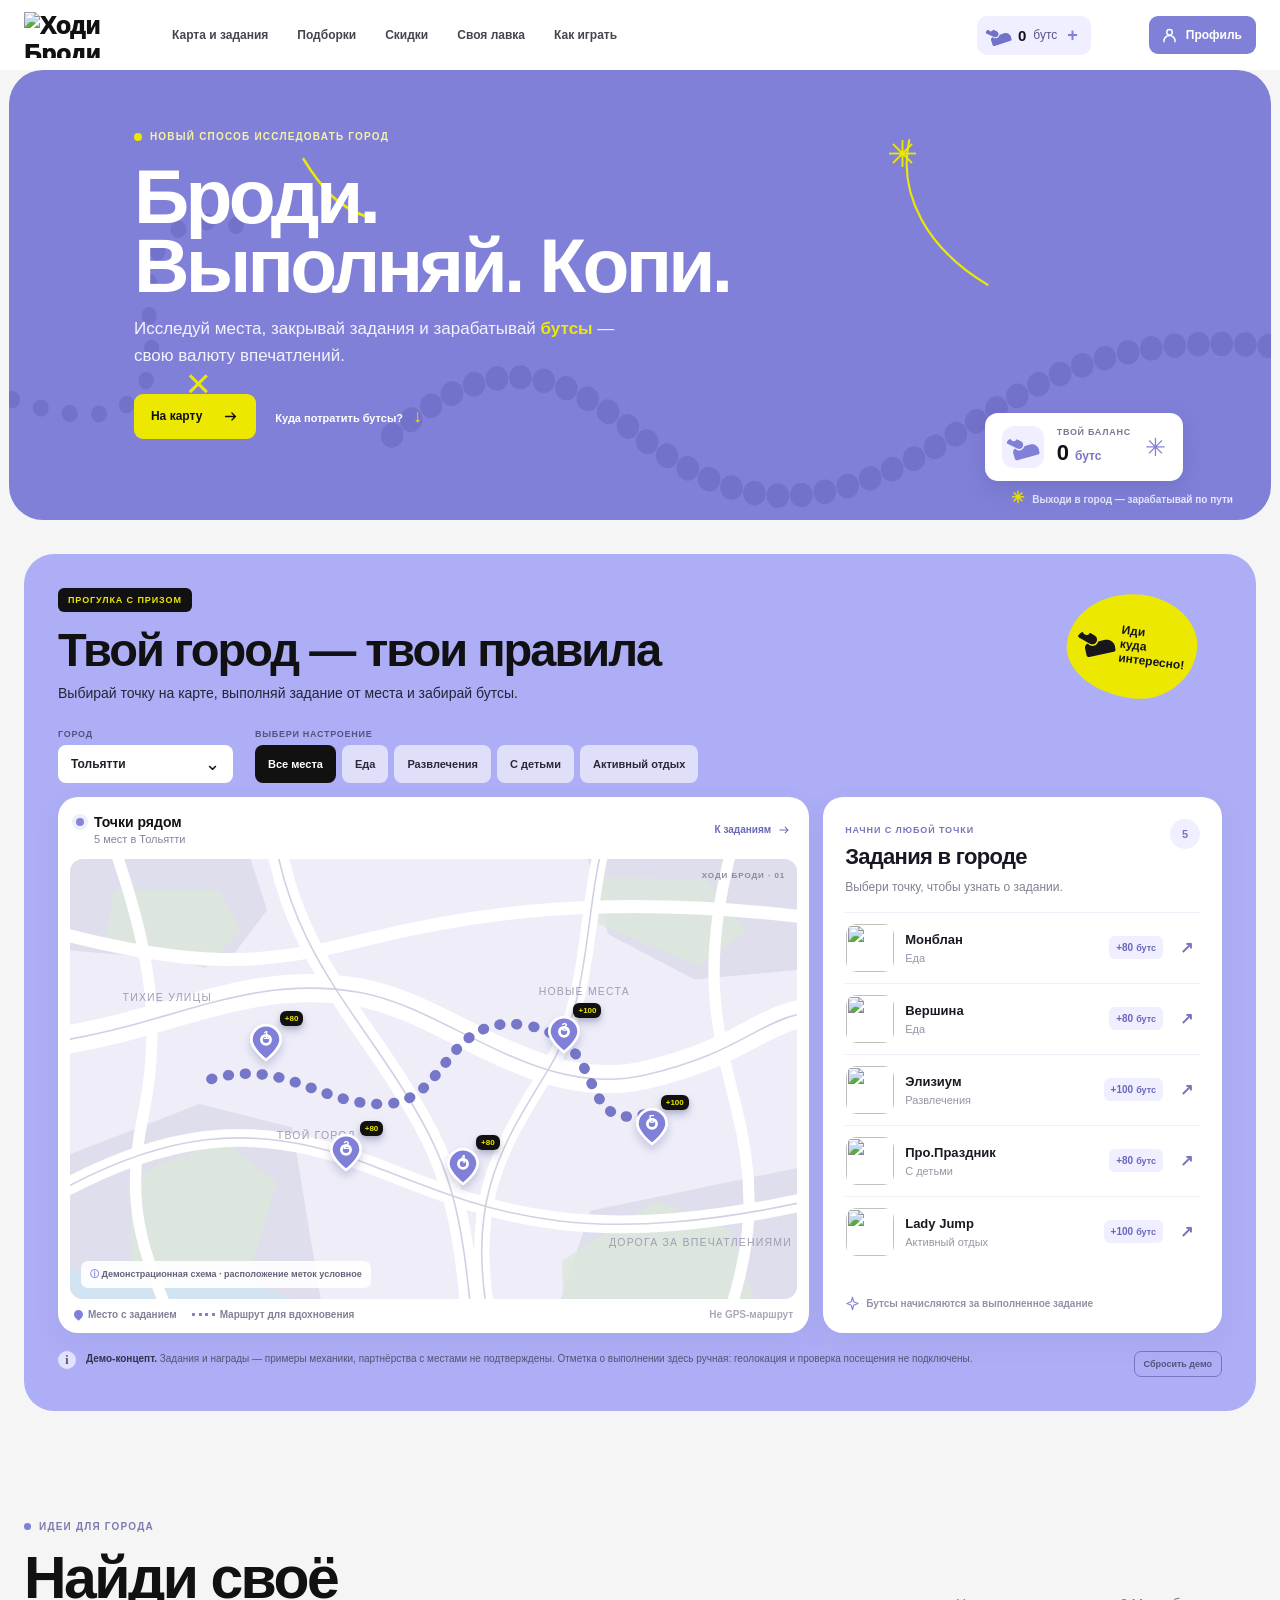
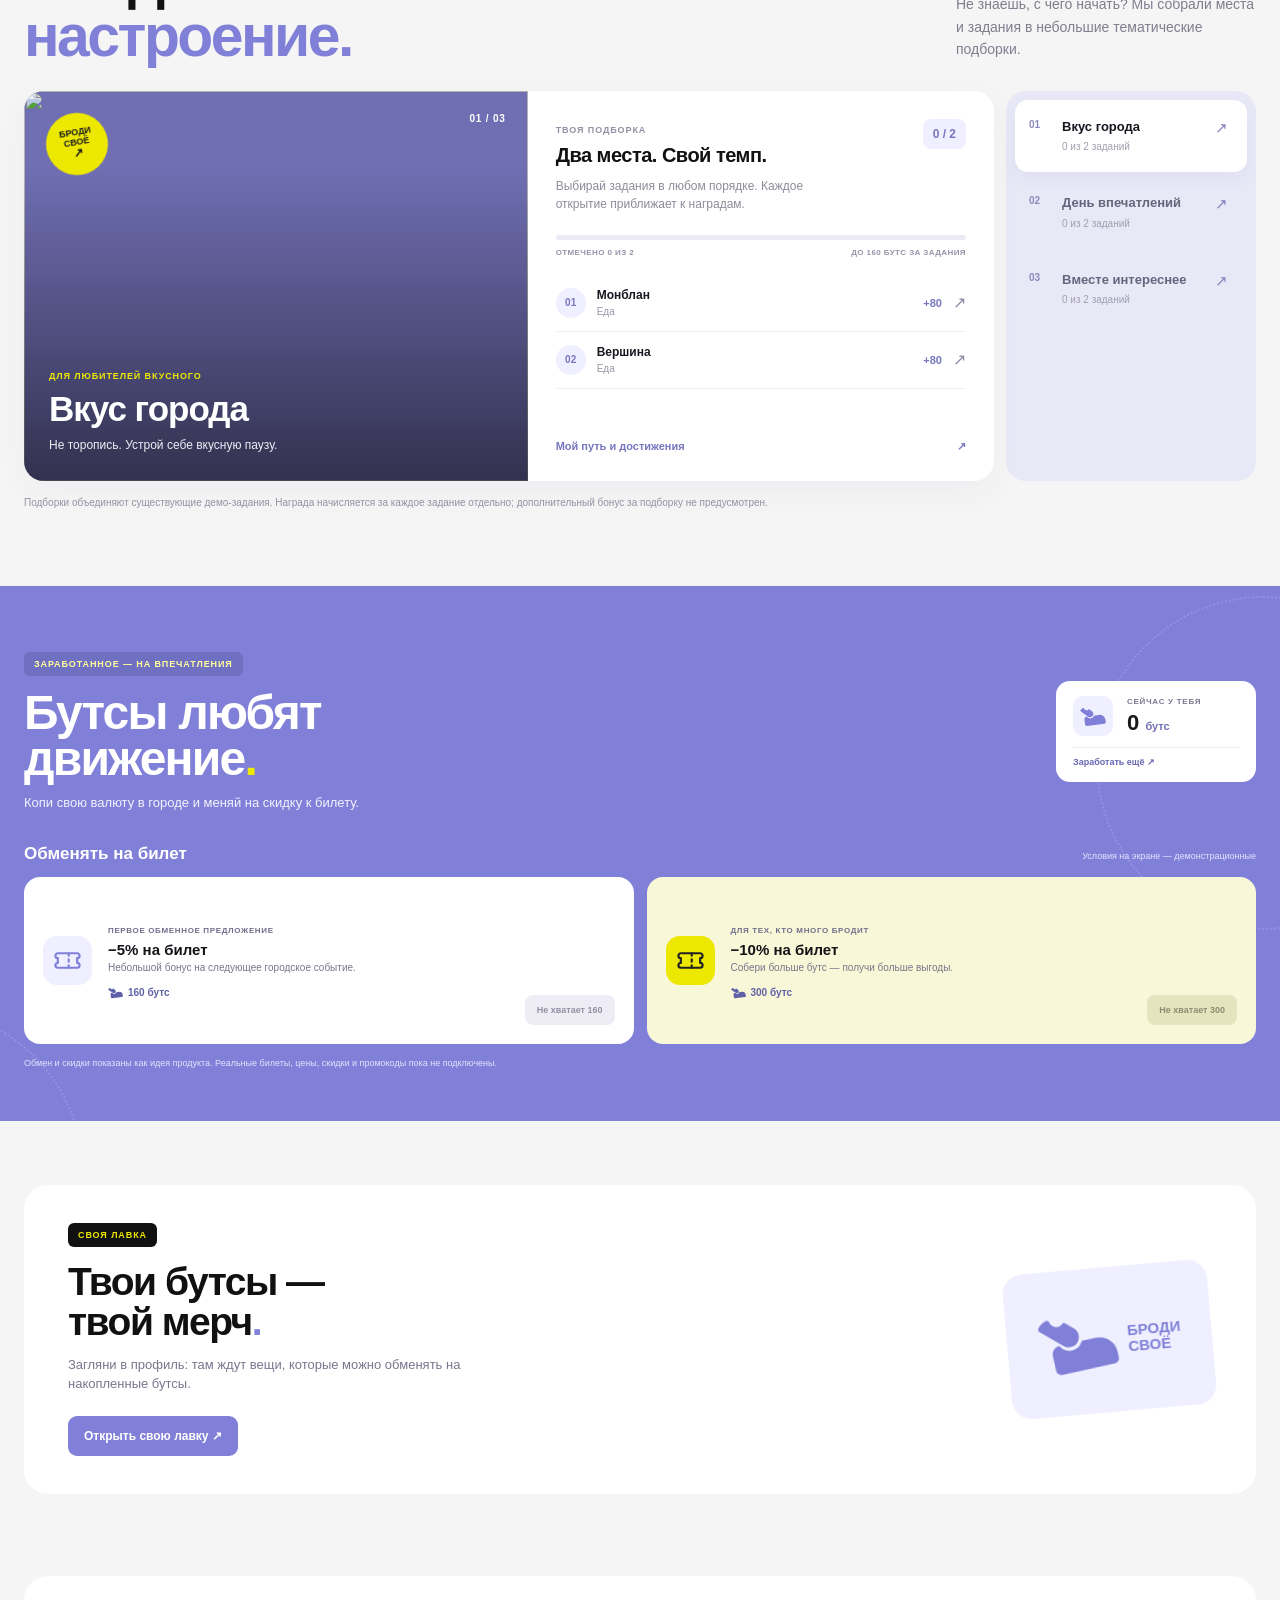
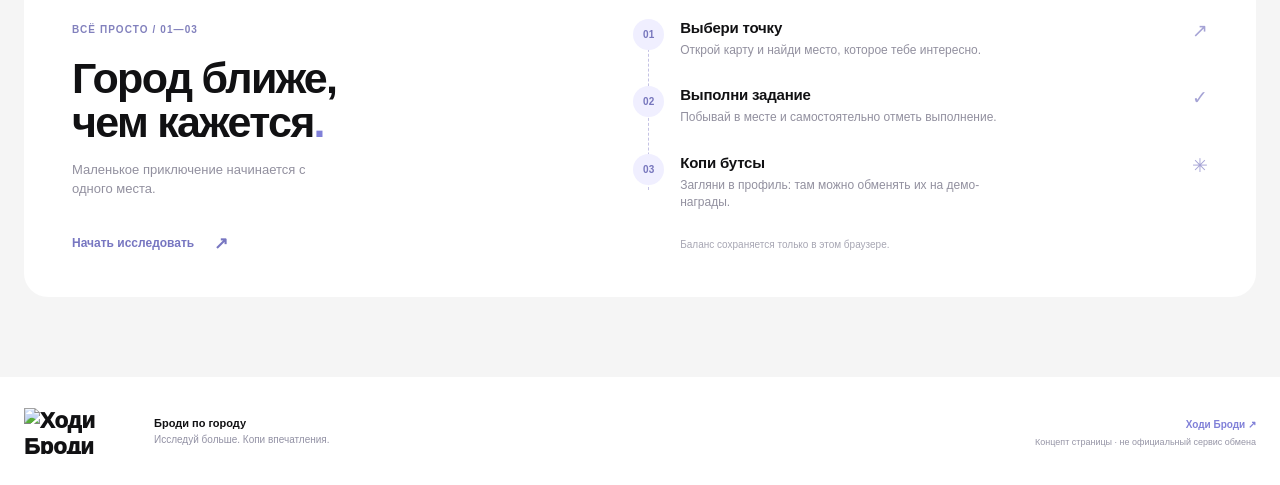
==== index.html @ dcc65e12 "Add files via upload" ====
<!doctype html>
<html lang="ru">
<head>
  <meta charset="utf-8">
  <meta name="viewport" content="width=device-width, initial-scale=1">
  <meta name="theme-color" content="#8080d8">
  <meta name="description" content="Броди по городу, выполняй задания у мест и копи бутсы на скидки и мерч.">
  <title>Броди по городу — задания, бутсы, открытия</title>
  <meta http-equiv="Cache-Control" content="no-cache, no-store, must-revalidate"><meta http-equiv="Pragma" content="no-cache"><meta http-equiv="Expires" content="0">
  <link rel="stylesheet" href="styles.css?v=20261122-4">
</head>
<body>
<svg class="svg-defs" xmlns="http://www.w3.org/2000/svg" aria-hidden="true">
  <symbol id="i-boot" viewBox="54 0 36 29"><path d="M80.2637 12.963C84.6911 12.3858 88.7516 15.4818 89.333 19.8781L89.6928 22.5983C89.8588 23.8544 88.968 25.0065 87.703 25.1715L63.6528 28.3071C62.3878 28.4721 61.2276 27.5874 61.0615 26.3313L60.1755 19.631C59.9228 17.72 61.0679 15.9469 62.8259 15.3264C63.2352 15.182 63.6535 15.4258 63.9021 15.7796C64.9058 17.2079 66.8563 18.0412 68.9598 17.7669C71.0727 17.4914 72.7459 16.1758 73.3373 14.5283C73.4795 14.1316 73.8039 13.8053 74.2244 13.7504L80.2637 12.963Z" fill="currentColor" stroke="none"/>
<path d="M58.5097 3.52202C59.0923 3.30773 59.6597 3.79769 59.87 4.37812C60.0998 5.01192 60.531 5.59224 61.1423 6.0164C62.6434 7.05789 64.6616 6.76359 65.65 5.35905C65.8794 5.03309 66.3377 4.88356 66.6659 5.11133L70.6043 7.84398C72.6999 9.29798 73.2116 12.1636 71.7473 14.2444C70.283 16.3252 67.3972 16.8332 65.3016 15.3792L55.1949 8.36668C54.5332 7.90752 54.3716 7.00269 54.834 6.34558C55.7781 5.00403 57.0729 4.05053 58.5097 3.52202Z" fill="currentColor" stroke="none"/></symbol>
  <symbol id="i-pin" viewBox="0 0 24 24"><path d="M20 10c0 5-8 11-8 11S4 15 4 10a8 8 0 1 1 16 0Z"/><circle cx="12" cy="10" r="2.5"/></symbol>
  <symbol id="i-arrow" viewBox="0 0 24 24"><path d="M5 12h14m-5-5 5 5-5 5"/></symbol>
  <symbol id="i-ticket" viewBox="0 0 24 24"><path d="M4 6a2 2 0 0 0 0 4v4a2 2 0 0 0 0 4h16a2 2 0 0 0 0-4v-4a2 2 0 0 0 0-4Z"/><path d="M13 6v2m0 3v2m0 3v2"/></symbol>
  <symbol id="i-star" viewBox="0 0 24 24"><path d="m12 3 2.7 5.8 6.3.8-4.6 4.5 1.1 6.3L12 17.4l-5.5 3 1.1-6.3L3 9.6l6.3-.8L12 3Z"/></symbol>
  <symbol id="i-cup" viewBox="0 0 24 24"><path d="M4 8h12v5a6 6 0 0 1-12 0V8Zm12 1h2a3 3 0 0 1 0 6h-2M7 3v2m5-2v2M3 21h15"/></symbol>
  <symbol id="i-bolt" viewBox="0 0 24 24"><path d="m13 2-8 12h6l-1 8 9-13h-6l0-7Z"/></symbol>
  <symbol id="i-family" viewBox="0 0 24 24"><circle cx="9" cy="7" r="3"/><path d="M3 20v-1a6 6 0 0 1 12 0v1m1-11a3 3 0 1 0 0-6m1 10a5 5 0 0 1 4 5v1"/></symbol>
  <symbol id="i-bag" viewBox="0 0 48 48"><path d="M10 17h28l3 26H7l3-26Z"/><path d="M17 18v-5a7 7 0 0 1 14 0v5m-8 7v8m-5-4h10"/></symbol>
  <symbol id="i-shirt" viewBox="0 0 48 48"><path d="m15 8-10 6 5 10 5-3v21h18V21l5 3 5-10-10-6-5 5h-8l-5-5Z"/><path d="M19 13a5 5 0 0 0 10 0"/></symbol>
  <symbol id="i-spark" viewBox="0 0 24 24"><path d="m12 2 1.8 7.1L21 12l-7.2 2.7L12 22l-2-7.3L3 12l7-2.9L12 2Z"/></symbol>
  <symbol id="i-check" viewBox="0 0 24 24"><path d="m5 12 5 5L20 7"/></symbol>
</svg>
<header class="site-header">
  <div class="header-inner">
    <a class="brand" href="https://hodi-brodi.ru/" aria-label="Ходи Броди — официальный сайт"><img src="assets/logo.svg" alt="Ходи Броди"></a>
    <nav class="desktop-nav" aria-label="Главная навигация"><a href="#map-section">Карта и задания</a><a href="#collections">Подборки</a><a href="#exchange">Скидки</a><a href="profile.html#shop">Своя лавка</a><a href="#how">Как играть</a></nav>
    <a class="wallet-pill" href="profile.html#boots" aria-label="Открыть баланс бутс в профиле"><svg><use href="#i-boot"/></svg><b id="header-balance">0</b><span>бутс</span><span class="wallet-plus">+</span></a>
    <a class="profile-link" href="profile.html" aria-label="Открыть профиль"><svg viewBox="0 0 24 24"><circle cx="12" cy="8" r="3.5"/><path d="M5 20v-1a7 7 0 0 1 14 0v1"/></svg><span>Профиль</span></a>
    <button class="menu-button" aria-label="Открыть меню" aria-expanded="false">☰</button>
  </div>
  <nav class="mobile-nav" aria-label="Мобильная навигация"><a href="#map-section">Карта и задания</a><a href="#collections">Подборки</a><a href="#exchange">Скидки</a><a href="profile.html#shop">Своя лавка</a><a href="#how">Как играть</a><a href="profile.html">Мой профиль</a></nav>
</header>
<main id="top">
  <section class="hero" aria-labelledby="hero-title">
    <svg class="hero-lines" viewBox="0 0 1500 480" preserveAspectRatio="none" aria-hidden="true"><path d="M-30 340C120 395 180 365 168 275S195 150 270 166"/><path d="M455 390c100-77 176-86 283-8s191 95 321 40 194-153 470-125"/><path d="M1070 75c-14 58 22 116 93 154"/><path d="M350 95c22 32 42 52 77 62"/></svg>
    <span class="hero-scribble hero-cross" aria-hidden="true">×</span><span class="hero-scribble hero-star" aria-hidden="true">✳</span>
    <div class="hero-content">
      <span class="hero-kicker"><i></i> НОВЫЙ СПОСОБ ИССЛЕДОВАТЬ ГОРОД</span>
      <h1 id="hero-title">Броди.<br>Выполняй. Копи.</h1>
      <p>Исследуй места, закрывай задания и зарабатывай <strong>бутсы</strong> — свою валюту впечатлений.</p>
      <div class="hero-actions"><a class="button-yellow" href="#map-section">На карту <svg><use href="#i-arrow"/></svg></a><a class="hero-link" href="#exchange">Куда потратить бутсы? <span>↓</span></a></div>
    </div>
    <div class="hero-wallet"><span class="boot-badge"><svg><use href="#i-boot"/></svg></span><div><small>ТВОЙ БАЛАНС</small><strong><span id="hero-balance">0</span> <em>бутс</em></strong></div><span class="wallet-spark">✳</span></div>
    <div class="hero-footnote"><span>✳</span> Выходи в город — зарабатывай по пути</div>
  </section>

  <section class="map-section section-shell" id="map-section">
    <div class="section-heading">
      <div><span class="eyebrow">ПРОГУЛКА С ПРИЗОМ</span><h2>Твой город —<br class="mobile-break"> твои правила</h2><p>Выбирай точку на карте, выполняй задание от места и забирай бутсы.</p></div>
      <div class="heading-sticker"><svg><use href="#i-boot"/></svg><span>Иди<br>куда<br>интересно!</span></div>
    </div>
    <div class="map-toolbar">
      <label class="city-select"><span>ГОРОД</span><select id="city-select" aria-label="Выберите город"><option>Тольятти</option><option>Самара</option><option>Жигулёвск</option><option>Новокуйбышевск</option></select><span class="select-arrow">⌄</span></label>
      <div class="category-wrap"><span class="control-caption">ВЫБЕРИ НАСТРОЕНИЕ</span><div id="category-filters" class="category-filters" aria-label="Фильтр мест"></div></div>
    </div>
    <div class="map-layout">
      <div class="map-card">
        <div class="map-card-head"><div><span class="live-dot"></span><b>Точки рядом</b><small id="place-count">5 мест в Тольятти</small></div><a href="#task-panel" class="map-list-link">К заданиям <svg><use href="#i-arrow"/></svg></a></div>
        <div class="city-map" id="city-map" role="region" aria-label="Схема карты: нажмите на метку, чтобы выбрать задание">
          <svg class="map-drawing" viewBox="0 0 900 590" preserveAspectRatio="xMidYMid slice" aria-hidden="true">
            <rect width="900" height="590" fill="#eeedf8"/><path d="M0 0h216l28 86-50 66L0 136Zm635 0h265v160l-127 12-107-56ZM0 388l160-62 115 29 39 235H0Zm644 70 256-53v185H600Z" fill="#dfdeed"/><path d="M55 61h129l28 49-44 48-125-33Zm603-16 131 4 47 63-56 43-127-52ZM74 416l115-45 67 52-33 112-146-3Zm535 104 117-75 92 38 38 109H611Z" fill="#dbe8dc" opacity=".78"/><path d="M0 532c152-18 245 21 330 58H0Z" fill="#d2e4f2"/>
            <g fill="none" stroke="#fff" stroke-linecap="round"><path stroke-width="35" d="M-28 250c151-20 246-87 387-62 111 20 218 133 353 102s144-80 230-79"/><path stroke-width="25" d="M250-25c18 144 88 218 154 320s81 153 95 320"/><path stroke-width="22" d="M-30 443c141-81 255-99 401-42s257 111 565 40"/><path stroke-width="19" d="M669-30c-37 113-18 217-78 315s-103 162-70 325"/><path stroke-width="16" d="M-30 110c181 49 266 45 390 14s295-62 569-27"/><path stroke-width="14" d="M48-10c53 144 66 240 42 353s2 168 44 273M823-5c-45 160-23 238 2 337s20 175-18 279"/></g>
            <g fill="none" stroke="#d2d0e3" stroke-width="2"><path d="M-28 250c151-20 246-87 387-62 111 20 218 133 353 102s144-80 230-79"/><path d="M250-25c18 144 88 218 154 320s81 153 95 320"/><path d="M-30 443c141-81 255-99 401-42s257 111 565 40"/><path d="M669-30c-37 113-18 217-78 315s-103 162-70 325"/></g>
            <g fill="#a09eb4" font-family="Arial,sans-serif" font-size="13" letter-spacing="1.5"><text x="65" y="199">ТИХИЕ УЛИЦЫ</text><text x="580" y="191">НОВЫЕ МЕСТА</text><text x="256" y="369">ТВОЙ ГОРОД</text><text x="667" y="502">ДОРОГА ЗА ВПЕЧАТЛЕНИЯМИ</text></g>
            <path d="M175 295c92-26 133 33 214 31s73-116 178-97 55 142 156 106" class="route-path"/>
          </svg>
          <div id="map-markers" class="map-markers"></div>
          <div id="map-empty" class="map-empty" hidden><div class="empty-boot"><svg><use href="#i-pin"/></svg></div><b>Пока тут тихо</b><p>В этом городе заданий ещё нет.<br>Загляни в Тольятти — там есть точки.</p><button id="back-to-city">Выбрать Тольятти</button></div>
          <div class="map-note"><span>ⓘ</span> Демонстрационная схема · расположение меток условное</div>
          <span class="map-coordinate">ХОДИ БРОДИ · 01</span>
        </div>
        <div class="map-legend"><span><i class="legend-pin"></i> Место с заданием</span><span><i class="legend-route"></i> Маршрут для вдохновения</span><span class="legend-mobile-note">Не GPS-маршрут</span></div>
      </div>
      <aside class="task-panel" id="task-panel">
        <div class="task-panel-head"><div><span class="panel-label">НАЧНИ С ЛЮБОЙ ТОЧКИ</span><h3>Задания в городе</h3></div><span class="task-count" id="task-count">5</span></div>
        <p class="task-panel-intro">Выбери точку, чтобы узнать о задании.</p>
        <div class="task-list" id="task-list"></div>
        <div class="task-detail" id="task-detail" hidden></div>
        <div class="task-panel-foot"><svg><use href="#i-spark"/></svg><span>Бутсы начисляются за выполненное задание</span></div>
      </aside>
    </div>
    <div class="honesty-note"><span>i</span><p><b>Демо-концепт.</b> Задания и награды — примеры механики, партнёрства с местами не подтверждены. Отметка о выполнении здесь ручная: геолокация и проверка посещения не подключены.</p><button id="reset-demo" class="reset-demo" type="button">Сбросить демо</button></div>
  </section>

  <section class="collections-section" id="collections" aria-labelledby="collections-title"><div class="container"><div class="collections-heading"><div><span class="collections-kicker"><span></span> ИДЕИ ДЛЯ ГОРОДА</span><h2 id="collections-title">Найди своё<br><em>настроение.</em></h2></div><p>Не знаешь, с чего начать? Мы собрали места и задания в небольшие тематические подборки.</p></div><div id="collections-app" class="collections-app"></div><p class="collections-caption">Подборки объединяют существующие демо-задания. Награда начисляется за каждое задание отдельно; дополнительный бонус за подборку не предусмотрен.</p></div></section>

  <section class="exchange-section" id="exchange">
    <div class="container exchange-inner">
      <div class="exchange-top"><div><span class="eyebrow eyebrow-light">ЗАРАБОТАННОЕ — НА ВПЕЧАТЛЕНИЯ</span><h2>Бутсы любят<br>движение<span>.</span></h2><p>Копи свою валюту в городе и меняй на скидку к билету.</p></div><div class="exchange-balance"><svg><use href="#i-boot"/></svg><small>СЕЙЧАС У ТЕБЯ</small><b><span id="exchange-balance">0</span> <i>бутс</i></b><a href="#map-section">Заработать ещё ↗</a></div></div>
      <div class="offer-heading"><h3>Обменять на билет</h3><span>Условия на экране — демонстрационные</span></div>
      <div id="offer-grid" class="offer-grid"></div>
      <p class="exchange-disclaimer">Обмен и скидки показаны как идея продукта. Реальные билеты, цены, скидки и промокоды пока не подключены.</p>
    </div>
  </section>

  <section class="shop-promo container"><div><span class="eyebrow">СВОЯ ЛАВКА</span><h2>Твои бутсы —<br>твой мерч<span>.</span></h2><p>Загляни в профиль: там ждут вещи, которые можно обменять на накопленные бутсы.</p><a class="shop-promo-link" href="profile.html#shop">Открыть свою лавку ↗</a></div><div class="shop-promo-art"><svg><use href="#i-boot"/></svg><span>БРОДИ<br>СВОЁ</span></div></section>

  <section class="how-section" id="how"><div class="container how-editorial"><div class="how-intro"><span class="how-kicker">ВСЁ ПРОСТО / 01—03</span><h2>Город ближе,<br>чем кажется<span>.</span></h2><p>Маленькое приключение начинается с одного места.</p><a href="#map-section">Начать исследовать <span>↗</span></a></div><div class="how-story"><div class="how-track" aria-hidden="true"></div><div class="how-step"><span class="how-number">01</span><div><h3>Выбери точку</h3><p>Открой карту и найди место, которое тебе интересно.</p></div><span class="how-symbol">↗</span></div><div class="how-step"><span class="how-number">02</span><div><h3>Выполни задание</h3><p>Побывай в месте и самостоятельно отметь выполнение.</p></div><span class="how-symbol">✓</span></div><div class="how-step"><span class="how-number">03</span><div><h3>Копи бутсы</h3><p>Загляни в профиль: там можно обменять их на демо-награды.</p></div><span class="how-symbol">✳</span></div><small>Баланс сохраняется только в этом браузере.</small></div></div></section>
</main>
<footer class="site-footer"><div class="container footer-inner"><a class="brand footer-brand" href="https://hodi-brodi.ru/"><img src="assets/logo.svg" alt="Ходи Броди"></a><div class="footer-copy"><b>Броди по городу</b><span>Исследуй больше. Копи впечатления.</span></div><div class="footer-note"><a href="https://hodi-brodi.ru/" target="_blank" rel="noopener noreferrer">Ходи Броди ↗</a><span>Концепт страницы · не официальный сервис обмена</span></div></div></footer>
<div class="toast" id="toast" role="status" aria-live="polite"></div>
<script src="data.js?v=20261122-4"></script><script src="app.js?v=20261122-4"></script>
</body>
</html>
---- styles.css ----
:root{--purple:#8080d8;--purple-deep:#7272ca;--purple-light:#aeaef6;--pale:#f0efff;--yellow:#ede800;--ink:#111113;--text:#262634;--muted:#77778e;--white:#fff;--bg:#f5f5f5;--line:#e4e3f0;--shadow:0 9px 26px #4e4a9c12}*{box-sizing:border-box}html{scroll-behavior:smooth;scroll-padding-top:20px}body{margin:0;background:var(--bg);color:var(--ink);font-family:Inter,Arial,Helvetica,sans-serif;font-size:15px;-webkit-font-smoothing:antialiased}button,select{font:inherit}button{cursor:pointer}a{color:inherit;text-decoration:none}svg{fill:none;stroke:currentColor;stroke-width:1.8;stroke-linecap:round;stroke-linejoin:round}.svg-defs{position:absolute;width:0;height:0;overflow:hidden}button:focus-visible,a:focus-visible,select:focus-visible{outline:3px solid #252568;outline-offset:3px}.container{width:min(1232px,calc(100% - 48px));margin-inline:auto}.site-header{height:70px;background:#fff;position:relative;z-index:5}.header-inner{height:100%;width:min(1232px,calc(100% - 48px));margin:auto;display:flex;align-items:center;gap:48px}.brand{display:inline-flex;position:relative;flex:none;font-weight:950;font-size:24px;line-height:.72;letter-spacing:-1.9px}.brand-dash{position:absolute;color:var(--purple);font-weight:900;font-size:29px;right:-24px;top:-8px;transform:rotate(-17deg)}.desktop-nav{display:flex;align-items:center;gap:29px;margin-left:10px}.desktop-nav a{font-size:12px;font-weight:700;color:#454552;transition:color .16s}.desktop-nav a:hover{color:var(--purple-deep)}.wallet-pill{display:flex;align-items:center;gap:7px;margin-left:auto;padding:7px 13px 7px 9px;border-radius:10px;background:var(--pale);font-size:12px;color:#55558d}.wallet-pill svg{width:25px;height:25px;transform:rotate(-11deg);color:var(--purple-deep)}.wallet-pill b{font-size:15px;color:#15151c}.wallet-pill .wallet-plus{color:var(--purple);font-size:18px;font-weight:800;margin-left:3px}.menu-button,.mobile-nav{display:none}.hero{min-height:450px;position:relative;overflow:hidden;margin:0 9px;border-radius:34px;background:var(--purple);color:#fff;display:flex;align-items:center}.hero-lines{position:absolute;inset:0;width:100%;height:100%;pointer-events:none}.hero-lines path{fill:none;stroke:#7272ca;stroke-width:18;stroke-dasharray:1 34;stroke-linecap:round}.hero-lines path:nth-child(2){stroke-width:26;stroke-dasharray:1 27}.hero-lines path:nth-child(3){stroke:#ede800;stroke-width:2.5;stroke-dasharray:none}.hero-lines path:nth-child(4){stroke:#ede800;stroke-width:3;stroke-dasharray:none}.hero-content{position:relative;z-index:1;margin-left:max(calc((100vw - 1110px)/2),8%);padding:53px 24px 73px;max-width:690px}.hero-kicker{font-size:10px;letter-spacing:.12em;font-weight:850;color:#f5f2a4;display:flex;align-items:center;gap:8px}.hero-kicker i{width:8px;height:8px;background:var(--yellow);border-radius:50%;display:block}.hero h1{font-size:clamp(54px,6vw,82px);line-height:.9;letter-spacing:-3.7px;margin:20px 0 16px;font-weight:900}.hero-content>p{max-width:510px;font-size:17px;line-height:1.55;color:#f3f2ff;margin:0}.hero-content>p strong{color:var(--yellow);font-weight:850}.hero-actions{display:flex;gap:19px;align-items:center;margin-top:25px}.button-yellow{height:45px;display:inline-flex;align-items:center;gap:20px;padding:0 17px;border-radius:9px;background:var(--yellow);color:#101013;font-size:12px;font-weight:850;transition:transform .15s,background .15s}.button-yellow:hover{transform:translateY(-2px);background:#f5f200}.button-yellow svg{width:17px;height:17px}.hero-link{color:#fff;font-weight:700;font-size:11px}.hero-link span{color:var(--yellow);font-size:18px;margin-left:7px}.hero-wallet{position:absolute;z-index:2;bottom:39px;right:max(calc((100vw - 1160px)/2),7%);display:flex;align-items:center;gap:13px;min-width:198px;padding:13px 17px;background:#fff;color:#111;border-radius:13px;box-shadow:0 8px 22px #302f792b}.boot-badge{width:42px;height:42px;border-radius:12px;background:var(--pale);color:var(--purple);display:grid;place-items:center}.boot-badge svg{width:32px;height:32px;transform:rotate(-8deg)}.hero-wallet small,.hero-wallet strong{display:block}.hero-wallet small{font-size:9px;font-weight:850;letter-spacing:.08em;color:#7a7995}.hero-wallet strong{font-size:22px;line-height:1.2;margin-top:3px}.hero-wallet em{font-style:normal;color:#7777bf;font-size:12px}.wallet-spark{color:var(--purple);font-size:25px;margin-left:auto}.hero-scribble{position:absolute;color:var(--yellow);font-weight:300}.hero-cross{font-size:43px;left:14%;bottom:25%}.hero-star{font-size:37px;right:28%;top:14%}.hero-footnote{position:absolute;right:38px;bottom:13px;color:#e8e7ff;font-size:10px;z-index:1;font-weight:650}.hero-footnote span{color:var(--yellow);font-size:16px;margin-right:5px}.section-shell{width:min(1260px,calc(100% - 48px));margin:34px auto 65px;padding:34px;background:var(--purple-light);border-radius:30px}.section-heading{display:flex;align-items:center;justify-content:space-between;gap:24px}.eyebrow{display:inline-flex;align-items:center;background:#111;color:var(--yellow);font-size:9px;font-weight:850;letter-spacing:.1em;padding:7px 10px;border-radius:6px}.section-heading h2,.merch-heading h2,.how-heading h2{font-size:47px;line-height:.99;letter-spacing:-2px;margin:15px 0 9px;font-weight:900}.section-heading p,.merch-heading p{font-size:14px;line-height:1.55;margin:0;color:#242439}.mobile-break{display:none}.heading-sticker{width:130px;height:104px;margin-right:25px;background:var(--yellow);border-radius:53% 47% 45% 55%/55% 46% 54% 45%;display:flex;align-items:center;justify-content:center;gap:5px;color:#17171b;transform:rotate(7deg);flex:none}.heading-sticker svg{width:37px;height:37px;transform:rotate(-12deg)}.heading-sticker span{font-size:12px;font-weight:900;line-height:1.15}.map-toolbar{display:flex;align-items:flex-end;gap:22px;margin:25px 0 14px}.city-select{display:block;position:relative;width:175px;flex:none}.city-select>span:first-child,.control-caption{display:block;font-size:9px;letter-spacing:.08em;font-weight:850;color:#535381;margin-bottom:6px}.city-select select{height:38px;width:100%;appearance:none;border:0;border-radius:8px;background:#fff;padding:0 32px 0 13px;font-size:12px;font-weight:750;color:#20202a}.select-arrow{position:absolute;right:13px;bottom:8px;font-size:18px;pointer-events:none}.category-wrap{min-width:0}.category-filters{display:flex;flex-wrap:wrap;gap:6px}.category-button{height:38px;border:0;border-radius:8px;padding:0 13px;background:#e0dffa;color:#292938;font-size:11px;font-weight:750;white-space:nowrap;transition:background .12s}.category-button.active{background:#111;color:#fff}.category-button:hover:not(.active){background:#f4f3ff}.map-layout{display:grid;grid-template-columns:minmax(0,1.56fr) minmax(325px,.84fr);gap:15px;align-items:stretch}.map-card{background:#fff;border-radius:19px;padding:12px;box-shadow:0 10px 28px #55509a15;min-width:0}.map-card-head{display:flex;align-items:center;justify-content:space-between;padding:1px 6px 12px;min-height:40px}.map-card-head>div{display:grid;grid-template-columns:10px auto;column-gap:8px;align-items:center}.map-card-head b{font-size:13px}.map-card-head small{grid-column:2;color:#85849a;font-size:10px;margin-top:3px}.live-dot{width:8px;height:8px;border-radius:50%;background:#8784da;box-shadow:0 0 0 4px #efeffc}.map-list-link{display:flex;align-items:center;gap:6px;color:#6969b8;font-size:10px;font-weight:800}.map-list-link svg{width:14px;height:14px}.city-map{height:432px;border-radius:13px;overflow:hidden;position:relative;background:#eeedf8}.map-drawing{position:absolute;inset:0;width:100%;height:100%}.route-path{stroke:#7777c9;stroke-width:13;stroke-dasharray:1 20;stroke-linecap:round}.map-markers{position:absolute;inset:0;pointer-events:none}.map-marker{position:absolute;transform:translate(-50%,-100%);width:44px;height:53px;padding:0;border:0;background:transparent;filter:drop-shadow(0 5px 4px #51509b43);pointer-events:auto;transition:transform .15s}.map-marker:hover,.map-marker.selected{transform:translate(-50%,-100%) scale(1.13)}.map-marker svg{width:100%;height:100%;fill:var(--purple);stroke:#fff;stroke-width:1.5}.map-marker.selected svg{fill:#5959b9;stroke:var(--yellow);stroke-width:2.4}.map-marker b{position:absolute;top:12px;left:0;right:0;color:white;font-size:11px}.map-marker .marker-reward{position:absolute;top:-6px;right:-15px;padding:3px 5px;border-radius:6px;background:#111;color:var(--yellow);font-size:8px;font-weight:850;white-space:nowrap;box-shadow:0 2px 5px #0002}.map-marker.done svg{fill:#5959b9}.map-marker.done b{color:var(--yellow)}.map-note{position:absolute;left:11px;bottom:11px;padding:7px 9px;border-radius:7px;background:#ffffffeb;color:#64627a;font-size:9px;font-weight:700;max-width:calc(100% - 150px)}.map-note span{color:var(--purple);font-weight:900}.map-coordinate{position:absolute;right:12px;top:12px;font-size:8px;font-weight:850;letter-spacing:.12em;color:#89879f}.map-empty{position:absolute;inset:0;background:#efeff9ef;z-index:2;display:flex;flex-direction:column;align-items:center;justify-content:center;text-align:center;padding:20px}.map-empty[hidden]{display:none}.map-empty b{font-size:17px;margin:12px 0 3px}.map-empty p{font-size:12px;color:#77768f;line-height:1.5;margin:0 0 14px}.map-empty button{border:0;border-radius:8px;padding:10px 14px;background:var(--purple);color:white;font-size:11px;font-weight:800}.empty-boot{width:44px;height:44px;background:#deddfb;color:var(--purple);display:grid;place-items:center;border-radius:14px}.empty-boot svg{width:24px;height:24px}.map-legend{display:flex;align-items:center;gap:15px;padding:10px 4px 1px;color:#828197;font-size:9px;font-weight:700;flex-wrap:wrap}.map-legend span{display:flex;align-items:center;gap:5px}.legend-pin{width:9px;height:9px;border-radius:50% 50% 50% 0;transform:rotate(-45deg);background:var(--purple)}.legend-route{width:23px;border-top:3px dotted #8584c7}.legend-mobile-note{margin-left:auto;color:#aaa8b8}.task-panel{min-width:0;background:var(--purple);border-radius:18px;padding:20px;color:#fff;display:flex;flex-direction:column}.task-panel-head{display:flex;align-items:center;justify-content:space-between}.panel-label{font-size:8px;letter-spacing:.1em;font-weight:850;color:var(--yellow)}.task-panel h3{font-size:25px;letter-spacing:-.6px;margin:5px 0 0;line-height:1}.task-count{height:28px;min-width:28px;border-radius:9px;display:grid;place-items:center;background:#a4a3e8;color:#fff;font-weight:850;font-size:11px}.task-panel-intro{font-size:11px;line-height:1.5;color:#f0efff;margin:10px 0 13px}.task-list{display:flex;flex-direction:column;gap:7px;max-height:390px;overflow:auto;padding-right:2px;scrollbar-color:#adabe8 transparent;scrollbar-width:thin}.task-row{display:grid;grid-template-columns:49px minmax(0,1fr) auto;align-items:center;gap:9px;border:1px solid #a3a2e6;border-radius:10px;padding:7px;background:#9292df;transition:background .15s,border .15s}.task-row.selected{background:#eeedff;border-color:#eeedff;color:#15151b}.task-row.completed{border-color:#e4e2a1}.task-thumb{width:49px;height:48px;object-fit:cover;border-radius:7px;background:#fff}.task-row-copy{min-width:0}.task-row-copy b{display:block;font-size:10px;white-space:nowrap;overflow:hidden;text-overflow:ellipsis}.task-row-copy small{display:block;margin-top:4px;font-size:9px;opacity:.83}.task-row-copy .reward-text{display:inline-flex;margin-top:5px;align-items:center;gap:3px;color:var(--yellow);font-size:9px;font-weight:850}.task-row.selected .reward-text{color:#7771b8}.task-select{height:29px;width:31px;border:0;border-radius:7px;background:#fff;color:#6665be;font-size:15px;font-weight:850}.task-row.completed .task-select{background:#eeed9d;color:#2b2b29}.task-panel-foot{display:flex;align-items:center;gap:6px;margin-top:auto;padding-top:13px;font-size:9px;font-weight:700;color:#eeedff}.task-panel-foot svg{width:15px;height:15px;color:var(--yellow);flex:none}.task-detail{margin-top:10px;background:#fff;color:#17171b;border-radius:12px;overflow:hidden;position:relative;box-shadow:0 4px 15px #45449c21}.task-detail[hidden]{display:none}.detail-image{width:100%;height:115px;object-fit:cover;display:block}.detail-content{padding:11px 12px 12px}.detail-title-line{display:flex;gap:10px;justify-content:space-between;align-items:flex-start}.detail-category{font-size:8px;background:var(--pale);color:#6565b5;font-weight:850;padding:4px 6px;border-radius:5px}.detail-content h4{font-size:15px;margin:5px 0 4px}.detail-description{font-size:10px;color:#6f6e85;line-height:1.45;margin:0 0 6px}.detail-address{font-size:9px;color:#838298;line-height:1.4;margin:0 0 9px}.detail-links{display:flex;gap:12px;flex-wrap:wrap;margin:7px 0 9px}.detail-links a{font-size:9px;font-weight:800;color:#6867b2}.complete-task{border:0;background:#111;color:#fff;border-radius:8px;padding:9px 11px;width:100%;display:flex;justify-content:space-between;align-items:center;font-size:10px;font-weight:800}.complete-task span:last-child{color:var(--yellow)}.complete-task:disabled{background:#eae9f4;color:#696881;cursor:default}.earned-caption{font-size:9px;color:#88879c;margin:7px 0 0;text-align:center}.honesty-note{display:flex;gap:10px;align-items:flex-start;margin-top:14px;color:#545372}.honesty-note>span{width:18px;height:18px;border-radius:50%;background:#e3e2fc;display:grid;place-items:center;font-family:Georgia,serif;font-weight:bold;font-size:12px;flex:none}.honesty-note p{font-size:10px;line-height:1.55;margin:0}.honesty-note b{color:#33324f}.exchange-section{background:var(--purple);color:white;padding:66px 0 50px;position:relative;overflow:hidden}.exchange-section:before,.exchange-section:after{position:absolute;content:"";pointer-events:none;border:2px dotted #aaa9eb;border-radius:50%;width:330px;height:330px;opacity:.45}.exchange-section:before{right:-150px;top:10px}.exchange-section:after{left:-250px;bottom:-220px}.exchange-inner{position:relative;z-index:1}.exchange-top{display:flex;align-items:center;justify-content:space-between;gap:30px}.eyebrow-light{background:#7070c3;color:#ffff9b}.exchange-top h2{font-size:48px;line-height:.97;letter-spacing:-1.8px;margin:14px 0 10px}.exchange-top h2 span{color:var(--yellow)}.exchange-top>div:first-child>p{font-size:13px;color:#f3f1ff;margin:0;line-height:1.5}.exchange-balance{min-width:200px;display:grid;grid-template-columns:42px auto;align-items:center;column-gap:12px;padding:15px 17px;background:#fff;color:#19191c;border-radius:14px}.exchange-balance svg{grid-row:1/3;width:40px;height:40px;padding:7px;border-radius:10px;background:var(--pale);color:var(--purple)}.exchange-balance small{font-size:8px;letter-spacing:.09em;color:#79788f;font-weight:850}.exchange-balance b{font-size:22px;margin-top:2px}.exchange-balance i{font-size:11px;color:#7170b4;font-style:normal}.exchange-balance a{grid-column:1/3;color:#6867b4;font-size:9px;font-weight:800;margin-top:11px;border-top:1px solid #ecebf5;padding-top:9px}.offer-heading{display:flex;align-items:baseline;justify-content:space-between;gap:10px;margin:32px 0 13px}.offer-heading h3{font-size:17px;margin:0}.offer-heading>span{font-size:9px;color:#e3e2ff}.offer-grid{display:grid;grid-template-columns:repeat(2,1fr);gap:13px}.offer-card{min-height:167px;border-radius:16px;background:#fff;color:#131318;padding:19px;display:grid;grid-template-columns:52px minmax(0,1fr) auto;gap:13px;align-items:center;position:relative;overflow:hidden}.offer-card.featured{background:#f8f7d7}.offer-icon{width:49px;height:49px;background:var(--pale);color:var(--purple);border-radius:14px;display:grid;place-items:center;flex:none}.offer-icon svg{width:29px;height:29px}.featured .offer-icon{background:#ede800;color:#222}.offer-copy{min-width:0}.offer-tag{font-size:8px;color:#6f6e8b;letter-spacing:.08em;font-weight:850}.offer-copy h4{font-size:15px;margin:5px 0 3px}.offer-copy p{font-size:10px;color:#77768b;line-height:1.4;margin:0}.offer-cost{display:inline-flex;gap:5px;align-items:center;font-size:10px;font-weight:850;color:#6060a8;margin-top:10px}.offer-cost svg{width:15px;height:15px}.offer-action{align-self:end;display:flex;flex-direction:column;align-items:flex-end;gap:8px}.offer-action button{border:0;border-radius:8px;padding:10px 12px;background:#111;color:#fff;font-size:9px;font-weight:800;white-space:nowrap}.offer-card.featured .offer-action button{background:#dedc00;color:#171713}.offer-action button:disabled{background:#eeedf5;color:#9291a4;cursor:not-allowed}.offer-card.featured .offer-action button:disabled{background:#e5e4bd;color:#8d8c70}.exchange-disclaimer{font-size:9px;line-height:1.5;color:#e2e1ff;margin:13px 0 0}.merch-section{padding:72px 0;background:#fff}.merch-heading{display:flex;align-items:center;justify-content:space-between;gap:25px}.merch-heading h2{font-size:43px;margin:13px 0 9px}.merch-heading p{font-size:13px;color:#77768c;max-width:520px}.merch-sticker{width:100px;height:92px;border-radius:50% 45% 54% 46%;background:var(--yellow);transform:rotate(9deg);display:grid;place-items:center;position:relative;flex:none;margin-right:25px}.merch-sticker span{font-size:12px;line-height:1.1;font-weight:950;text-align:center}.merch-sticker i{position:absolute;right:-14px;top:-9px;font-style:normal;font-size:30px;color:var(--purple)}.merch-grid{display:grid;grid-template-columns:repeat(3,1fr);gap:15px;margin-top:28px}.product-card{border:1px solid #ecebf4;border-radius:18px;background:#fff;overflow:hidden;box-shadow:0 8px 24px #302e6d08;transition:transform .18s,box-shadow .18s}.product-card:hover{transform:translateY(-3px);box-shadow:0 13px 27px #302e6d12}.product-visual{height:174px;background:var(--pale);display:grid;place-items:center;position:relative;overflow:hidden}.product-visual:before,.product-visual:after{position:absolute;content:"";border:1px solid #d8d7f4;border-radius:50%;width:150px;height:150px}.product-visual:after{width:205px;height:205px}.product-visual svg{width:94px;height:94px;position:relative;z-index:1;stroke-width:1.35;color:var(--purple)}.product-visual.shirt-look{background:#ededfc}.product-visual.tote-look{background:#f3f0da}.product-visual.boot-look{background:#e4e2fa}.product-visual.tote-look svg{color:#77744b}.product-visual.boot-look svg{width:112px;height:112px;transform:rotate(-7deg);color:#6664bd}.product-ribbon{position:absolute;z-index:2;top:13px;left:13px;padding:6px 8px;border-radius:6px;background:#fff;color:#6564a8;font-size:8px;font-weight:850;letter-spacing:.05em}.product-copy{padding:15px}.product-copy h3{font-size:15px;margin:0 0 5px}.product-copy p{font-size:10px;color:#85849a;margin:0;line-height:1.5;min-height:30px}.product-buy{display:flex;align-items:center;justify-content:space-between;gap:7px;margin-top:14px}.product-cost{font-size:11px;font-weight:850;display:flex;align-items:center;gap:4px}.product-cost svg{width:17px;height:17px;color:var(--purple)}.product-buy button{border:0;border-radius:8px;padding:9px 10px;background:var(--purple);color:white;font-size:9px;font-weight:800}.product-buy button:hover:not(:disabled){background:var(--purple-deep)}.product-buy button:disabled{background:#efeff5;color:#9b9aa8;cursor:not-allowed}.owned-label{font-size:9px;color:#62619b;font-weight:800;background:#eeedff;padding:7px 8px;border-radius:7px}.merch-footnote{margin-top:15px;font-size:9px;color:#88869e;display:flex;align-items:center;gap:6px}.merch-footnote svg{width:15px;height:15px;color:#8b8ade}.how-section{padding:67px 0 72px}.how-heading{display:flex;align-items:flex-end;justify-content:space-between}.how-heading h2{font-size:37px;margin:13px 0 0}.steps{display:grid;grid-template-columns:repeat(3,1fr);gap:14px;margin-top:26px}.step-card{position:relative;min-height:172px;padding:22px;border-radius:17px;background:#fff;box-shadow:var(--shadow)}.step-num{font-size:11px;color:var(--purple);font-weight:900}.step-icon{position:absolute;right:20px;top:18px;width:38px;height:38px;display:grid;place-items:center;background:var(--pale);color:var(--purple);border-radius:11px}.step-icon svg{width:21px;height:21px}.step-card h3{font-size:16px;margin:30px 0 7px}.step-card p{font-size:11px;line-height:1.55;color:#807f94;margin:0;max-width:255px}.storage-note{margin:16px 0 0;text-align:center;color:#9391a5;font-size:9px}.site-footer{padding:31px 0;background:#fff}.footer-inner{display:flex;align-items:center;gap:40px}.footer-brand{font-size:22px}.footer-copy b,.footer-copy span,.footer-note span{display:block}.footer-copy b{font-size:11px}.footer-copy span{font-size:10px;color:#9291a4;margin-top:5px}.footer-note{margin-left:auto;text-align:right}.footer-note a{color:var(--purple);font-size:10px;font-weight:850}.footer-note span{font-size:9px;color:#9695a6;margin-top:6px}.toast{position:fixed;bottom:22px;right:22px;z-index:20;max-width:min(390px,calc(100% - 32px));padding:13px 17px;border-radius:12px;background:#111;color:white;font-size:12px;line-height:1.45;box-shadow:0 9px 25px #0003;transform:translateY(150%);opacity:0;transition:transform .22s,opacity .22s}.toast.show{transform:translateY(0);opacity:1}.mobile-break{display:none}@media(max-width:1050px){.header-inner{gap:30px}.desktop-nav{gap:19px}.map-layout{grid-template-columns:minmax(0,1.3fr) minmax(300px,.9fr)}.task-panel{padding:17px}.task-row{grid-template-columns:42px minmax(0,1fr) auto;gap:7px;padding:6px}.task-thumb{width:42px;height:43px}.offer-card{padding:15px;grid-template-columns:45px minmax(0,1fr) auto;gap:10px}.offer-icon{width:43px;height:43px}.offer-action button{padding:9px 10px}}@media(max-width:800px){.site-header{height:64px}.header-inner{width:calc(100% - 36px);gap:20px}.desktop-nav{display:none}.menu-button{display:block;margin-left:auto;border:0;background:var(--pale);color:var(--purple);width:40px;height:38px;border-radius:8px;font-size:19px}.wallet-pill{margin-left:auto}.mobile-nav.open{display:flex;position:absolute;left:0;right:0;top:64px;background:#fff;padding:14px 22px 18px;gap:18px;flex-wrap:wrap;box-shadow:0 10px 18px #0000000d}.mobile-nav a{font-size:11px;font-weight:750}.hero{min-height:430px}.hero-content{margin-left:6%;max-width:540px;padding-bottom:115px}.hero-wallet{bottom:25px;right:25px}.hero-footnote{left:23px;right:auto}.section-shell{padding:25px;width:calc(100% - 34px)}.map-layout{grid-template-columns:1fr}.city-map{height:400px}.task-panel{min-height:unset}.task-list{display:grid;grid-template-columns:1fr 1fr;max-height:none}.task-panel-foot{padding-top:13px}.task-detail{max-width:600px;margin-inline:auto;width:100%}.offer-card{min-height:175px}.merch-grid{gap:10px}.product-visual{height:150px}.product-copy{padding:12px}.product-buy button{padding:9px 8px}.footer-inner{gap:25px}}@media(max-width:550px){.container{width:calc(100% - 34px)}.header-inner{width:calc(100% - 32px)}.brand{font-size:22px}.wallet-pill{padding:6px 9px 6px 7px;gap:5px}.wallet-pill svg{width:22px;height:22px}.wallet-pill b{font-size:13px}.hero{margin:0 5px;min-height:445px;border-radius:24px;align-items:flex-start}.hero-lines{width:155%;left:-25%}.hero-content{margin:0;padding:48px 24px 148px;max-width:440px}.hero-kicker{font-size:8px;letter-spacing:.08em}.hero h1{font-size:58px;letter-spacing:-2.7px;margin:18px 0 12px}.hero-content>p{font-size:14px;max-width:340px}.hero-actions{gap:13px;margin-top:21px}.hero-link{font-size:10px}.hero-wallet{left:23px;right:auto;bottom:28px;min-width:185px;padding:10px 12px}.boot-badge{width:37px;height:37px}.hero-footnote{font-size:8px;bottom:9px;left:auto;right:12px}.hero-cross{left:75%;bottom:25%}.hero-star{right:14%;top:12%}.section-shell{margin:19px auto 43px;padding:20px 13px;border-radius:23px;width:calc(100% - 20px)}.section-heading{align-items:flex-start}.section-heading h2,.merch-heading h2{font-size:37px;letter-spacing:-1.4px;margin:13px 0 7px}.section-heading p{font-size:12px;max-width:300px}.heading-sticker{width:78px;height:69px;margin:33px 4px 0 0;gap:1px}.heading-sticker svg{width:25px;height:25px}.heading-sticker span{font-size:8px}.map-toolbar{display:block;margin:19px 0 12px}.city-select{width:170px;margin-bottom:13px}.category-filters{flex-wrap:nowrap;overflow-x:auto;padding-bottom:4px}.category-button{height:34px;padding:0 11px;font-size:10px}.control-caption{font-size:8px}.map-card{padding:8px;border-radius:15px}.map-card-head{padding:2px 4px 9px}.map-card-head b{font-size:12px}.map-card-head small{font-size:9px}.map-list-link{font-size:9px}.city-map{height:325px}.map-drawing{width:140%;left:-20%}.map-marker{width:38px;height:46px}.map-marker b{top:10px;font-size:10px}.map-marker .marker-reward{right:-13px;font-size:7px}.map-note{left:7px;bottom:7px;padding:6px 7px;font-size:8px;max-width:calc(100% - 14px)}.map-coordinate{font-size:7px;right:8px;top:9px}.map-legend{gap:9px;font-size:8px;padding:8px 2px 1px}.legend-mobile-note{margin-left:0}.task-panel{padding:17px;border-radius:16px}.task-panel h3{font-size:22px}.task-panel-intro{font-size:10px;margin:8px 0 11px}.task-list{grid-template-columns:1fr;gap:6px}.task-row{grid-template-columns:48px minmax(0,1fr) auto;padding:7px}.task-thumb{width:48px;height:44px}.task-row-copy b{font-size:10px}.task-row-copy small{font-size:9px}.task-detail{margin-top:9px}.detail-image{height:125px}.honesty-note{gap:7px;margin-top:10px}.honesty-note p{font-size:9px}.exchange-section{padding:47px 0 37px}.exchange-top{align-items:flex-start;gap:10px}.exchange-top h2{font-size:38px;letter-spacing:-1.3px}.exchange-top>div:first-child>p{font-size:10px;max-width:230px}.exchange-balance{min-width:112px;grid-template-columns:30px auto;gap:7px;padding:10px;border-radius:11px}.exchange-balance svg{width:30px;height:30px;padding:4px}.exchange-balance small{font-size:6px;letter-spacing:.05em}.exchange-balance b{font-size:17px}.exchange-balance i{font-size:9px}.exchange-balance a{font-size:8px;margin-top:8px;padding-top:7px}.eyebrow{font-size:8px;padding:6px 8px}.eyebrow-light{font-size:7px}.offer-heading{display:block;margin:24px 0 11px}.offer-heading h3{font-size:15px}.offer-heading>span{display:block;font-size:8px;margin-top:5px}.offer-grid{grid-template-columns:1fr;gap:8px}.offer-card{min-height:142px;padding:13px;grid-template-columns:40px minmax(0,1fr) auto;gap:9px;border-radius:13px}.offer-icon{width:39px;height:39px;border-radius:11px}.offer-icon svg{width:24px;height:24px}.offer-copy h4{font-size:12px}.offer-copy p{font-size:9px}.offer-cost{font-size:9px;margin-top:7px}.offer-action button{font-size:8px;padding:9px 8px}.exchange-disclaimer{font-size:8px}.merch-section{padding:48px 0}.merch-heading{align-items:flex-start;gap:8px}.merch-heading h2{font-size:33px}.merch-heading p{font-size:10px;max-width:270px}.merch-sticker{width:67px;height:64px;margin:34px 5px 0 0}.merch-sticker span{font-size:9px}.merch-sticker i{font-size:22px;right:-11px;top:-7px}.merch-grid{grid-template-columns:1fr;gap:10px;margin-top:19px}.product-card{display:grid;grid-template-columns:112px minmax(0,1fr);border-radius:13px}.product-visual{height:100%;min-height:134px}.product-visual svg{width:68px;height:68px}.product-visual.boot-look svg{width:77px;height:77px}.product-visual:before{width:102px;height:102px}.product-visual:after{width:144px;height:144px}.product-ribbon{top:7px;left:7px;padding:4px 5px;font-size:6px}.product-copy{padding:11px 10px;display:flex;flex-direction:column;justify-content:center}.product-copy h3{font-size:12px}.product-copy p{font-size:9px;min-height:0}.product-buy{margin-top:10px}.product-cost{font-size:9px}.product-cost svg{width:14px;height:14px}.product-buy button{font-size:8px;padding:8px}.merch-footnote{font-size:8px;align-items:flex-start}.how-section{padding:47px 0 50px}.how-heading h2{font-size:32px}.steps{grid-template-columns:1fr;gap:8px;margin-top:19px}.step-card{min-height:132px;padding:17px}.step-card h3{margin:22px 0 5px;font-size:14px}.step-card p{font-size:10px}.step-icon{right:17px;top:15px;width:34px;height:34px}.step-icon svg{width:19px;height:19px}.storage-note{font-size:8px}.site-footer{padding:24px 0}.footer-inner{display:grid;grid-template-columns:1fr 1fr;gap:15px}.footer-brand{grid-row:1/3}.footer-copy{grid-column:2}.footer-note{grid-column:2;margin:0;text-align:left}.footer-copy span,.footer-note span{font-size:8px;line-height:1.4}.footer-copy b{font-size:10px}.toast{left:12px;right:12px;bottom:12px;max-width:none}}@media(prefers-reduced-motion:reduce){html{scroll-behavior:auto}*,*:before,*:after{transition:none!important;animation:none!important}}.no-tasks{padding:16px;color:#edecff;font-size:11px}.reset-demo{flex:none;border:1px solid #7776bc;border-radius:7px;background:transparent;color:#54537f;font-size:9px;font-weight:800;padding:7px 9px}.reset-demo:hover{background:#fff}.honesty-note{flex-wrap:wrap}.honesty-note p{flex:1 1 600px}@media(max-width:550px){.reset-demo{margin-left:25px}.honesty-note p{flex-basis:calc(100% - 28px)}}
@media(max-width:550px){.mobile-break{display:initial}}
/* Оригинальный знак и вход в профиль */
.brand img{display:block;width:90px;height:46px;object-fit:contain}.brand{letter-spacing:normal;line-height:normal}.profile-link{width:38px;height:38px;flex:none;display:grid;place-items:center;background:var(--pale);border-radius:9px;color:var(--purple-deep);margin-left:-34px}.profile-link svg{width:21px;height:21px}.profile-link:hover{background:#dfdff9}@media(max-width:800px){.header-inner{gap:10px}.brand img{width:80px;height:auto}.profile-link{margin-left:0}.menu-button{margin-left:0}}@media(max-width:550px){.brand img{width:73px}.profile-link{width:37px;height:37px}}
.shop-promo{background:#fff;margin-top:64px;margin-bottom:10px;padding:38px 44px;border-radius:24px;display:flex;align-items:center;justify-content:space-between;overflow:hidden}.shop-promo h2{font-size:39px;line-height:1.03;letter-spacing:-1.5px;margin:15px 0 10px}.shop-promo h2 span{color:var(--purple)}.shop-promo p{max-width:440px;color:#77778e;line-height:1.5;font-size:13px}.shop-promo-link{display:inline-block;margin-top:9px;border-radius:9px;background:var(--purple);color:white;padding:13px 16px;font-weight:800;font-size:12px}.shop-promo-art{background:var(--pale);width:205px;height:145px;border-radius:20px;display:flex;align-items:center;justify-content:center;gap:10px;color:var(--purple);transform:rotate(-5deg)}.shop-promo-art svg{width:80px;height:80px}.shop-promo-art span{font-weight:900;font-size:15px;line-height:1.05}@media(max-width:550px){.shop-promo{padding:24px 20px;margin-top:42px}.shop-promo h2{font-size:30px}.shop-promo p{font-size:11px}.shop-promo-art{width:94px;height:88px;flex:none}.shop-promo-art svg{width:50px;height:50px}.shop-promo-art span{display:none}}

/* Заметная кнопка профиля */.profile-link{width:auto;padding:0 14px 0 11px;gap:7px;display:inline-flex;align-items:center;background:var(--purple);color:#fff;font-size:12px;font-weight:800;margin-left:10px;transition:background .15s,transform .15s}.profile-link svg{width:19px;height:19px;stroke:#fff}.profile-link:hover{background:var(--purple-deep);transform:translateY(-1px)}@media(max-width:800px){.profile-link{margin-left:0}}@media(max-width:550px){.profile-link{width:37px;padding:0;justify-content:center}.profile-link span{display:none}}
/* Действия на карточке места */
.detail-actions-extra{display:flex;flex-wrap:wrap;gap:7px;margin:12px 0}.detail-mini{border:1px solid #dcdaf2;border-radius:8px;background:#f6f5ff;color:#6969b8;padding:8px 10px;font-size:10px;font-weight:800;transition:background .2s ease,color .2s ease,transform .2s ease}.detail-mini:hover{background:#e9e7ff;transform:translateY(-1px)}.detail-mini.is-saved{background:#e7e5ff;color:#5756ad;border-color:#c9c7ef}@media(prefers-reduced-motion:reduce){.detail-mini{transition:none}.detail-mini:hover{transform:none}}
/* Карта и список: компактные строки вместо перегруженных карточек */
.map-drawing{stroke:none}.map-drawing text{stroke:none}.map-drawing .route-path{fill:none;stroke:#7777c9;stroke-width:13;stroke-dasharray:1 20;stroke-linecap:round}
.map-layout{grid-template-columns:minmax(0,1.62fr) minmax(310px,.86fr);gap:14px}.map-card{padding:12px;border-radius:20px}.map-card-head{padding:5px 6px 14px}.map-card-head b{font-size:14px}.map-card-head small{font-size:11px}.city-map{height:440px}.task-panel{background:#fff;color:#181824;border-radius:20px;padding:22px;box-shadow:0 10px 28px #55509a15}.task-panel-head{align-items:flex-start}.panel-label{color:#7776bb;font-size:9px}.task-panel h3{font-size:22px;letter-spacing:-.7px;line-height:1.15;margin-top:8px}.task-count{background:#f0efff;color:#7473be;width:30px;height:30px;border-radius:50%;font-size:11px}.task-panel-intro{color:#828192;font-size:12px;margin:8px 0 16px;line-height:1.5}.task-list{gap:0;max-height:350px;padding:0;overflow-x:hidden;scrollbar-width:thin;scrollbar-color:#d6d5ed transparent}.task-row{width:100%;display:grid;grid-template-columns:48px minmax(0,1fr) auto 25px;align-items:center;gap:11px;text-align:left;border:0;border-bottom:1px solid #efedf6;border-radius:0;background:transparent;color:#1a1a23;padding:11px 1px;transition:background .2s ease}.task-row:first-child{border-top:1px solid #efedf6}.task-row:hover{background:#f8f7ff}.task-row.selected{background:#f0efff;color:#1a1a23;border-color:#efedf6}.task-row.completed{border-color:#efedf6}.task-thumb{height:48px;width:48px;border-radius:10px;object-fit:cover}.task-row-copy{min-width:0}.task-row-copy b{font-size:13px;font-weight:750}.task-row-copy small{font-size:11px;color:#9795a6;opacity:1;margin-top:5px}.task-row-copy .reward-text,.task-row .reward-text{display:inline-flex;gap:3px;align-items:center;white-space:nowrap;margin:0;padding:6px 7px;border-radius:6px;background:#f0efff;color:#6867ba;font-size:10px;font-weight:850}.task-row .reward-text span{font-size:9px}.task-row.selected .reward-text{background:#fff;color:#6867ba}.task-select,.task-row.completed .task-select{height:25px;width:25px;background:transparent;color:#7776bd;font-size:16px;display:grid;place-items:center;transition:transform .2s}.task-row:hover .task-select{transform:translate(2px,-2px)}.task-panel-foot{color:#9391a6;font-size:10px;padding-top:16px}.task-panel-foot svg{color:#8584d3;width:15px;height:15px}.task-detail{margin-top:14px;border:1px solid #eeedf6;box-shadow:none;background:#f9f8ff;animation:detail-in .28s ease both}.detail-content{padding:15px}.detail-content h4{font-size:17px}.detail-description,.detail-address{font-size:12px;line-height:1.5}.detail-image{height:125px}.no-tasks{color:#8a899e}.map-legend{font-size:10px}.honesty-note{padding-top:4px}
@keyframes detail-in{from{opacity:0;transform:translateY(6px)}to{opacity:1;transform:translateY(0)}}
/* Редакционная подборка: реальные места и прозрачный прогресс */
.collections-section{padding:45px 0 76px;background:#f5f5f5}.collections-heading{display:flex;justify-content:space-between;align-items:flex-end;gap:40px;margin-bottom:26px}.collections-kicker{font-size:10px;letter-spacing:.12em;font-weight:850;color:#7d7cb0;display:flex;gap:8px;align-items:center}.collections-kicker span{width:7px;height:7px;background:#8080d8;border-radius:50%}.collections-heading h2{font-size:clamp(43px,4.6vw,62px);line-height:.98;letter-spacing:-2.5px;font-weight:900;margin:17px 0 0}.collections-heading h2 em{font-style:normal;color:#8080d8}.collections-heading>p{font-size:14px;line-height:1.6;color:#7f7e8e;max-width:300px;margin:0 0 4px}.collections-app{display:grid;grid-template-columns:minmax(0,1fr) 250px;gap:12px;align-items:stretch}.collection-feature{display:grid;grid-template-columns:1.08fr 1fr;background:white;border-radius:20px;overflow:hidden;min-height:390px;box-shadow:0 10px 35px #4240810b;animation:detail-in .32s ease both}.collection-photo{position:relative;min-height:390px;overflow:hidden;background:#7776bf;color:#fff}.collection-photo>img{position:absolute;inset:0;width:100%;height:100%;object-fit:cover;transition:transform .65s cubic-bezier(.2,.7,.2,1)}.collection-feature:hover .collection-photo>img{transform:scale(1.035)}.collection-photo-overlay{position:absolute;inset:0;background:linear-gradient(180deg,rgba(21,20,31,.08) 20%,rgba(21,20,31,.7) 100%)}.photo-stamp{position:absolute;top:22px;left:22px;background:#ede800;color:#1b1b1b;border-radius:50%;height:62px;width:62px;display:grid;align-content:center;text-align:center;transform:rotate(-10deg);font-size:9px;line-height:1.05;font-weight:900}.photo-stamp i{font-style:normal;font-size:12px}.photo-title{position:absolute;left:25px;right:25px;bottom:27px}.photo-title>span{font-size:9px;font-weight:850;letter-spacing:.1em;color:#ede800}.photo-title h3{font-size:35px;line-height:1.03;letter-spacing:-1px;margin:9px 0}.photo-title p{font-size:12px;line-height:1.5;color:#eeedf5;margin:0;max-width:250px}.photo-index{position:absolute;right:22px;top:22px;color:#fff;font-size:10px;font-weight:800;letter-spacing:.08em}.collection-details{padding:28px;display:flex;flex-direction:column;min-width:0}.collection-details-head{display:flex;align-items:flex-start;justify-content:space-between;gap:10px}.collection-overline{color:#9291a5;font-size:9px;letter-spacing:.1em;font-weight:850}.collection-details h4{font-size:20px;letter-spacing:-.5px;margin:8px 0 0}.collection-count{font-size:12px;color:#7776bd;font-weight:850;background:#f0efff;padding:8px 10px;border-radius:8px;white-space:nowrap}.collection-description{font-size:12px;line-height:1.55;color:#8c8b9a;max-width:290px;margin:10px 0 21px}.collection-progress{height:5px;border-radius:5px;background:#ecebf5;overflow:hidden}.collection-progress>span{display:block;height:100%;background:#8080d8;border-radius:5px;transition:width .4s ease}.collection-progress-meta{display:flex;justify-content:space-between;gap:6px;color:#9694a8;font-size:8px;font-weight:850;letter-spacing:.05em;margin-top:8px}.collection-place-list{margin-top:18px}.collection-place{width:100%;display:flex;align-items:center;text-align:left;gap:11px;padding:13px 0;border:0;border-bottom:1px solid #eeeeF4;background:none;color:#181820}.collection-place-number{display:grid;place-items:center;flex:none;width:30px;height:30px;border-radius:50%;background:#f0efff;color:#7776bf;font-size:10px;font-weight:850}.collection-place-copy{min-width:0;flex:1}.collection-place-copy b,.collection-place-copy small{display:block}.collection-place-copy b{font-size:12px}.collection-place-copy small{font-size:10px;color:#9997a7;margin-top:4px}.collection-place-points{font-size:11px;font-weight:850;color:#7776bf;white-space:nowrap}.collection-place-arrow{font-size:16px;color:#8b89a6;transition:transform .2s ease}.collection-place:hover .collection-place-arrow{transform:translate(2px,-2px)}.collection-profile-link{margin-top:auto;padding-top:18px;color:#7776bf;font-size:11px;font-weight:800;display:flex;justify-content:space-between}.collection-picker{display:flex;flex-direction:column;background:#e9e8f7;border-radius:20px;padding:9px}.collection-choice{display:grid;grid-template-columns:25px 1fr 18px;gap:8px;align-items:start;width:100%;border:0;border-radius:13px;padding:19px 14px;color:#66657c;background:transparent;text-align:left;transition:background .2s ease,color .2s ease,transform .2s ease}.collection-choice+.collection-choice{margin-top:4px}.collection-choice.active{background:#fff;color:#171720;box-shadow:0 7px 18px #55519a0d}.collection-choice:not(.active):hover{background:#f4f3ff}.choice-number{font-size:10px;color:#8b8abd;font-weight:850}.choice-title{font-size:13px;font-weight:800;line-height:1.2}.choice-title small{display:block;color:#a09fb0;font-size:10px;font-weight:500;margin-top:7px}.choice-arrow{font-size:15px;color:#8482bd}.collections-caption{font-size:10px;line-height:1.5;color:#9694a4;margin:14px 0 0}
/* Объяснение механики — единая композиция вместо трёх одинаковых карточек */
.how-section{padding:72px 0 80px}.how-editorial{display:grid;grid-template-columns:.9fr 1.1fr;gap:8%;background:#fff;border-radius:24px;padding:43px 48px;overflow:hidden}.how-kicker{color:#8281bd;font-size:10px;font-weight:850;letter-spacing:.11em}.how-intro h2{font-size:43px;line-height:1.03;letter-spacing:-1.7px;margin:20px 0 15px}.how-intro h2 span{color:#8080d8}.how-intro p{max-width:250px;color:#92909f;font-size:13px;line-height:1.5}.how-intro>a{display:inline-flex;align-items:center;gap:20px;color:#7776c1;font-size:12px;font-weight:800;margin-top:21px}.how-intro>a span{font-size:17px}.how-story{position:relative}.how-track{position:absolute;left:15px;top:20px;bottom:64px;border-left:1px dashed #c4c2e4}.how-step{position:relative;display:grid;grid-template-columns:32px 1fr 24px;align-items:start;gap:15px;padding:0 0 22px}.how-step+.how-step{padding-top:5px}.how-number{display:grid;place-items:center;width:31px;height:31px;border-radius:50%;background:#f0efff;color:#7776bd;font-size:10px;font-weight:850;z-index:1}.how-step h3{font-size:15px;margin:0 0 6px;letter-spacing:-.2px}.how-step p{font-size:12px;line-height:1.45;color:#92909f;max-width:340px;margin:0}.how-symbol{font-size:19px;color:#a5a3d5;text-align:right;transition:transform .2s}.how-step:hover .how-symbol{transform:rotate(15deg);color:#7776bd}.how-story>small{font-size:10px;color:#a7a6b3;margin-left:47px}
@media(max-width:1050px){.map-layout{grid-template-columns:minmax(0,1.3fr) minmax(300px,.9fr)}.task-row{grid-template-columns:44px minmax(0,1fr) auto 22px;gap:8px}.task-thumb{width:44px;height:44px}.collections-app{grid-template-columns:minmax(0,1fr) 215px}.collection-details{padding:22px}}
@media(max-width:800px){.map-layout{grid-template-columns:1fr}.task-panel{padding:20px}.task-list{display:flex;max-height:none}.city-map{height:400px}.collections-app{grid-template-columns:1fr}.collection-picker{display:grid;grid-template-columns:repeat(3,1fr);gap:5px}.collection-choice+.collection-choice{margin:0}.collection-choice{padding:14px 10px;grid-template-columns:20px 1fr 14px}.how-editorial{grid-template-columns:1fr;gap:35px}.collections-heading>p{max-width:250px}}
@media(max-width:550px){.map-layout{gap:10px}.map-card{padding:8px}.city-map{height:325px}.task-panel{padding:18px}.task-panel h3{font-size:20px}.task-panel-intro{font-size:11px}.task-list{display:flex;gap:0}.task-row{grid-template-columns:44px minmax(0,1fr) auto 20px;padding:10px 1px;gap:8px}.task-thumb{width:44px;height:44px}.task-row-copy b{font-size:12px}.task-row-copy small{font-size:10px}.task-row .reward-text{font-size:10px}.task-panel-foot{font-size:10px}.collections-section{padding:35px 0 50px}.collections-heading{display:block}.collections-heading h2{font-size:42px;letter-spacing:-1.6px}.collections-heading>p{font-size:12px;margin:15px 0 0}.collection-feature{grid-template-columns:1fr}.collection-photo{min-height:250px}.photo-title h3{font-size:29px}.collection-details{padding:20px}.collection-description{margin-bottom:17px}.collection-profile-link{padding-top:16px}.collection-picker{display:flex;flex-direction:row;overflow-x:auto;gap:4px;scrollbar-width:thin}.collection-choice{min-width:152px;flex:1;grid-template-columns:17px 1fr;padding:12px 9px}.choice-title{font-size:11px}.choice-title small{font-size:9px}.choice-arrow{display:none}.collections-caption{font-size:9px}.how-section{padding:46px 0 55px}.how-editorial{padding:27px 22px;border-radius:20px;gap:28px}.how-intro h2{font-size:35px;margin:14px 0 10px}.how-intro p{font-size:12px}.how-intro>a{margin-top:13px}.how-step p{font-size:11px}}
@media(prefers-reduced-motion:reduce){.collection-feature,.task-detail{animation:none}.collection-photo>img,.collection-choice,.collection-place-arrow,.task-row,.task-select,.how-symbol,.collection-progress>span{transition:none}.collection-feature:hover .collection-photo>img{transform:none}.task-row:hover .task-select,.collection-place:hover .collection-place-arrow,.how-step:hover .how-symbol{transform:none}}
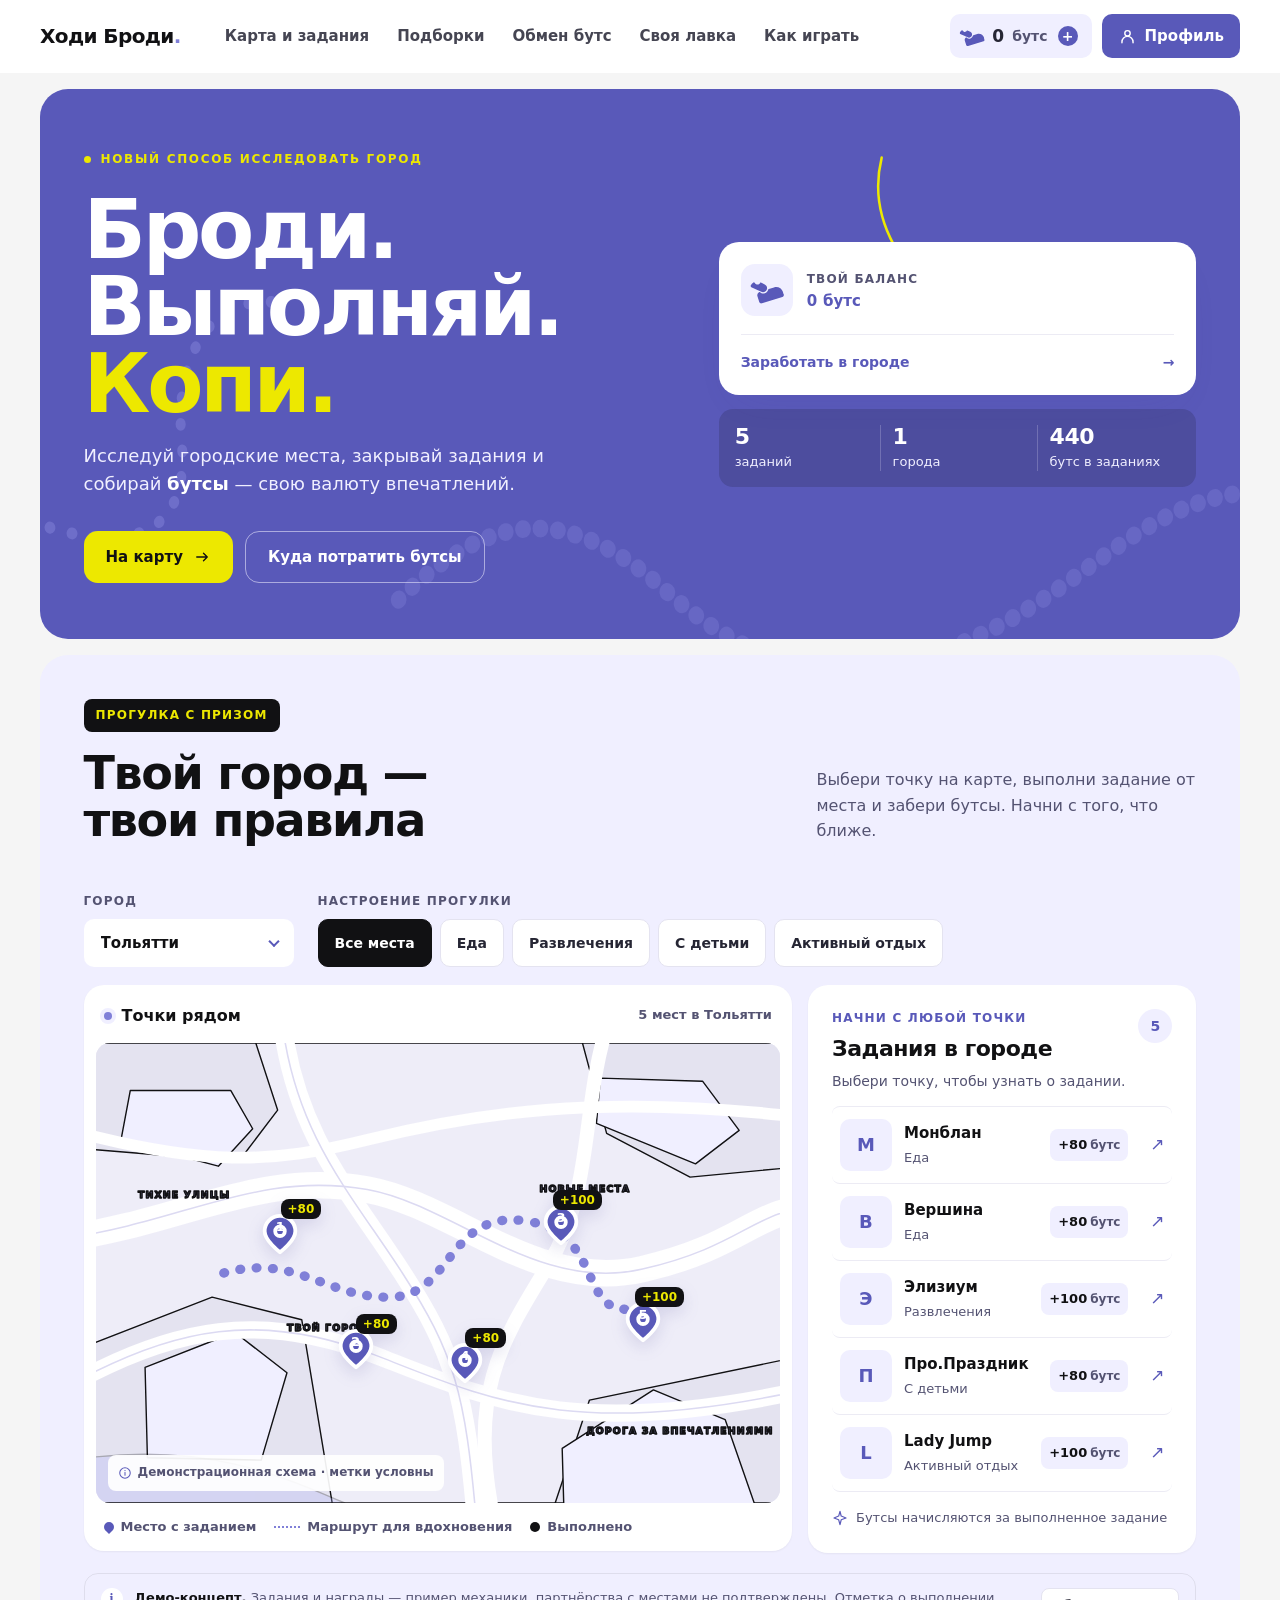
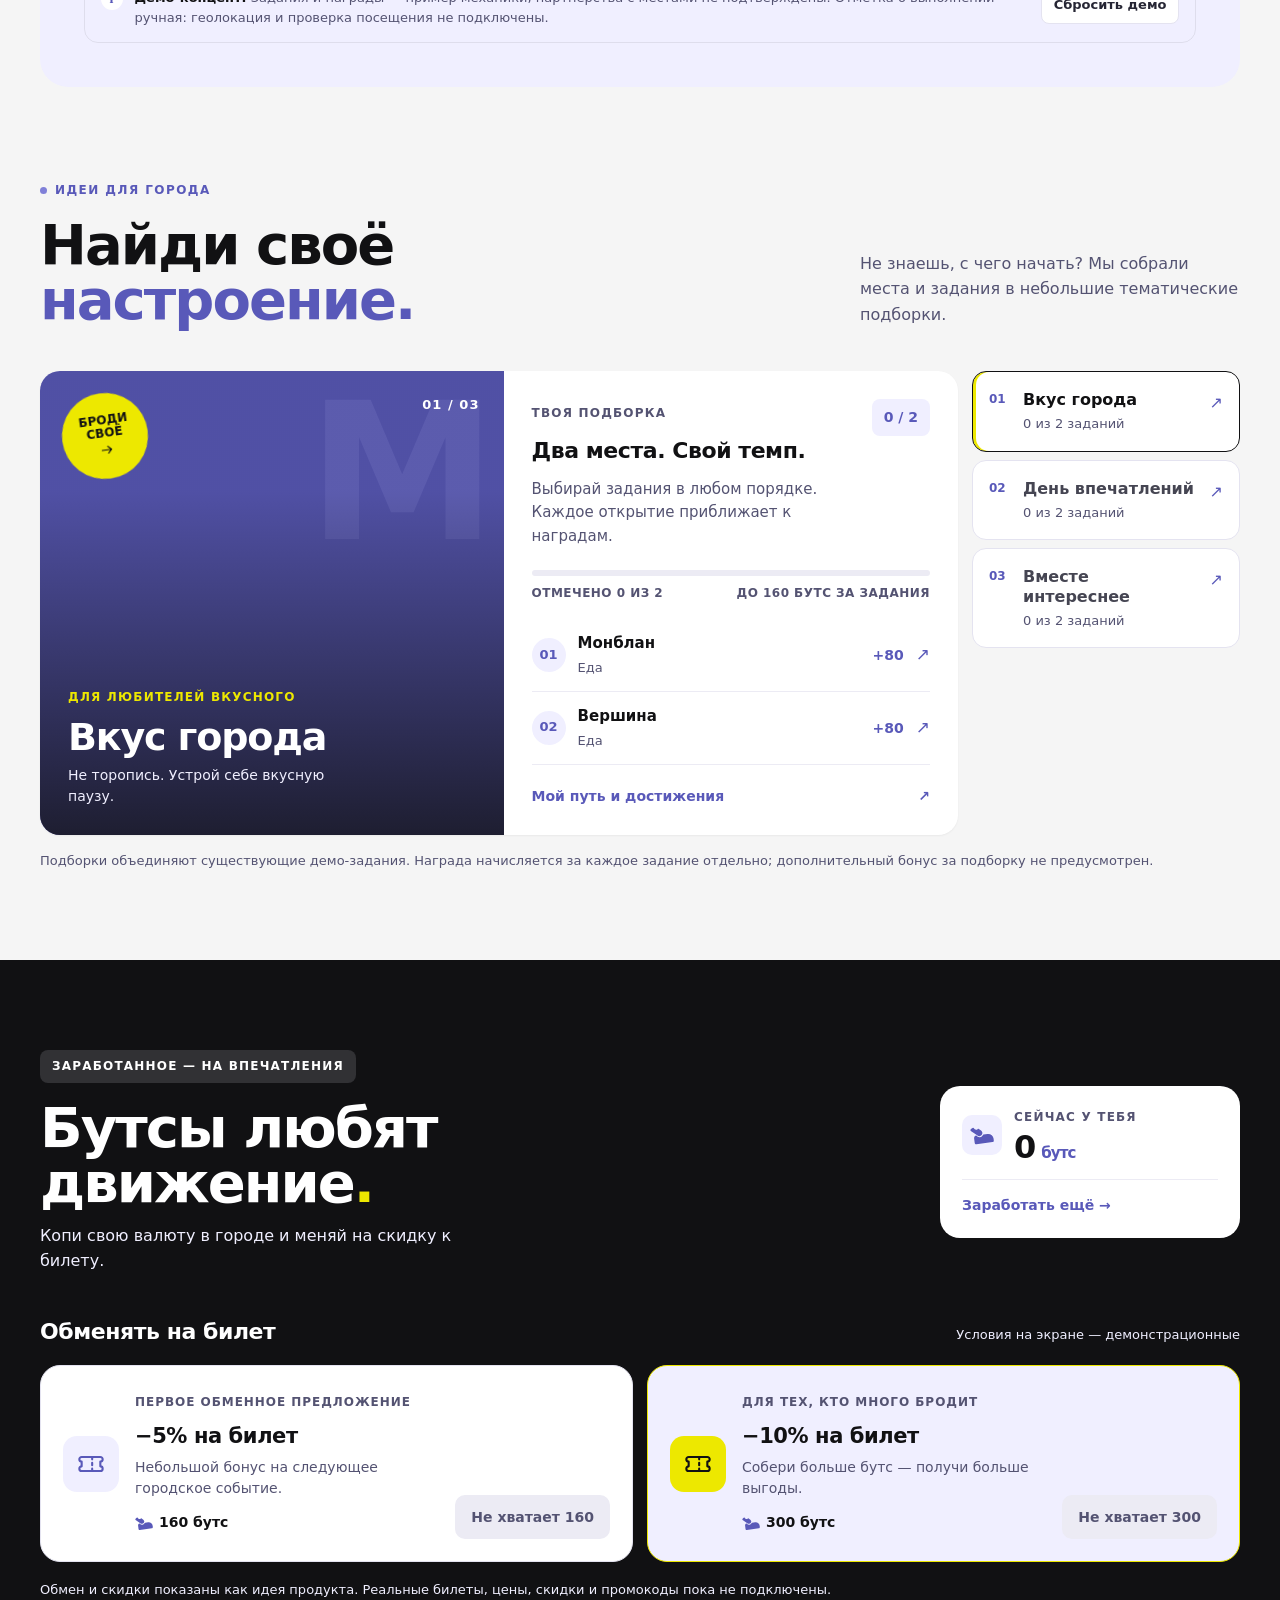
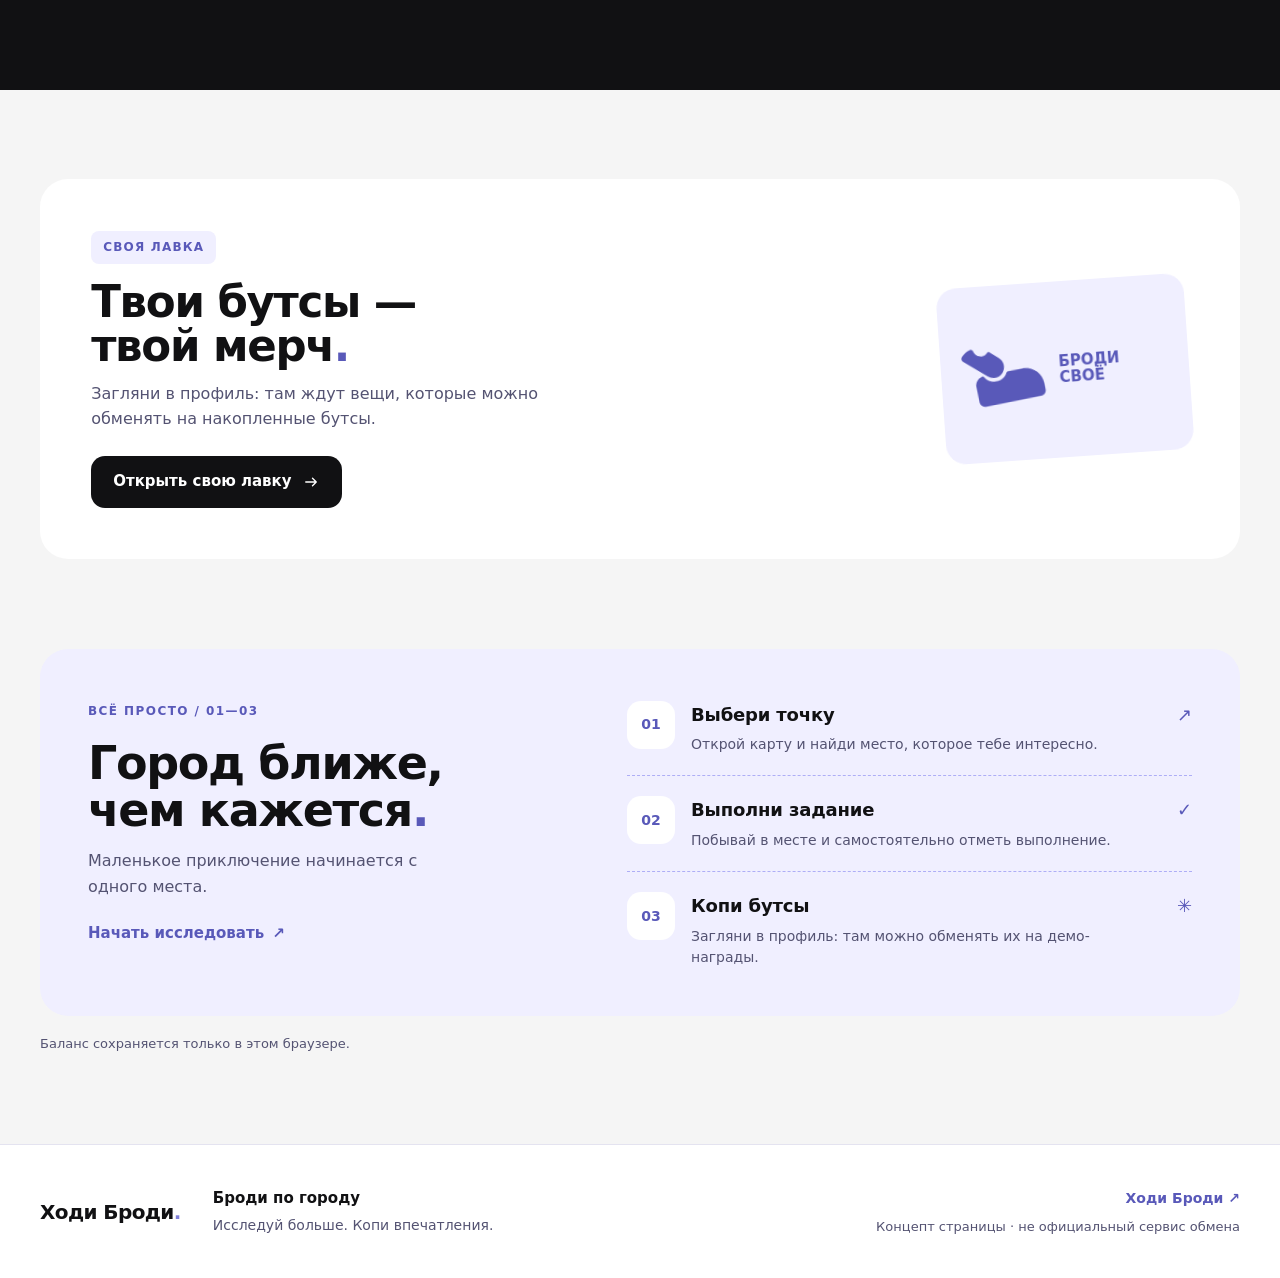
==== commit 0e138b52: "Редизайн интерфейса Ходи Броди: дизайн-система, типографика, доступность Аудит выявил 5 системных пр" ====
--- a/index.html
+++ b/index.html
@@ -4,15 +4,13 @@
   <meta charset="utf-8">
   <meta name="viewport" content="width=device-width, initial-scale=1">
   <meta name="theme-color" content="#8080d8">
-  <meta name="description" content="Броди по городу, выполняй задания у мест и копи бутсы на скидки и мерч.">
-  <title>Броди по городу — задания, бутсы, открытия</title>
-  <meta http-equiv="Cache-Control" content="no-cache, no-store, must-revalidate"><meta http-equiv="Pragma" content="no-cache"><meta http-equiv="Expires" content="0">
-  <link rel="stylesheet" href="styles.css?v=20261122-4">
+  <meta name="description" content="Ходи Броди — городская афиша и задания: исследуй места, выполняй задания и копи бутсы на скидки и мерч.">
+  <title>Ходи Броди — задания, бутсы, открытия</title>
+  <link rel="stylesheet" href="styles.css?v=20261122-redesign">
 </head>
 <body>
-<svg class="svg-defs" xmlns="http://www.w3.org/2000/svg" aria-hidden="true">
-  <symbol id="i-boot" viewBox="54 0 36 29"><path d="M80.2637 12.963C84.6911 12.3858 88.7516 15.4818 89.333 19.8781L89.6928 22.5983C89.8588 23.8544 88.968 25.0065 87.703 25.1715L63.6528 28.3071C62.3878 28.4721 61.2276 27.5874 61.0615 26.3313L60.1755 19.631C59.9228 17.72 61.0679 15.9469 62.8259 15.3264C63.2352 15.182 63.6535 15.4258 63.9021 15.7796C64.9058 17.2079 66.8563 18.0412 68.9598 17.7669C71.0727 17.4914 72.7459 16.1758 73.3373 14.5283C73.4795 14.1316 73.8039 13.8053 74.2244 13.7504L80.2637 12.963Z" fill="currentColor" stroke="none"/>
-<path d="M58.5097 3.52202C59.0923 3.30773 59.6597 3.79769 59.87 4.37812C60.0998 5.01192 60.531 5.59224 61.1423 6.0164C62.6434 7.05789 64.6616 6.76359 65.65 5.35905C65.8794 5.03309 66.3377 4.88356 66.6659 5.11133L70.6043 7.84398C72.6999 9.29798 73.2116 12.1636 71.7473 14.2444C70.283 16.3252 67.3972 16.8332 65.3016 15.3792L55.1949 8.36668C54.5332 7.90752 54.3716 7.00269 54.834 6.34558C55.7781 5.00403 57.0729 4.05053 58.5097 3.52202Z" fill="currentColor" stroke="none"/></symbol>
+<svg class="svg-defs" xmlns="http://www.w3.org/2000/svg" aria-hidden="true" focusable="false">
+  <symbol id="i-boot" viewBox="54 0 36 29"><path d="M80.2637 12.963C84.6911 12.3858 88.7516 15.4818 89.333 19.8781L89.6928 22.5983C89.8588 23.8544 88.968 25.0065 87.703 25.1715L63.6528 28.3071C62.3878 28.4721 61.2276 27.5874 61.0615 26.3313L60.1755 19.631C59.9228 17.72 61.0679 15.9469 62.8259 15.3264C63.2352 15.182 63.6535 15.4258 63.9021 15.7796C64.9058 17.2079 66.8563 18.0412 68.9598 17.7669C71.0727 17.4914 72.7459 16.1758 73.3373 14.5283C73.4795 14.1316 73.8039 13.8053 74.2244 13.7504L80.2637 12.963Z" fill="currentColor" stroke="none"/><path d="M58.5097 3.52202C59.0923 3.30773 59.6597 3.79769 59.87 4.37812C60.0998 5.01192 60.531 5.59224 61.1423 6.0164C62.6434 7.05789 64.6616 6.76359 65.65 5.35905C65.8794 5.03309 66.3377 4.88356 66.6659 5.11133L70.6043 7.84398C72.6999 9.29798 73.2116 12.1636 71.7473 14.2444C70.283 16.3252 67.3972 16.8332 65.3016 15.3792L55.1949 8.36668C54.5332 7.90752 54.3716 7.00269 54.834 6.34558C55.7781 5.00403 57.0729 4.05053 58.5097 3.52202Z" fill="currentColor" stroke="none"/></symbol>
   <symbol id="i-pin" viewBox="0 0 24 24"><path d="M20 10c0 5-8 11-8 11S4 15 4 10a8 8 0 1 1 16 0Z"/><circle cx="12" cy="10" r="2.5"/></symbol>
   <symbol id="i-arrow" viewBox="0 0 24 24"><path d="M5 12h14m-5-5 5 5-5 5"/></symbol>
   <symbol id="i-ticket" viewBox="0 0 24 24"><path d="M4 6a2 2 0 0 0 0 4v4a2 2 0 0 0 0 4h16a2 2 0 0 0 0-4v-4a2 2 0 0 0 0-4Z"/><path d="M13 6v2m0 3v2m0 3v2"/></symbol>
@@ -24,86 +22,301 @@
   <symbol id="i-shirt" viewBox="0 0 48 48"><path d="m15 8-10 6 5 10 5-3v21h18V21l5 3 5-10-10-6-5 5h-8l-5-5Z"/><path d="M19 13a5 5 0 0 0 10 0"/></symbol>
   <symbol id="i-spark" viewBox="0 0 24 24"><path d="m12 2 1.8 7.1L21 12l-7.2 2.7L12 22l-2-7.3L3 12l7-2.9L12 2Z"/></symbol>
   <symbol id="i-check" viewBox="0 0 24 24"><path d="m5 12 5 5L20 7"/></symbol>
+  <symbol id="i-info" viewBox="0 0 24 24"><circle cx="12" cy="12" r="9"/><path d="M12 11v5"/><circle cx="12" cy="7.8" r="1.1" fill="currentColor" stroke="none"/></symbol>
+  <symbol id="i-menu" viewBox="0 0 24 24"><path d="M4 7h16M4 12h16M4 17h10"/></symbol>
+  <symbol id="i-close" viewBox="0 0 24 24"><path d="m6 6 12 12M18 6 6 18"/></symbol>
 </svg>
+
+<a class="skip-link" href="#main">Перейти к содержанию</a>
+
 <header class="site-header">
   <div class="header-inner">
-    <a class="brand" href="https://hodi-brodi.ru/" aria-label="Ходи Броди — официальный сайт"><img src="assets/logo.svg" alt="Ходи Броди"></a>
-    <nav class="desktop-nav" aria-label="Главная навигация"><a href="#map-section">Карта и задания</a><a href="#collections">Подборки</a><a href="#exchange">Скидки</a><a href="profile.html#shop">Своя лавка</a><a href="#how">Как играть</a></nav>
-    <a class="wallet-pill" href="profile.html#boots" aria-label="Открыть баланс бутс в профиле"><svg><use href="#i-boot"/></svg><b id="header-balance">0</b><span>бутс</span><span class="wallet-plus">+</span></a>
-    <a class="profile-link" href="profile.html" aria-label="Открыть профиль"><svg viewBox="0 0 24 24"><circle cx="12" cy="8" r="3.5"/><path d="M5 20v-1a7 7 0 0 1 14 0v1"/></svg><span>Профиль</span></a>
-    <button class="menu-button" aria-label="Открыть меню" aria-expanded="false">☰</button>
+    <a class="brand" href="https://hodi-brodi.ru/" aria-label="Ходи Броди — официальный сайт">
+      <img src="assets/logo.svg" alt="Ходи Броди">
+      <span class="brand-word" aria-hidden="true">Ходи Броди</span>
+    </a>
+    <nav class="primary-nav" aria-label="Главная навигация">
+      <a href="#map-section">Карта и задания</a>
+      <a href="#collections">Подборки</a>
+      <a href="#exchange">Обмен бутс</a>
+      <a href="#shop-promo">Своя лавка</a>
+      <a href="#how">Как играть</a>
+    </nav>
+    <div class="header-actions">
+      <a class="wallet" href="profile.html#boots" aria-label="Баланс бутс в профиле">
+        <svg aria-hidden="true"><use href="#i-boot"/></svg>
+        <span class="wallet-value" id="header-balance">0</span>
+        <span class="wallet-unit">бутс</span>
+        <span class="wallet-plus" aria-hidden="true">+</span>
+      </a>
+      <a class="profile-link" href="profile.html" aria-label="Открыть профиль">
+        <svg viewBox="0 0 24 24" aria-hidden="true"><circle cx="12" cy="8" r="3.4"/><path d="M5 20v-1.2a7 7 0 0 1 14 0V20"/></svg>
+        <span>Профиль</span>
+      </a>
+      <button class="menu-button" type="button" aria-label="Открыть меню" aria-expanded="false" aria-controls="mobile-nav">
+        <svg aria-hidden="true"><use href="#i-menu"/></svg>
+      </button>
+    </div>
   </div>
-  <nav class="mobile-nav" aria-label="Мобильная навигация"><a href="#map-section">Карта и задания</a><a href="#collections">Подборки</a><a href="#exchange">Скидки</a><a href="profile.html#shop">Своя лавка</a><a href="#how">Как играть</a><a href="profile.html">Мой профиль</a></nav>
+  <nav class="mobile-nav" id="mobile-nav" aria-label="Мобильная навигация">
+    <a href="#map-section">Карта и задания</a>
+    <a href="#collections">Подборки</a>
+    <a href="#exchange">Обмен бутс</a>
+    <a href="#shop-promo">Своя лавка</a>
+    <a href="#how">Как играть</a>
+    <a href="profile.html">Мой профиль</a>
+  </nav>
 </header>
-<main id="top">
+
+<main id="main">
   <section class="hero" aria-labelledby="hero-title">
-    <svg class="hero-lines" viewBox="0 0 1500 480" preserveAspectRatio="none" aria-hidden="true"><path d="M-30 340C120 395 180 365 168 275S195 150 270 166"/><path d="M455 390c100-77 176-86 283-8s191 95 321 40 194-153 470-125"/><path d="M1070 75c-14 58 22 116 93 154"/><path d="M350 95c22 32 42 52 77 62"/></svg>
-    <span class="hero-scribble hero-cross" aria-hidden="true">×</span><span class="hero-scribble hero-star" aria-hidden="true">✳</span>
-    <div class="hero-content">
-      <span class="hero-kicker"><i></i> НОВЫЙ СПОСОБ ИССЛЕДОВАТЬ ГОРОД</span>
-      <h1 id="hero-title">Броди.<br>Выполняй. Копи.</h1>
-      <p>Исследуй места, закрывай задания и зарабатывай <strong>бутсы</strong> — свою валюту впечатлений.</p>
-      <div class="hero-actions"><a class="button-yellow" href="#map-section">На карту <svg><use href="#i-arrow"/></svg></a><a class="hero-link" href="#exchange">Куда потратить бутсы? <span>↓</span></a></div>
-    </div>
-    <div class="hero-wallet"><span class="boot-badge"><svg><use href="#i-boot"/></svg></span><div><small>ТВОЙ БАЛАНС</small><strong><span id="hero-balance">0</span> <em>бутс</em></strong></div><span class="wallet-spark">✳</span></div>
-    <div class="hero-footnote"><span>✳</span> Выходи в город — зарабатывай по пути</div>
-  </section>
-
-  <section class="map-section section-shell" id="map-section">
-    <div class="section-heading">
-      <div><span class="eyebrow">ПРОГУЛКА С ПРИЗОМ</span><h2>Твой город —<br class="mobile-break"> твои правила</h2><p>Выбирай точку на карте, выполняй задание от места и забирай бутсы.</p></div>
-      <div class="heading-sticker"><svg><use href="#i-boot"/></svg><span>Иди<br>куда<br>интересно!</span></div>
-    </div>
+    <svg class="hero-route" viewBox="0 0 1440 560" preserveAspectRatio="none" aria-hidden="true">
+      <path d="M-40 430c150 55 220 22 210-70s40-160 130-140"/>
+      <path d="M430 520c110-90 200-100 320-10s230 105 380 45 220-170 400-140"/>
+      <path class="route-accent" d="M1010 70c-18 62 24 122 100 160"/>
+    </svg>
+    <div class="hero-inner">
+      <div class="hero-copy">
+        <span class="hero-kicker">Новый способ исследовать город</span>
+        <h1 class="hero-title" id="hero-title">Броди.<br>Выполняй.<br><em>Копи.</em></h1>
+        <p class="hero-lead">Исследуй городские места, закрывай задания и собирай <strong>бутсы</strong> — свою валюту впечатлений.</p>
+        <div class="hero-actions">
+          <a class="btn btn--primary" href="#map-section">На карту <svg aria-hidden="true"><use href="#i-arrow"/></svg></a>
+          <a class="btn btn--ghost" href="#exchange">Куда потратить бутсы</a>
+        </div>
+      </div>
+      <div class="hero-aside">
+        <div class="balance-card">
+          <div class="balance-top">
+            <span class="balance-icon" aria-hidden="true"><svg><use href="#i-boot"/></svg></span>
+            <div>
+              <span class="balance-label">Твой баланс</span>
+              <b class="balance-value"><span id="hero-balance">0</span><span>бутс</span></b>
+            </div>
+          </div>
+          <a class="balance-link" href="#map-section">Заработать в городе <span aria-hidden="true">→</span></a>
+        </div>
+        <ul class="hero-facts">
+          <li><b id="hero-places">5</b><span>заданий</span></li>
+          <li><b id="hero-cities">4</b><span>города</span></li>
+          <li><b id="hero-reward">440</b><span>бутс в заданиях</span></li>
+        </ul>
+      </div>
+    </div>
+  </section>
+
+  <section class="map-section" id="map-section" aria-labelledby="map-title">
+    <div class="section-head">
+      <div>
+        <span class="eyebrow">Прогулка с призом</span>
+        <h2 class="section-title" id="map-title">Твой город — твои правила</h2>
+      </div>
+      <p class="section-text">Выбери точку на карте, выполни задание от места и забери бутсы. Начни с того, что ближе.</p>
+    </div>
+
     <div class="map-toolbar">
-      <label class="city-select"><span>ГОРОД</span><select id="city-select" aria-label="Выберите город"><option>Тольятти</option><option>Самара</option><option>Жигулёвск</option><option>Новокуйбышевск</option></select><span class="select-arrow">⌄</span></label>
-      <div class="category-wrap"><span class="control-caption">ВЫБЕРИ НАСТРОЕНИЕ</span><div id="category-filters" class="category-filters" aria-label="Фильтр мест"></div></div>
-    </div>
+      <label class="field">
+        <span class="field-label">Город</span>
+        <span class="select-wrap">
+          <select id="city-select">
+            <option>Тольятти</option>
+            <option>Самара</option>
+            <option>Жигулёвск</option>
+            <option>Новокуйбышевск</option>
+          </select>
+        </span>
+      </label>
+      <div class="chips-field">
+        <span class="field-label" id="filters-label">Настроение прогулки</span>
+        <div class="chips" id="category-filters" role="group" aria-labelledby="filters-label"></div>
+      </div>
+    </div>
+
     <div class="map-layout">
-      <div class="map-card">
-        <div class="map-card-head"><div><span class="live-dot"></span><b>Точки рядом</b><small id="place-count">5 мест в Тольятти</small></div><a href="#task-panel" class="map-list-link">К заданиям <svg><use href="#i-arrow"/></svg></a></div>
-        <div class="city-map" id="city-map" role="region" aria-label="Схема карты: нажмите на метку, чтобы выбрать задание">
+      <div class="card map-card">
+        <div class="map-card-head">
+          <div class="map-card-title"><span class="live-dot" aria-hidden="true"></span> Точки рядом</div>
+          <span class="map-card-meta" id="place-count">5 мест в Тольятти</span>
+        </div>
+        <div class="city-map" id="city-map" role="group" aria-label="Схема карты: выберите метку, чтобы открыть задание">
           <svg class="map-drawing" viewBox="0 0 900 590" preserveAspectRatio="xMidYMid slice" aria-hidden="true">
-            <rect width="900" height="590" fill="#eeedf8"/><path d="M0 0h216l28 86-50 66L0 136Zm635 0h265v160l-127 12-107-56ZM0 388l160-62 115 29 39 235H0Zm644 70 256-53v185H600Z" fill="#dfdeed"/><path d="M55 61h129l28 49-44 48-125-33Zm603-16 131 4 47 63-56 43-127-52ZM74 416l115-45 67 52-33 112-146-3Zm535 104 117-75 92 38 38 109H611Z" fill="#dbe8dc" opacity=".78"/><path d="M0 532c152-18 245 21 330 58H0Z" fill="#d2e4f2"/>
-            <g fill="none" stroke="#fff" stroke-linecap="round"><path stroke-width="35" d="M-28 250c151-20 246-87 387-62 111 20 218 133 353 102s144-80 230-79"/><path stroke-width="25" d="M250-25c18 144 88 218 154 320s81 153 95 320"/><path stroke-width="22" d="M-30 443c141-81 255-99 401-42s257 111 565 40"/><path stroke-width="19" d="M669-30c-37 113-18 217-78 315s-103 162-70 325"/><path stroke-width="16" d="M-30 110c181 49 266 45 390 14s295-62 569-27"/><path stroke-width="14" d="M48-10c53 144 66 240 42 353s2 168 44 273M823-5c-45 160-23 238 2 337s20 175-18 279"/></g>
-            <g fill="none" stroke="#d2d0e3" stroke-width="2"><path d="M-28 250c151-20 246-87 387-62 111 20 218 133 353 102s144-80 230-79"/><path d="M250-25c18 144 88 218 154 320s81 153 95 320"/><path d="M-30 443c141-81 255-99 401-42s257 111 565 40"/><path d="M669-30c-37 113-18 217-78 315s-103 162-70 325"/></g>
-            <g fill="#a09eb4" font-family="Arial,sans-serif" font-size="13" letter-spacing="1.5"><text x="65" y="199">ТИХИЕ УЛИЦЫ</text><text x="580" y="191">НОВЫЕ МЕСТА</text><text x="256" y="369">ТВОЙ ГОРОД</text><text x="667" y="502">ДОРОГА ЗА ВПЕЧАТЛЕНИЯМИ</text></g>
+            <rect width="900" height="590" fill="#eeedf8"/>
+            <path d="M0 0h216l28 86-50 66L0 136Zm635 0h265v160l-127 12-107-56ZM0 388l160-62 115 29 39 235H0Zm644 70 256-53v185H600Z" fill="#e4e3f0"/>
+            <path d="M55 61h129l28 49-44 48-125-33Zm603-16 131 4 47 63-56 43-127-52ZM74 416l115-45 67 52-33 112-146-3Zm535 104 117-75 92 38 38 109H611Z" fill="#f0efff"/>
+            <path d="M0 532c152-18 245 21 330 58H0Z" fill="#aeaef6" opacity=".28"/>
+            <g fill="none" stroke="#ffffff" stroke-linecap="round">
+              <path stroke-width="34" d="M-28 250c151-20 246-87 387-62 111 20 218 133 353 102s144-80 230-79"/>
+              <path stroke-width="24" d="M250-25c18 144 88 218 154 320s81 153 95 320"/>
+              <path stroke-width="22" d="M-30 443c141-81 255-99 401-42s257 111 565 40"/>
+              <path stroke-width="18" d="M669-30c-37 113-18 217-78 315s-103 162-70 325"/>
+              <path stroke-width="15" d="M-30 110c181 49 266 45 390 14s295-62 569-27"/>
+            </g>
+            <g fill="none" stroke="#dcdaf2" stroke-width="2">
+              <path d="M-28 250c151-20 246-87 387-62 111 20 218 133 353 102s144-80 230-79"/>
+              <path d="M250-25c18 144 88 218 154 320s81 153 95 320"/>
+              <path d="M-30 443c141-81 255-99 401-42s257 111 565 40"/>
+            </g>
+            <g class="map-label">
+              <text x="65" y="199">ТИХИЕ УЛИЦЫ</text>
+              <text x="580" y="191">НОВЫЕ МЕСТА</text>
+              <text x="256" y="369">ТВОЙ ГОРОД</text>
+              <text x="640" y="502">ДОРОГА ЗА ВПЕЧАТЛЕНИЯМИ</text>
+            </g>
             <path d="M175 295c92-26 133 33 214 31s73-116 178-97 55 142 156 106" class="route-path"/>
           </svg>
           <div id="map-markers" class="map-markers"></div>
-          <div id="map-empty" class="map-empty" hidden><div class="empty-boot"><svg><use href="#i-pin"/></svg></div><b>Пока тут тихо</b><p>В этом городе заданий ещё нет.<br>Загляни в Тольятти — там есть точки.</p><button id="back-to-city">Выбрать Тольятти</button></div>
-          <div class="map-note"><span>ⓘ</span> Демонстрационная схема · расположение меток условное</div>
-          <span class="map-coordinate">ХОДИ БРОДИ · 01</span>
-        </div>
-        <div class="map-legend"><span><i class="legend-pin"></i> Место с заданием</span><span><i class="legend-route"></i> Маршрут для вдохновения</span><span class="legend-mobile-note">Не GPS-маршрут</span></div>
-      </div>
-      <aside class="task-panel" id="task-panel">
-        <div class="task-panel-head"><div><span class="panel-label">НАЧНИ С ЛЮБОЙ ТОЧКИ</span><h3>Задания в городе</h3></div><span class="task-count" id="task-count">5</span></div>
+          <div id="map-empty" class="map-empty" hidden>
+            <span class="map-empty-icon" aria-hidden="true"><svg><use href="#i-pin"/></svg></span>
+            <b>Пока тут тихо</b>
+            <p>В этом городе заданий ещё нет. Загляни в Тольятти — там есть точки.</p>
+            <button id="back-to-city" class="btn btn--sm btn--purple" type="button">Выбрать Тольятти</button>
+          </div>
+          <div class="map-note"><svg aria-hidden="true"><use href="#i-info"/></svg> Демонстрационная схема · метки условны</div>
+        </div>
+        <div class="map-legend">
+          <span><i class="legend-pin" aria-hidden="true"></i> Место с заданием</span>
+          <span><i class="legend-route" aria-hidden="true"></i> Маршрут для вдохновения</span>
+          <span><i class="legend-done" aria-hidden="true"></i> Выполнено</span>
+        </div>
+      </div>
+
+      <aside class="card task-panel" id="task-panel" aria-labelledby="task-panel-title">
+        <div class="task-panel-head">
+          <div>
+            <span class="panel-label">Начни с любой точки</span>
+            <h3 id="task-panel-title">Задания в городе</h3>
+          </div>
+          <span class="task-count" id="task-count">5</span>
+        </div>
         <p class="task-panel-intro">Выбери точку, чтобы узнать о задании.</p>
         <div class="task-list" id="task-list"></div>
         <div class="task-detail" id="task-detail" hidden></div>
-        <div class="task-panel-foot"><svg><use href="#i-spark"/></svg><span>Бутсы начисляются за выполненное задание</span></div>
+        <div class="task-panel-foot"><svg aria-hidden="true"><use href="#i-spark"/></svg> Бутсы начисляются за выполненное задание</div>
       </aside>
     </div>
-    <div class="honesty-note"><span>i</span><p><b>Демо-концепт.</b> Задания и награды — примеры механики, партнёрства с местами не подтверждены. Отметка о выполнении здесь ручная: геолокация и проверка посещения не подключены.</p><button id="reset-demo" class="reset-demo" type="button">Сбросить демо</button></div>
-  </section>
-
-  <section class="collections-section" id="collections" aria-labelledby="collections-title"><div class="container"><div class="collections-heading"><div><span class="collections-kicker"><span></span> ИДЕИ ДЛЯ ГОРОДА</span><h2 id="collections-title">Найди своё<br><em>настроение.</em></h2></div><p>Не знаешь, с чего начать? Мы собрали места и задания в небольшие тематические подборки.</p></div><div id="collections-app" class="collections-app"></div><p class="collections-caption">Подборки объединяют существующие демо-задания. Награда начисляется за каждое задание отдельно; дополнительный бонус за подборку не предусмотрен.</p></div></section>
-
-  <section class="exchange-section" id="exchange">
-    <div class="container exchange-inner">
-      <div class="exchange-top"><div><span class="eyebrow eyebrow-light">ЗАРАБОТАННОЕ — НА ВПЕЧАТЛЕНИЯ</span><h2>Бутсы любят<br>движение<span>.</span></h2><p>Копи свою валюту в городе и меняй на скидку к билету.</p></div><div class="exchange-balance"><svg><use href="#i-boot"/></svg><small>СЕЙЧАС У ТЕБЯ</small><b><span id="exchange-balance">0</span> <i>бутс</i></b><a href="#map-section">Заработать ещё ↗</a></div></div>
-      <div class="offer-heading"><h3>Обменять на билет</h3><span>Условия на экране — демонстрационные</span></div>
+
+    <div class="demo-note">
+      <span class="demo-note-icon" aria-hidden="true">i</span>
+      <p><b>Демо-концепт.</b> Задания и награды — пример механики, партнёрства с местами не подтверждены. Отметка о выполнении ручная: геолокация и проверка посещения не подключены.</p>
+      <button id="reset-demo" class="reset-demo" type="button">Сбросить демо</button>
+    </div>
+  </section>
+
+  <section class="collections-section" id="collections" aria-labelledby="collections-title">
+    <div class="container">
+      <div class="collections-heading">
+        <div>
+          <span class="collections-kicker">Идеи для города</span>
+          <h2 id="collections-title">Найди своё<br><em>настроение.</em></h2>
+        </div>
+        <p class="section-text">Не знаешь, с чего начать? Мы собрали места и задания в небольшие тематические подборки.</p>
+      </div>
+      <div id="collections-app" class="collections-app"></div>
+      <p class="collections-caption">Подборки объединяют существующие демо-задания. Награда начисляется за каждое задание отдельно; дополнительный бонус за подборку не предусмотрен.</p>
+    </div>
+  </section>
+
+  <section class="exchange-section" id="exchange" aria-labelledby="exchange-title">
+    <div class="container">
+      <div class="exchange-top">
+        <div>
+          <span class="eyebrow eyebrow--ghost">Заработанное — на впечатления</span>
+          <h2 class="exchange-title" id="exchange-title">Бутсы любят<br>движение<span>.</span></h2>
+          <p class="section-text section-text--light">Копи свою валюту в городе и меняй на скидку к билету.</p>
+        </div>
+        <div class="exchange-balance">
+          <div class="exchange-balance-head">
+            <svg aria-hidden="true"><use href="#i-boot"/></svg>
+            <div>
+              <small>Сейчас у тебя</small>
+              <b><span id="exchange-balance">0</span> <i>бутс</i></b>
+            </div>
+          </div>
+          <a href="#map-section">Заработать ещё →</a>
+        </div>
+      </div>
+      <div class="offer-heading">
+        <h3>Обменять на билет</h3>
+        <span>Условия на экране — демонстрационные</span>
+      </div>
       <div id="offer-grid" class="offer-grid"></div>
-      <p class="exchange-disclaimer">Обмен и скидки показаны как идея продукта. Реальные билеты, цены, скидки и промокоды пока не подключены.</p>
-    </div>
-  </section>
-
-  <section class="shop-promo container"><div><span class="eyebrow">СВОЯ ЛАВКА</span><h2>Твои бутсы —<br>твой мерч<span>.</span></h2><p>Загляни в профиль: там ждут вещи, которые можно обменять на накопленные бутсы.</p><a class="shop-promo-link" href="profile.html#shop">Открыть свою лавку ↗</a></div><div class="shop-promo-art"><svg><use href="#i-boot"/></svg><span>БРОДИ<br>СВОЁ</span></div></section>
-
-  <section class="how-section" id="how"><div class="container how-editorial"><div class="how-intro"><span class="how-kicker">ВСЁ ПРОСТО / 01—03</span><h2>Город ближе,<br>чем кажется<span>.</span></h2><p>Маленькое приключение начинается с одного места.</p><a href="#map-section">Начать исследовать <span>↗</span></a></div><div class="how-story"><div class="how-track" aria-hidden="true"></div><div class="how-step"><span class="how-number">01</span><div><h3>Выбери точку</h3><p>Открой карту и найди место, которое тебе интересно.</p></div><span class="how-symbol">↗</span></div><div class="how-step"><span class="how-number">02</span><div><h3>Выполни задание</h3><p>Побывай в месте и самостоятельно отметь выполнение.</p></div><span class="how-symbol">✓</span></div><div class="how-step"><span class="how-number">03</span><div><h3>Копи бутсы</h3><p>Загляни в профиль: там можно обменять их на демо-награды.</p></div><span class="how-symbol">✳</span></div><small>Баланс сохраняется только в этом браузере.</small></div></div></section>
+      <p class="exchange-note">Обмен и скидки показаны как идея продукта. Реальные билеты, цены, скидки и промокоды пока не подключены.</p>
+    </div>
+  </section>
+
+  <section class="shop-promo" id="shop-promo" aria-labelledby="shop-promo-title">
+    <div>
+      <span class="eyebrow eyebrow--light">Своя лавка</span>
+      <h2 id="shop-promo-title">Твои бутсы —<br>твой мерч<span>.</span></h2>
+      <p>Загляни в профиль: там ждут вещи, которые можно обменять на накопленные бутсы.</p>
+      <a class="btn btn--dark" href="profile.html#shop">Открыть свою лавку <svg aria-hidden="true"><use href="#i-arrow"/></svg></a>
+    </div>
+    <div class="shop-promo-art" aria-hidden="true">
+      <svg><use href="#i-boot"/></svg>
+      <span>БРОДИ<br>СВОЁ</span>
+    </div>
+  </section>
+
+  <section class="how-section" id="how" aria-labelledby="how-title">
+    <div class="container">
+      <div class="how-panel">
+        <div class="how-intro">
+          <span class="how-kicker">Всё просто / 01—03</span>
+          <h2 id="how-title">Город ближе,<br>чем кажется<span>.</span></h2>
+          <p>Маленькое приключение начинается с одного места.</p>
+          <a class="link-arrow" href="#map-section">Начать исследовать <span aria-hidden="true">↗</span></a>
+        </div>
+        <ol class="how-steps">
+          <li class="how-step">
+            <span class="how-number" aria-hidden="true">01</span>
+            <div>
+              <h3>Выбери точку</h3>
+              <p>Открой карту и найди место, которое тебе интересно.</p>
+            </div>
+            <span class="how-symbol" aria-hidden="true">↗</span>
+          </li>
+          <li class="how-step">
+            <span class="how-number" aria-hidden="true">02</span>
+            <div>
+              <h3>Выполни задание</h3>
+              <p>Побывай в месте и самостоятельно отметь выполнение.</p>
+            </div>
+            <span class="how-symbol" aria-hidden="true">✓</span>
+          </li>
+          <li class="how-step">
+            <span class="how-number" aria-hidden="true">03</span>
+            <div>
+              <h3>Копи бутсы</h3>
+              <p>Загляни в профиль: там можно обменять их на демо-награды.</p>
+            </div>
+            <span class="how-symbol" aria-hidden="true">✳</span>
+          </li>
+        </ol>
+      </div>
+      <p class="how-note">Баланс сохраняется только в этом браузере.</p>
+    </div>
+  </section>
 </main>
-<footer class="site-footer"><div class="container footer-inner"><a class="brand footer-brand" href="https://hodi-brodi.ru/"><img src="assets/logo.svg" alt="Ходи Броди"></a><div class="footer-copy"><b>Броди по городу</b><span>Исследуй больше. Копи впечатления.</span></div><div class="footer-note"><a href="https://hodi-brodi.ru/" target="_blank" rel="noopener noreferrer">Ходи Броди ↗</a><span>Концепт страницы · не официальный сервис обмена</span></div></div></footer>
+
+<footer class="site-footer">
+  <div class="container footer-inner">
+    <a class="brand footer-brand" href="https://hodi-brodi.ru/">
+      <img src="assets/logo.svg" alt="Ходи Броди">
+      <span class="brand-word" aria-hidden="true">Ходи Броди</span>
+    </a>
+    <div class="footer-copy">
+      <b>Броди по городу</b>
+      <span>Исследуй больше. Копи впечатления.</span>
+    </div>
+    <div class="footer-note">
+      <a href="https://hodi-brodi.ru/" target="_blank" rel="noopener noreferrer">Ходи Броди ↗</a>
+      <span>Концепт страницы · не официальный сервис обмена</span>
+    </div>
+  </div>
+</footer>
+
 <div class="toast" id="toast" role="status" aria-live="polite"></div>
-<script src="data.js?v=20261122-4"></script><script src="app.js?v=20261122-4"></script>
+<script src="data.js?v=20261122-redesign"></script>
+<script src="app.js?v=20261122-redesign"></script>
 </body>
-</html>+</html>
--- a/styles.css
+++ b/styles.css
@@ -1,21 +1,3068 @@
-:root{--purple:#8080d8;--purple-deep:#7272ca;--purple-light:#aeaef6;--pale:#f0efff;--yellow:#ede800;--ink:#111113;--text:#262634;--muted:#77778e;--white:#fff;--bg:#f5f5f5;--line:#e4e3f0;--shadow:0 9px 26px #4e4a9c12}*{box-sizing:border-box}html{scroll-behavior:smooth;scroll-padding-top:20px}body{margin:0;background:var(--bg);color:var(--ink);font-family:Inter,Arial,Helvetica,sans-serif;font-size:15px;-webkit-font-smoothing:antialiased}button,select{font:inherit}button{cursor:pointer}a{color:inherit;text-decoration:none}svg{fill:none;stroke:currentColor;stroke-width:1.8;stroke-linecap:round;stroke-linejoin:round}.svg-defs{position:absolute;width:0;height:0;overflow:hidden}button:focus-visible,a:focus-visible,select:focus-visible{outline:3px solid #252568;outline-offset:3px}.container{width:min(1232px,calc(100% - 48px));margin-inline:auto}.site-header{height:70px;background:#fff;position:relative;z-index:5}.header-inner{height:100%;width:min(1232px,calc(100% - 48px));margin:auto;display:flex;align-items:center;gap:48px}.brand{display:inline-flex;position:relative;flex:none;font-weight:950;font-size:24px;line-height:.72;letter-spacing:-1.9px}.brand-dash{position:absolute;color:var(--purple);font-weight:900;font-size:29px;right:-24px;top:-8px;transform:rotate(-17deg)}.desktop-nav{display:flex;align-items:center;gap:29px;margin-left:10px}.desktop-nav a{font-size:12px;font-weight:700;color:#454552;transition:color .16s}.desktop-nav a:hover{color:var(--purple-deep)}.wallet-pill{display:flex;align-items:center;gap:7px;margin-left:auto;padding:7px 13px 7px 9px;border-radius:10px;background:var(--pale);font-size:12px;color:#55558d}.wallet-pill svg{width:25px;height:25px;transform:rotate(-11deg);color:var(--purple-deep)}.wallet-pill b{font-size:15px;color:#15151c}.wallet-pill .wallet-plus{color:var(--purple);font-size:18px;font-weight:800;margin-left:3px}.menu-button,.mobile-nav{display:none}.hero{min-height:450px;position:relative;overflow:hidden;margin:0 9px;border-radius:34px;background:var(--purple);color:#fff;display:flex;align-items:center}.hero-lines{position:absolute;inset:0;width:100%;height:100%;pointer-events:none}.hero-lines path{fill:none;stroke:#7272ca;stroke-width:18;stroke-dasharray:1 34;stroke-linecap:round}.hero-lines path:nth-child(2){stroke-width:26;stroke-dasharray:1 27}.hero-lines path:nth-child(3){stroke:#ede800;stroke-width:2.5;stroke-dasharray:none}.hero-lines path:nth-child(4){stroke:#ede800;stroke-width:3;stroke-dasharray:none}.hero-content{position:relative;z-index:1;margin-left:max(calc((100vw - 1110px)/2),8%);padding:53px 24px 73px;max-width:690px}.hero-kicker{font-size:10px;letter-spacing:.12em;font-weight:850;color:#f5f2a4;display:flex;align-items:center;gap:8px}.hero-kicker i{width:8px;height:8px;background:var(--yellow);border-radius:50%;display:block}.hero h1{font-size:clamp(54px,6vw,82px);line-height:.9;letter-spacing:-3.7px;margin:20px 0 16px;font-weight:900}.hero-content>p{max-width:510px;font-size:17px;line-height:1.55;color:#f3f2ff;margin:0}.hero-content>p strong{color:var(--yellow);font-weight:850}.hero-actions{display:flex;gap:19px;align-items:center;margin-top:25px}.button-yellow{height:45px;display:inline-flex;align-items:center;gap:20px;padding:0 17px;border-radius:9px;background:var(--yellow);color:#101013;font-size:12px;font-weight:850;transition:transform .15s,background .15s}.button-yellow:hover{transform:translateY(-2px);background:#f5f200}.button-yellow svg{width:17px;height:17px}.hero-link{color:#fff;font-weight:700;font-size:11px}.hero-link span{color:var(--yellow);font-size:18px;margin-left:7px}.hero-wallet{position:absolute;z-index:2;bottom:39px;right:max(calc((100vw - 1160px)/2),7%);display:flex;align-items:center;gap:13px;min-width:198px;padding:13px 17px;background:#fff;color:#111;border-radius:13px;box-shadow:0 8px 22px #302f792b}.boot-badge{width:42px;height:42px;border-radius:12px;background:var(--pale);color:var(--purple);display:grid;place-items:center}.boot-badge svg{width:32px;height:32px;transform:rotate(-8deg)}.hero-wallet small,.hero-wallet strong{display:block}.hero-wallet small{font-size:9px;font-weight:850;letter-spacing:.08em;color:#7a7995}.hero-wallet strong{font-size:22px;line-height:1.2;margin-top:3px}.hero-wallet em{font-style:normal;color:#7777bf;font-size:12px}.wallet-spark{color:var(--purple);font-size:25px;margin-left:auto}.hero-scribble{position:absolute;color:var(--yellow);font-weight:300}.hero-cross{font-size:43px;left:14%;bottom:25%}.hero-star{font-size:37px;right:28%;top:14%}.hero-footnote{position:absolute;right:38px;bottom:13px;color:#e8e7ff;font-size:10px;z-index:1;font-weight:650}.hero-footnote span{color:var(--yellow);font-size:16px;margin-right:5px}.section-shell{width:min(1260px,calc(100% - 48px));margin:34px auto 65px;padding:34px;background:var(--purple-light);border-radius:30px}.section-heading{display:flex;align-items:center;justify-content:space-between;gap:24px}.eyebrow{display:inline-flex;align-items:center;background:#111;color:var(--yellow);font-size:9px;font-weight:850;letter-spacing:.1em;padding:7px 10px;border-radius:6px}.section-heading h2,.merch-heading h2,.how-heading h2{font-size:47px;line-height:.99;letter-spacing:-2px;margin:15px 0 9px;font-weight:900}.section-heading p,.merch-heading p{font-size:14px;line-height:1.55;margin:0;color:#242439}.mobile-break{display:none}.heading-sticker{width:130px;height:104px;margin-right:25px;background:var(--yellow);border-radius:53% 47% 45% 55%/55% 46% 54% 45%;display:flex;align-items:center;justify-content:center;gap:5px;color:#17171b;transform:rotate(7deg);flex:none}.heading-sticker svg{width:37px;height:37px;transform:rotate(-12deg)}.heading-sticker span{font-size:12px;font-weight:900;line-height:1.15}.map-toolbar{display:flex;align-items:flex-end;gap:22px;margin:25px 0 14px}.city-select{display:block;position:relative;width:175px;flex:none}.city-select>span:first-child,.control-caption{display:block;font-size:9px;letter-spacing:.08em;font-weight:850;color:#535381;margin-bottom:6px}.city-select select{height:38px;width:100%;appearance:none;border:0;border-radius:8px;background:#fff;padding:0 32px 0 13px;font-size:12px;font-weight:750;color:#20202a}.select-arrow{position:absolute;right:13px;bottom:8px;font-size:18px;pointer-events:none}.category-wrap{min-width:0}.category-filters{display:flex;flex-wrap:wrap;gap:6px}.category-button{height:38px;border:0;border-radius:8px;padding:0 13px;background:#e0dffa;color:#292938;font-size:11px;font-weight:750;white-space:nowrap;transition:background .12s}.category-button.active{background:#111;color:#fff}.category-button:hover:not(.active){background:#f4f3ff}.map-layout{display:grid;grid-template-columns:minmax(0,1.56fr) minmax(325px,.84fr);gap:15px;align-items:stretch}.map-card{background:#fff;border-radius:19px;padding:12px;box-shadow:0 10px 28px #55509a15;min-width:0}.map-card-head{display:flex;align-items:center;justify-content:space-between;padding:1px 6px 12px;min-height:40px}.map-card-head>div{display:grid;grid-template-columns:10px auto;column-gap:8px;align-items:center}.map-card-head b{font-size:13px}.map-card-head small{grid-column:2;color:#85849a;font-size:10px;margin-top:3px}.live-dot{width:8px;height:8px;border-radius:50%;background:#8784da;box-shadow:0 0 0 4px #efeffc}.map-list-link{display:flex;align-items:center;gap:6px;color:#6969b8;font-size:10px;font-weight:800}.map-list-link svg{width:14px;height:14px}.city-map{height:432px;border-radius:13px;overflow:hidden;position:relative;background:#eeedf8}.map-drawing{position:absolute;inset:0;width:100%;height:100%}.route-path{stroke:#7777c9;stroke-width:13;stroke-dasharray:1 20;stroke-linecap:round}.map-markers{position:absolute;inset:0;pointer-events:none}.map-marker{position:absolute;transform:translate(-50%,-100%);width:44px;height:53px;padding:0;border:0;background:transparent;filter:drop-shadow(0 5px 4px #51509b43);pointer-events:auto;transition:transform .15s}.map-marker:hover,.map-marker.selected{transform:translate(-50%,-100%) scale(1.13)}.map-marker svg{width:100%;height:100%;fill:var(--purple);stroke:#fff;stroke-width:1.5}.map-marker.selected svg{fill:#5959b9;stroke:var(--yellow);stroke-width:2.4}.map-marker b{position:absolute;top:12px;left:0;right:0;color:white;font-size:11px}.map-marker .marker-reward{position:absolute;top:-6px;right:-15px;padding:3px 5px;border-radius:6px;background:#111;color:var(--yellow);font-size:8px;font-weight:850;white-space:nowrap;box-shadow:0 2px 5px #0002}.map-marker.done svg{fill:#5959b9}.map-marker.done b{color:var(--yellow)}.map-note{position:absolute;left:11px;bottom:11px;padding:7px 9px;border-radius:7px;background:#ffffffeb;color:#64627a;font-size:9px;font-weight:700;max-width:calc(100% - 150px)}.map-note span{color:var(--purple);font-weight:900}.map-coordinate{position:absolute;right:12px;top:12px;font-size:8px;font-weight:850;letter-spacing:.12em;color:#89879f}.map-empty{position:absolute;inset:0;background:#efeff9ef;z-index:2;display:flex;flex-direction:column;align-items:center;justify-content:center;text-align:center;padding:20px}.map-empty[hidden]{display:none}.map-empty b{font-size:17px;margin:12px 0 3px}.map-empty p{font-size:12px;color:#77768f;line-height:1.5;margin:0 0 14px}.map-empty button{border:0;border-radius:8px;padding:10px 14px;background:var(--purple);color:white;font-size:11px;font-weight:800}.empty-boot{width:44px;height:44px;background:#deddfb;color:var(--purple);display:grid;place-items:center;border-radius:14px}.empty-boot svg{width:24px;height:24px}.map-legend{display:flex;align-items:center;gap:15px;padding:10px 4px 1px;color:#828197;font-size:9px;font-weight:700;flex-wrap:wrap}.map-legend span{display:flex;align-items:center;gap:5px}.legend-pin{width:9px;height:9px;border-radius:50% 50% 50% 0;transform:rotate(-45deg);background:var(--purple)}.legend-route{width:23px;border-top:3px dotted #8584c7}.legend-mobile-note{margin-left:auto;color:#aaa8b8}.task-panel{min-width:0;background:var(--purple);border-radius:18px;padding:20px;color:#fff;display:flex;flex-direction:column}.task-panel-head{display:flex;align-items:center;justify-content:space-between}.panel-label{font-size:8px;letter-spacing:.1em;font-weight:850;color:var(--yellow)}.task-panel h3{font-size:25px;letter-spacing:-.6px;margin:5px 0 0;line-height:1}.task-count{height:28px;min-width:28px;border-radius:9px;display:grid;place-items:center;background:#a4a3e8;color:#fff;font-weight:850;font-size:11px}.task-panel-intro{font-size:11px;line-height:1.5;color:#f0efff;margin:10px 0 13px}.task-list{display:flex;flex-direction:column;gap:7px;max-height:390px;overflow:auto;padding-right:2px;scrollbar-color:#adabe8 transparent;scrollbar-width:thin}.task-row{display:grid;grid-template-columns:49px minmax(0,1fr) auto;align-items:center;gap:9px;border:1px solid #a3a2e6;border-radius:10px;padding:7px;background:#9292df;transition:background .15s,border .15s}.task-row.selected{background:#eeedff;border-color:#eeedff;color:#15151b}.task-row.completed{border-color:#e4e2a1}.task-thumb{width:49px;height:48px;object-fit:cover;border-radius:7px;background:#fff}.task-row-copy{min-width:0}.task-row-copy b{display:block;font-size:10px;white-space:nowrap;overflow:hidden;text-overflow:ellipsis}.task-row-copy small{display:block;margin-top:4px;font-size:9px;opacity:.83}.task-row-copy .reward-text{display:inline-flex;margin-top:5px;align-items:center;gap:3px;color:var(--yellow);font-size:9px;font-weight:850}.task-row.selected .reward-text{color:#7771b8}.task-select{height:29px;width:31px;border:0;border-radius:7px;background:#fff;color:#6665be;font-size:15px;font-weight:850}.task-row.completed .task-select{background:#eeed9d;color:#2b2b29}.task-panel-foot{display:flex;align-items:center;gap:6px;margin-top:auto;padding-top:13px;font-size:9px;font-weight:700;color:#eeedff}.task-panel-foot svg{width:15px;height:15px;color:var(--yellow);flex:none}.task-detail{margin-top:10px;background:#fff;color:#17171b;border-radius:12px;overflow:hidden;position:relative;box-shadow:0 4px 15px #45449c21}.task-detail[hidden]{display:none}.detail-image{width:100%;height:115px;object-fit:cover;display:block}.detail-content{padding:11px 12px 12px}.detail-title-line{display:flex;gap:10px;justify-content:space-between;align-items:flex-start}.detail-category{font-size:8px;background:var(--pale);color:#6565b5;font-weight:850;padding:4px 6px;border-radius:5px}.detail-content h4{font-size:15px;margin:5px 0 4px}.detail-description{font-size:10px;color:#6f6e85;line-height:1.45;margin:0 0 6px}.detail-address{font-size:9px;color:#838298;line-height:1.4;margin:0 0 9px}.detail-links{display:flex;gap:12px;flex-wrap:wrap;margin:7px 0 9px}.detail-links a{font-size:9px;font-weight:800;color:#6867b2}.complete-task{border:0;background:#111;color:#fff;border-radius:8px;padding:9px 11px;width:100%;display:flex;justify-content:space-between;align-items:center;font-size:10px;font-weight:800}.complete-task span:last-child{color:var(--yellow)}.complete-task:disabled{background:#eae9f4;color:#696881;cursor:default}.earned-caption{font-size:9px;color:#88879c;margin:7px 0 0;text-align:center}.honesty-note{display:flex;gap:10px;align-items:flex-start;margin-top:14px;color:#545372}.honesty-note>span{width:18px;height:18px;border-radius:50%;background:#e3e2fc;display:grid;place-items:center;font-family:Georgia,serif;font-weight:bold;font-size:12px;flex:none}.honesty-note p{font-size:10px;line-height:1.55;margin:0}.honesty-note b{color:#33324f}.exchange-section{background:var(--purple);color:white;padding:66px 0 50px;position:relative;overflow:hidden}.exchange-section:before,.exchange-section:after{position:absolute;content:"";pointer-events:none;border:2px dotted #aaa9eb;border-radius:50%;width:330px;height:330px;opacity:.45}.exchange-section:before{right:-150px;top:10px}.exchange-section:after{left:-250px;bottom:-220px}.exchange-inner{position:relative;z-index:1}.exchange-top{display:flex;align-items:center;justify-content:space-between;gap:30px}.eyebrow-light{background:#7070c3;color:#ffff9b}.exchange-top h2{font-size:48px;line-height:.97;letter-spacing:-1.8px;margin:14px 0 10px}.exchange-top h2 span{color:var(--yellow)}.exchange-top>div:first-child>p{font-size:13px;color:#f3f1ff;margin:0;line-height:1.5}.exchange-balance{min-width:200px;display:grid;grid-template-columns:42px auto;align-items:center;column-gap:12px;padding:15px 17px;background:#fff;color:#19191c;border-radius:14px}.exchange-balance svg{grid-row:1/3;width:40px;height:40px;padding:7px;border-radius:10px;background:var(--pale);color:var(--purple)}.exchange-balance small{font-size:8px;letter-spacing:.09em;color:#79788f;font-weight:850}.exchange-balance b{font-size:22px;margin-top:2px}.exchange-balance i{font-size:11px;color:#7170b4;font-style:normal}.exchange-balance a{grid-column:1/3;color:#6867b4;font-size:9px;font-weight:800;margin-top:11px;border-top:1px solid #ecebf5;padding-top:9px}.offer-heading{display:flex;align-items:baseline;justify-content:space-between;gap:10px;margin:32px 0 13px}.offer-heading h3{font-size:17px;margin:0}.offer-heading>span{font-size:9px;color:#e3e2ff}.offer-grid{display:grid;grid-template-columns:repeat(2,1fr);gap:13px}.offer-card{min-height:167px;border-radius:16px;background:#fff;color:#131318;padding:19px;display:grid;grid-template-columns:52px minmax(0,1fr) auto;gap:13px;align-items:center;position:relative;overflow:hidden}.offer-card.featured{background:#f8f7d7}.offer-icon{width:49px;height:49px;background:var(--pale);color:var(--purple);border-radius:14px;display:grid;place-items:center;flex:none}.offer-icon svg{width:29px;height:29px}.featured .offer-icon{background:#ede800;color:#222}.offer-copy{min-width:0}.offer-tag{font-size:8px;color:#6f6e8b;letter-spacing:.08em;font-weight:850}.offer-copy h4{font-size:15px;margin:5px 0 3px}.offer-copy p{font-size:10px;color:#77768b;line-height:1.4;margin:0}.offer-cost{display:inline-flex;gap:5px;align-items:center;font-size:10px;font-weight:850;color:#6060a8;margin-top:10px}.offer-cost svg{width:15px;height:15px}.offer-action{align-self:end;display:flex;flex-direction:column;align-items:flex-end;gap:8px}.offer-action button{border:0;border-radius:8px;padding:10px 12px;background:#111;color:#fff;font-size:9px;font-weight:800;white-space:nowrap}.offer-card.featured .offer-action button{background:#dedc00;color:#171713}.offer-action button:disabled{background:#eeedf5;color:#9291a4;cursor:not-allowed}.offer-card.featured .offer-action button:disabled{background:#e5e4bd;color:#8d8c70}.exchange-disclaimer{font-size:9px;line-height:1.5;color:#e2e1ff;margin:13px 0 0}.merch-section{padding:72px 0;background:#fff}.merch-heading{display:flex;align-items:center;justify-content:space-between;gap:25px}.merch-heading h2{font-size:43px;margin:13px 0 9px}.merch-heading p{font-size:13px;color:#77768c;max-width:520px}.merch-sticker{width:100px;height:92px;border-radius:50% 45% 54% 46%;background:var(--yellow);transform:rotate(9deg);display:grid;place-items:center;position:relative;flex:none;margin-right:25px}.merch-sticker span{font-size:12px;line-height:1.1;font-weight:950;text-align:center}.merch-sticker i{position:absolute;right:-14px;top:-9px;font-style:normal;font-size:30px;color:var(--purple)}.merch-grid{display:grid;grid-template-columns:repeat(3,1fr);gap:15px;margin-top:28px}.product-card{border:1px solid #ecebf4;border-radius:18px;background:#fff;overflow:hidden;box-shadow:0 8px 24px #302e6d08;transition:transform .18s,box-shadow .18s}.product-card:hover{transform:translateY(-3px);box-shadow:0 13px 27px #302e6d12}.product-visual{height:174px;background:var(--pale);display:grid;place-items:center;position:relative;overflow:hidden}.product-visual:before,.product-visual:after{position:absolute;content:"";border:1px solid #d8d7f4;border-radius:50%;width:150px;height:150px}.product-visual:after{width:205px;height:205px}.product-visual svg{width:94px;height:94px;position:relative;z-index:1;stroke-width:1.35;color:var(--purple)}.product-visual.shirt-look{background:#ededfc}.product-visual.tote-look{background:#f3f0da}.product-visual.boot-look{background:#e4e2fa}.product-visual.tote-look svg{color:#77744b}.product-visual.boot-look svg{width:112px;height:112px;transform:rotate(-7deg);color:#6664bd}.product-ribbon{position:absolute;z-index:2;top:13px;left:13px;padding:6px 8px;border-radius:6px;background:#fff;color:#6564a8;font-size:8px;font-weight:850;letter-spacing:.05em}.product-copy{padding:15px}.product-copy h3{font-size:15px;margin:0 0 5px}.product-copy p{font-size:10px;color:#85849a;margin:0;line-height:1.5;min-height:30px}.product-buy{display:flex;align-items:center;justify-content:space-between;gap:7px;margin-top:14px}.product-cost{font-size:11px;font-weight:850;display:flex;align-items:center;gap:4px}.product-cost svg{width:17px;height:17px;color:var(--purple)}.product-buy button{border:0;border-radius:8px;padding:9px 10px;background:var(--purple);color:white;font-size:9px;font-weight:800}.product-buy button:hover:not(:disabled){background:var(--purple-deep)}.product-buy button:disabled{background:#efeff5;color:#9b9aa8;cursor:not-allowed}.owned-label{font-size:9px;color:#62619b;font-weight:800;background:#eeedff;padding:7px 8px;border-radius:7px}.merch-footnote{margin-top:15px;font-size:9px;color:#88869e;display:flex;align-items:center;gap:6px}.merch-footnote svg{width:15px;height:15px;color:#8b8ade}.how-section{padding:67px 0 72px}.how-heading{display:flex;align-items:flex-end;justify-content:space-between}.how-heading h2{font-size:37px;margin:13px 0 0}.steps{display:grid;grid-template-columns:repeat(3,1fr);gap:14px;margin-top:26px}.step-card{position:relative;min-height:172px;padding:22px;border-radius:17px;background:#fff;box-shadow:var(--shadow)}.step-num{font-size:11px;color:var(--purple);font-weight:900}.step-icon{position:absolute;right:20px;top:18px;width:38px;height:38px;display:grid;place-items:center;background:var(--pale);color:var(--purple);border-radius:11px}.step-icon svg{width:21px;height:21px}.step-card h3{font-size:16px;margin:30px 0 7px}.step-card p{font-size:11px;line-height:1.55;color:#807f94;margin:0;max-width:255px}.storage-note{margin:16px 0 0;text-align:center;color:#9391a5;font-size:9px}.site-footer{padding:31px 0;background:#fff}.footer-inner{display:flex;align-items:center;gap:40px}.footer-brand{font-size:22px}.footer-copy b,.footer-copy span,.footer-note span{display:block}.footer-copy b{font-size:11px}.footer-copy span{font-size:10px;color:#9291a4;margin-top:5px}.footer-note{margin-left:auto;text-align:right}.footer-note a{color:var(--purple);font-size:10px;font-weight:850}.footer-note span{font-size:9px;color:#9695a6;margin-top:6px}.toast{position:fixed;bottom:22px;right:22px;z-index:20;max-width:min(390px,calc(100% - 32px));padding:13px 17px;border-radius:12px;background:#111;color:white;font-size:12px;line-height:1.45;box-shadow:0 9px 25px #0003;transform:translateY(150%);opacity:0;transition:transform .22s,opacity .22s}.toast.show{transform:translateY(0);opacity:1}.mobile-break{display:none}@media(max-width:1050px){.header-inner{gap:30px}.desktop-nav{gap:19px}.map-layout{grid-template-columns:minmax(0,1.3fr) minmax(300px,.9fr)}.task-panel{padding:17px}.task-row{grid-template-columns:42px minmax(0,1fr) auto;gap:7px;padding:6px}.task-thumb{width:42px;height:43px}.offer-card{padding:15px;grid-template-columns:45px minmax(0,1fr) auto;gap:10px}.offer-icon{width:43px;height:43px}.offer-action button{padding:9px 10px}}@media(max-width:800px){.site-header{height:64px}.header-inner{width:calc(100% - 36px);gap:20px}.desktop-nav{display:none}.menu-button{display:block;margin-left:auto;border:0;background:var(--pale);color:var(--purple);width:40px;height:38px;border-radius:8px;font-size:19px}.wallet-pill{margin-left:auto}.mobile-nav.open{display:flex;position:absolute;left:0;right:0;top:64px;background:#fff;padding:14px 22px 18px;gap:18px;flex-wrap:wrap;box-shadow:0 10px 18px #0000000d}.mobile-nav a{font-size:11px;font-weight:750}.hero{min-height:430px}.hero-content{margin-left:6%;max-width:540px;padding-bottom:115px}.hero-wallet{bottom:25px;right:25px}.hero-footnote{left:23px;right:auto}.section-shell{padding:25px;width:calc(100% - 34px)}.map-layout{grid-template-columns:1fr}.city-map{height:400px}.task-panel{min-height:unset}.task-list{display:grid;grid-template-columns:1fr 1fr;max-height:none}.task-panel-foot{padding-top:13px}.task-detail{max-width:600px;margin-inline:auto;width:100%}.offer-card{min-height:175px}.merch-grid{gap:10px}.product-visual{height:150px}.product-copy{padding:12px}.product-buy button{padding:9px 8px}.footer-inner{gap:25px}}@media(max-width:550px){.container{width:calc(100% - 34px)}.header-inner{width:calc(100% - 32px)}.brand{font-size:22px}.wallet-pill{padding:6px 9px 6px 7px;gap:5px}.wallet-pill svg{width:22px;height:22px}.wallet-pill b{font-size:13px}.hero{margin:0 5px;min-height:445px;border-radius:24px;align-items:flex-start}.hero-lines{width:155%;left:-25%}.hero-content{margin:0;padding:48px 24px 148px;max-width:440px}.hero-kicker{font-size:8px;letter-spacing:.08em}.hero h1{font-size:58px;letter-spacing:-2.7px;margin:18px 0 12px}.hero-content>p{font-size:14px;max-width:340px}.hero-actions{gap:13px;margin-top:21px}.hero-link{font-size:10px}.hero-wallet{left:23px;right:auto;bottom:28px;min-width:185px;padding:10px 12px}.boot-badge{width:37px;height:37px}.hero-footnote{font-size:8px;bottom:9px;left:auto;right:12px}.hero-cross{left:75%;bottom:25%}.hero-star{right:14%;top:12%}.section-shell{margin:19px auto 43px;padding:20px 13px;border-radius:23px;width:calc(100% - 20px)}.section-heading{align-items:flex-start}.section-heading h2,.merch-heading h2{font-size:37px;letter-spacing:-1.4px;margin:13px 0 7px}.section-heading p{font-size:12px;max-width:300px}.heading-sticker{width:78px;height:69px;margin:33px 4px 0 0;gap:1px}.heading-sticker svg{width:25px;height:25px}.heading-sticker span{font-size:8px}.map-toolbar{display:block;margin:19px 0 12px}.city-select{width:170px;margin-bottom:13px}.category-filters{flex-wrap:nowrap;overflow-x:auto;padding-bottom:4px}.category-button{height:34px;padding:0 11px;font-size:10px}.control-caption{font-size:8px}.map-card{padding:8px;border-radius:15px}.map-card-head{padding:2px 4px 9px}.map-card-head b{font-size:12px}.map-card-head small{font-size:9px}.map-list-link{font-size:9px}.city-map{height:325px}.map-drawing{width:140%;left:-20%}.map-marker{width:38px;height:46px}.map-marker b{top:10px;font-size:10px}.map-marker .marker-reward{right:-13px;font-size:7px}.map-note{left:7px;bottom:7px;padding:6px 7px;font-size:8px;max-width:calc(100% - 14px)}.map-coordinate{font-size:7px;right:8px;top:9px}.map-legend{gap:9px;font-size:8px;padding:8px 2px 1px}.legend-mobile-note{margin-left:0}.task-panel{padding:17px;border-radius:16px}.task-panel h3{font-size:22px}.task-panel-intro{font-size:10px;margin:8px 0 11px}.task-list{grid-template-columns:1fr;gap:6px}.task-row{grid-template-columns:48px minmax(0,1fr) auto;padding:7px}.task-thumb{width:48px;height:44px}.task-row-copy b{font-size:10px}.task-row-copy small{font-size:9px}.task-detail{margin-top:9px}.detail-image{height:125px}.honesty-note{gap:7px;margin-top:10px}.honesty-note p{font-size:9px}.exchange-section{padding:47px 0 37px}.exchange-top{align-items:flex-start;gap:10px}.exchange-top h2{font-size:38px;letter-spacing:-1.3px}.exchange-top>div:first-child>p{font-size:10px;max-width:230px}.exchange-balance{min-width:112px;grid-template-columns:30px auto;gap:7px;padding:10px;border-radius:11px}.exchange-balance svg{width:30px;height:30px;padding:4px}.exchange-balance small{font-size:6px;letter-spacing:.05em}.exchange-balance b{font-size:17px}.exchange-balance i{font-size:9px}.exchange-balance a{font-size:8px;margin-top:8px;padding-top:7px}.eyebrow{font-size:8px;padding:6px 8px}.eyebrow-light{font-size:7px}.offer-heading{display:block;margin:24px 0 11px}.offer-heading h3{font-size:15px}.offer-heading>span{display:block;font-size:8px;margin-top:5px}.offer-grid{grid-template-columns:1fr;gap:8px}.offer-card{min-height:142px;padding:13px;grid-template-columns:40px minmax(0,1fr) auto;gap:9px;border-radius:13px}.offer-icon{width:39px;height:39px;border-radius:11px}.offer-icon svg{width:24px;height:24px}.offer-copy h4{font-size:12px}.offer-copy p{font-size:9px}.offer-cost{font-size:9px;margin-top:7px}.offer-action button{font-size:8px;padding:9px 8px}.exchange-disclaimer{font-size:8px}.merch-section{padding:48px 0}.merch-heading{align-items:flex-start;gap:8px}.merch-heading h2{font-size:33px}.merch-heading p{font-size:10px;max-width:270px}.merch-sticker{width:67px;height:64px;margin:34px 5px 0 0}.merch-sticker span{font-size:9px}.merch-sticker i{font-size:22px;right:-11px;top:-7px}.merch-grid{grid-template-columns:1fr;gap:10px;margin-top:19px}.product-card{display:grid;grid-template-columns:112px minmax(0,1fr);border-radius:13px}.product-visual{height:100%;min-height:134px}.product-visual svg{width:68px;height:68px}.product-visual.boot-look svg{width:77px;height:77px}.product-visual:before{width:102px;height:102px}.product-visual:after{width:144px;height:144px}.product-ribbon{top:7px;left:7px;padding:4px 5px;font-size:6px}.product-copy{padding:11px 10px;display:flex;flex-direction:column;justify-content:center}.product-copy h3{font-size:12px}.product-copy p{font-size:9px;min-height:0}.product-buy{margin-top:10px}.product-cost{font-size:9px}.product-cost svg{width:14px;height:14px}.product-buy button{font-size:8px;padding:8px}.merch-footnote{font-size:8px;align-items:flex-start}.how-section{padding:47px 0 50px}.how-heading h2{font-size:32px}.steps{grid-template-columns:1fr;gap:8px;margin-top:19px}.step-card{min-height:132px;padding:17px}.step-card h3{margin:22px 0 5px;font-size:14px}.step-card p{font-size:10px}.step-icon{right:17px;top:15px;width:34px;height:34px}.step-icon svg{width:19px;height:19px}.storage-note{font-size:8px}.site-footer{padding:24px 0}.footer-inner{display:grid;grid-template-columns:1fr 1fr;gap:15px}.footer-brand{grid-row:1/3}.footer-copy{grid-column:2}.footer-note{grid-column:2;margin:0;text-align:left}.footer-copy span,.footer-note span{font-size:8px;line-height:1.4}.footer-copy b{font-size:10px}.toast{left:12px;right:12px;bottom:12px;max-width:none}}@media(prefers-reduced-motion:reduce){html{scroll-behavior:auto}*,*:before,*:after{transition:none!important;animation:none!important}}.no-tasks{padding:16px;color:#edecff;font-size:11px}.reset-demo{flex:none;border:1px solid #7776bc;border-radius:7px;background:transparent;color:#54537f;font-size:9px;font-weight:800;padding:7px 9px}.reset-demo:hover{background:#fff}.honesty-note{flex-wrap:wrap}.honesty-note p{flex:1 1 600px}@media(max-width:550px){.reset-demo{margin-left:25px}.honesty-note p{flex-basis:calc(100% - 28px)}}
-@media(max-width:550px){.mobile-break{display:initial}}
-/* Оригинальный знак и вход в профиль */
-.brand img{display:block;width:90px;height:46px;object-fit:contain}.brand{letter-spacing:normal;line-height:normal}.profile-link{width:38px;height:38px;flex:none;display:grid;place-items:center;background:var(--pale);border-radius:9px;color:var(--purple-deep);margin-left:-34px}.profile-link svg{width:21px;height:21px}.profile-link:hover{background:#dfdff9}@media(max-width:800px){.header-inner{gap:10px}.brand img{width:80px;height:auto}.profile-link{margin-left:0}.menu-button{margin-left:0}}@media(max-width:550px){.brand img{width:73px}.profile-link{width:37px;height:37px}}
-.shop-promo{background:#fff;margin-top:64px;margin-bottom:10px;padding:38px 44px;border-radius:24px;display:flex;align-items:center;justify-content:space-between;overflow:hidden}.shop-promo h2{font-size:39px;line-height:1.03;letter-spacing:-1.5px;margin:15px 0 10px}.shop-promo h2 span{color:var(--purple)}.shop-promo p{max-width:440px;color:#77778e;line-height:1.5;font-size:13px}.shop-promo-link{display:inline-block;margin-top:9px;border-radius:9px;background:var(--purple);color:white;padding:13px 16px;font-weight:800;font-size:12px}.shop-promo-art{background:var(--pale);width:205px;height:145px;border-radius:20px;display:flex;align-items:center;justify-content:center;gap:10px;color:var(--purple);transform:rotate(-5deg)}.shop-promo-art svg{width:80px;height:80px}.shop-promo-art span{font-weight:900;font-size:15px;line-height:1.05}@media(max-width:550px){.shop-promo{padding:24px 20px;margin-top:42px}.shop-promo h2{font-size:30px}.shop-promo p{font-size:11px}.shop-promo-art{width:94px;height:88px;flex:none}.shop-promo-art svg{width:50px;height:50px}.shop-promo-art span{display:none}}
-
-/* Заметная кнопка профиля */.profile-link{width:auto;padding:0 14px 0 11px;gap:7px;display:inline-flex;align-items:center;background:var(--purple);color:#fff;font-size:12px;font-weight:800;margin-left:10px;transition:background .15s,transform .15s}.profile-link svg{width:19px;height:19px;stroke:#fff}.profile-link:hover{background:var(--purple-deep);transform:translateY(-1px)}@media(max-width:800px){.profile-link{margin-left:0}}@media(max-width:550px){.profile-link{width:37px;padding:0;justify-content:center}.profile-link span{display:none}}
-/* Действия на карточке места */
-.detail-actions-extra{display:flex;flex-wrap:wrap;gap:7px;margin:12px 0}.detail-mini{border:1px solid #dcdaf2;border-radius:8px;background:#f6f5ff;color:#6969b8;padding:8px 10px;font-size:10px;font-weight:800;transition:background .2s ease,color .2s ease,transform .2s ease}.detail-mini:hover{background:#e9e7ff;transform:translateY(-1px)}.detail-mini.is-saved{background:#e7e5ff;color:#5756ad;border-color:#c9c7ef}@media(prefers-reduced-motion:reduce){.detail-mini{transition:none}.detail-mini:hover{transform:none}}
-/* Карта и список: компактные строки вместо перегруженных карточек */
-.map-drawing{stroke:none}.map-drawing text{stroke:none}.map-drawing .route-path{fill:none;stroke:#7777c9;stroke-width:13;stroke-dasharray:1 20;stroke-linecap:round}
-.map-layout{grid-template-columns:minmax(0,1.62fr) minmax(310px,.86fr);gap:14px}.map-card{padding:12px;border-radius:20px}.map-card-head{padding:5px 6px 14px}.map-card-head b{font-size:14px}.map-card-head small{font-size:11px}.city-map{height:440px}.task-panel{background:#fff;color:#181824;border-radius:20px;padding:22px;box-shadow:0 10px 28px #55509a15}.task-panel-head{align-items:flex-start}.panel-label{color:#7776bb;font-size:9px}.task-panel h3{font-size:22px;letter-spacing:-.7px;line-height:1.15;margin-top:8px}.task-count{background:#f0efff;color:#7473be;width:30px;height:30px;border-radius:50%;font-size:11px}.task-panel-intro{color:#828192;font-size:12px;margin:8px 0 16px;line-height:1.5}.task-list{gap:0;max-height:350px;padding:0;overflow-x:hidden;scrollbar-width:thin;scrollbar-color:#d6d5ed transparent}.task-row{width:100%;display:grid;grid-template-columns:48px minmax(0,1fr) auto 25px;align-items:center;gap:11px;text-align:left;border:0;border-bottom:1px solid #efedf6;border-radius:0;background:transparent;color:#1a1a23;padding:11px 1px;transition:background .2s ease}.task-row:first-child{border-top:1px solid #efedf6}.task-row:hover{background:#f8f7ff}.task-row.selected{background:#f0efff;color:#1a1a23;border-color:#efedf6}.task-row.completed{border-color:#efedf6}.task-thumb{height:48px;width:48px;border-radius:10px;object-fit:cover}.task-row-copy{min-width:0}.task-row-copy b{font-size:13px;font-weight:750}.task-row-copy small{font-size:11px;color:#9795a6;opacity:1;margin-top:5px}.task-row-copy .reward-text,.task-row .reward-text{display:inline-flex;gap:3px;align-items:center;white-space:nowrap;margin:0;padding:6px 7px;border-radius:6px;background:#f0efff;color:#6867ba;font-size:10px;font-weight:850}.task-row .reward-text span{font-size:9px}.task-row.selected .reward-text{background:#fff;color:#6867ba}.task-select,.task-row.completed .task-select{height:25px;width:25px;background:transparent;color:#7776bd;font-size:16px;display:grid;place-items:center;transition:transform .2s}.task-row:hover .task-select{transform:translate(2px,-2px)}.task-panel-foot{color:#9391a6;font-size:10px;padding-top:16px}.task-panel-foot svg{color:#8584d3;width:15px;height:15px}.task-detail{margin-top:14px;border:1px solid #eeedf6;box-shadow:none;background:#f9f8ff;animation:detail-in .28s ease both}.detail-content{padding:15px}.detail-content h4{font-size:17px}.detail-description,.detail-address{font-size:12px;line-height:1.5}.detail-image{height:125px}.no-tasks{color:#8a899e}.map-legend{font-size:10px}.honesty-note{padding-top:4px}
-@keyframes detail-in{from{opacity:0;transform:translateY(6px)}to{opacity:1;transform:translateY(0)}}
-/* Редакционная подборка: реальные места и прозрачный прогресс */
-.collections-section{padding:45px 0 76px;background:#f5f5f5}.collections-heading{display:flex;justify-content:space-between;align-items:flex-end;gap:40px;margin-bottom:26px}.collections-kicker{font-size:10px;letter-spacing:.12em;font-weight:850;color:#7d7cb0;display:flex;gap:8px;align-items:center}.collections-kicker span{width:7px;height:7px;background:#8080d8;border-radius:50%}.collections-heading h2{font-size:clamp(43px,4.6vw,62px);line-height:.98;letter-spacing:-2.5px;font-weight:900;margin:17px 0 0}.collections-heading h2 em{font-style:normal;color:#8080d8}.collections-heading>p{font-size:14px;line-height:1.6;color:#7f7e8e;max-width:300px;margin:0 0 4px}.collections-app{display:grid;grid-template-columns:minmax(0,1fr) 250px;gap:12px;align-items:stretch}.collection-feature{display:grid;grid-template-columns:1.08fr 1fr;background:white;border-radius:20px;overflow:hidden;min-height:390px;box-shadow:0 10px 35px #4240810b;animation:detail-in .32s ease both}.collection-photo{position:relative;min-height:390px;overflow:hidden;background:#7776bf;color:#fff}.collection-photo>img{position:absolute;inset:0;width:100%;height:100%;object-fit:cover;transition:transform .65s cubic-bezier(.2,.7,.2,1)}.collection-feature:hover .collection-photo>img{transform:scale(1.035)}.collection-photo-overlay{position:absolute;inset:0;background:linear-gradient(180deg,rgba(21,20,31,.08) 20%,rgba(21,20,31,.7) 100%)}.photo-stamp{position:absolute;top:22px;left:22px;background:#ede800;color:#1b1b1b;border-radius:50%;height:62px;width:62px;display:grid;align-content:center;text-align:center;transform:rotate(-10deg);font-size:9px;line-height:1.05;font-weight:900}.photo-stamp i{font-style:normal;font-size:12px}.photo-title{position:absolute;left:25px;right:25px;bottom:27px}.photo-title>span{font-size:9px;font-weight:850;letter-spacing:.1em;color:#ede800}.photo-title h3{font-size:35px;line-height:1.03;letter-spacing:-1px;margin:9px 0}.photo-title p{font-size:12px;line-height:1.5;color:#eeedf5;margin:0;max-width:250px}.photo-index{position:absolute;right:22px;top:22px;color:#fff;font-size:10px;font-weight:800;letter-spacing:.08em}.collection-details{padding:28px;display:flex;flex-direction:column;min-width:0}.collection-details-head{display:flex;align-items:flex-start;justify-content:space-between;gap:10px}.collection-overline{color:#9291a5;font-size:9px;letter-spacing:.1em;font-weight:850}.collection-details h4{font-size:20px;letter-spacing:-.5px;margin:8px 0 0}.collection-count{font-size:12px;color:#7776bd;font-weight:850;background:#f0efff;padding:8px 10px;border-radius:8px;white-space:nowrap}.collection-description{font-size:12px;line-height:1.55;color:#8c8b9a;max-width:290px;margin:10px 0 21px}.collection-progress{height:5px;border-radius:5px;background:#ecebf5;overflow:hidden}.collection-progress>span{display:block;height:100%;background:#8080d8;border-radius:5px;transition:width .4s ease}.collection-progress-meta{display:flex;justify-content:space-between;gap:6px;color:#9694a8;font-size:8px;font-weight:850;letter-spacing:.05em;margin-top:8px}.collection-place-list{margin-top:18px}.collection-place{width:100%;display:flex;align-items:center;text-align:left;gap:11px;padding:13px 0;border:0;border-bottom:1px solid #eeeeF4;background:none;color:#181820}.collection-place-number{display:grid;place-items:center;flex:none;width:30px;height:30px;border-radius:50%;background:#f0efff;color:#7776bf;font-size:10px;font-weight:850}.collection-place-copy{min-width:0;flex:1}.collection-place-copy b,.collection-place-copy small{display:block}.collection-place-copy b{font-size:12px}.collection-place-copy small{font-size:10px;color:#9997a7;margin-top:4px}.collection-place-points{font-size:11px;font-weight:850;color:#7776bf;white-space:nowrap}.collection-place-arrow{font-size:16px;color:#8b89a6;transition:transform .2s ease}.collection-place:hover .collection-place-arrow{transform:translate(2px,-2px)}.collection-profile-link{margin-top:auto;padding-top:18px;color:#7776bf;font-size:11px;font-weight:800;display:flex;justify-content:space-between}.collection-picker{display:flex;flex-direction:column;background:#e9e8f7;border-radius:20px;padding:9px}.collection-choice{display:grid;grid-template-columns:25px 1fr 18px;gap:8px;align-items:start;width:100%;border:0;border-radius:13px;padding:19px 14px;color:#66657c;background:transparent;text-align:left;transition:background .2s ease,color .2s ease,transform .2s ease}.collection-choice+.collection-choice{margin-top:4px}.collection-choice.active{background:#fff;color:#171720;box-shadow:0 7px 18px #55519a0d}.collection-choice:not(.active):hover{background:#f4f3ff}.choice-number{font-size:10px;color:#8b8abd;font-weight:850}.choice-title{font-size:13px;font-weight:800;line-height:1.2}.choice-title small{display:block;color:#a09fb0;font-size:10px;font-weight:500;margin-top:7px}.choice-arrow{font-size:15px;color:#8482bd}.collections-caption{font-size:10px;line-height:1.5;color:#9694a4;margin:14px 0 0}
-/* Объяснение механики — единая композиция вместо трёх одинаковых карточек */
-.how-section{padding:72px 0 80px}.how-editorial{display:grid;grid-template-columns:.9fr 1.1fr;gap:8%;background:#fff;border-radius:24px;padding:43px 48px;overflow:hidden}.how-kicker{color:#8281bd;font-size:10px;font-weight:850;letter-spacing:.11em}.how-intro h2{font-size:43px;line-height:1.03;letter-spacing:-1.7px;margin:20px 0 15px}.how-intro h2 span{color:#8080d8}.how-intro p{max-width:250px;color:#92909f;font-size:13px;line-height:1.5}.how-intro>a{display:inline-flex;align-items:center;gap:20px;color:#7776c1;font-size:12px;font-weight:800;margin-top:21px}.how-intro>a span{font-size:17px}.how-story{position:relative}.how-track{position:absolute;left:15px;top:20px;bottom:64px;border-left:1px dashed #c4c2e4}.how-step{position:relative;display:grid;grid-template-columns:32px 1fr 24px;align-items:start;gap:15px;padding:0 0 22px}.how-step+.how-step{padding-top:5px}.how-number{display:grid;place-items:center;width:31px;height:31px;border-radius:50%;background:#f0efff;color:#7776bd;font-size:10px;font-weight:850;z-index:1}.how-step h3{font-size:15px;margin:0 0 6px;letter-spacing:-.2px}.how-step p{font-size:12px;line-height:1.45;color:#92909f;max-width:340px;margin:0}.how-symbol{font-size:19px;color:#a5a3d5;text-align:right;transition:transform .2s}.how-step:hover .how-symbol{transform:rotate(15deg);color:#7776bd}.how-story>small{font-size:10px;color:#a7a6b3;margin-left:47px}
-@media(max-width:1050px){.map-layout{grid-template-columns:minmax(0,1.3fr) minmax(300px,.9fr)}.task-row{grid-template-columns:44px minmax(0,1fr) auto 22px;gap:8px}.task-thumb{width:44px;height:44px}.collections-app{grid-template-columns:minmax(0,1fr) 215px}.collection-details{padding:22px}}
-@media(max-width:800px){.map-layout{grid-template-columns:1fr}.task-panel{padding:20px}.task-list{display:flex;max-height:none}.city-map{height:400px}.collections-app{grid-template-columns:1fr}.collection-picker{display:grid;grid-template-columns:repeat(3,1fr);gap:5px}.collection-choice+.collection-choice{margin:0}.collection-choice{padding:14px 10px;grid-template-columns:20px 1fr 14px}.how-editorial{grid-template-columns:1fr;gap:35px}.collections-heading>p{max-width:250px}}
-@media(max-width:550px){.map-layout{gap:10px}.map-card{padding:8px}.city-map{height:325px}.task-panel{padding:18px}.task-panel h3{font-size:20px}.task-panel-intro{font-size:11px}.task-list{display:flex;gap:0}.task-row{grid-template-columns:44px minmax(0,1fr) auto 20px;padding:10px 1px;gap:8px}.task-thumb{width:44px;height:44px}.task-row-copy b{font-size:12px}.task-row-copy small{font-size:10px}.task-row .reward-text{font-size:10px}.task-panel-foot{font-size:10px}.collections-section{padding:35px 0 50px}.collections-heading{display:block}.collections-heading h2{font-size:42px;letter-spacing:-1.6px}.collections-heading>p{font-size:12px;margin:15px 0 0}.collection-feature{grid-template-columns:1fr}.collection-photo{min-height:250px}.photo-title h3{font-size:29px}.collection-details{padding:20px}.collection-description{margin-bottom:17px}.collection-profile-link{padding-top:16px}.collection-picker{display:flex;flex-direction:row;overflow-x:auto;gap:4px;scrollbar-width:thin}.collection-choice{min-width:152px;flex:1;grid-template-columns:17px 1fr;padding:12px 9px}.choice-title{font-size:11px}.choice-title small{font-size:9px}.choice-arrow{display:none}.collections-caption{font-size:9px}.how-section{padding:46px 0 55px}.how-editorial{padding:27px 22px;border-radius:20px;gap:28px}.how-intro h2{font-size:35px;margin:14px 0 10px}.how-intro p{font-size:12px}.how-intro>a{margin-top:13px}.how-step p{font-size:11px}}
-@media(prefers-reduced-motion:reduce){.collection-feature,.task-detail{animation:none}.collection-photo>img,.collection-choice,.collection-place-arrow,.task-row,.task-select,.how-symbol,.collection-progress>span{transition:none}.collection-feature:hover .collection-photo>img{transform:none}.task-row:hover .task-select,.collection-place:hover .collection-place-arrow,.how-step:hover .how-symbol{transform:none}}
+/* ==========================================================================
+   Ходи Броди — дизайн-система и стили главной страницы
+   --------------------------------------------------------------------------
+   Палитра строго сохранена: используются только цвета, которые уже были
+   в проекте. Новые оттенки не вводились — только их полупрозрачные
+   состояния (hover / active / focus).
+   ========================================================================== */
+
+/* 1. Токены ---------------------------------------------------------------- */
+:root {
+  /* Цвет */
+  --ink: #111113;
+  --text: #262634;
+  --text-soft: #454552;
+  --muted: #545372;
+  --muted-quiet: #77778e;       /* только для текста ≥ 18px */
+  --white: #fff;
+  --bg: #f5f5f5;
+  --pale: #f0efff;
+  --pale-hover: #f4f3ff;
+  --purple: #8080d8;
+  --purple-deep: #7272ca;
+  --purple-ink: #5959b9;        /* фон под белым текстом: 5.9:1 */
+  --purple-text: #5959b9;       /* ссылки и подписи на светлом: 5.9:1 */
+  --purple-light: #aeaef6;
+  --purple-mist: #eeedf8;
+  --yellow: #ede800;
+  --yellow-hover: #f5f200;
+  --line: #e4e3f0;
+  --line-soft: #ecebf4;
+  --focus: #252568;
+
+  /* Полупрозрачные состояния на базе существующих цветов */
+  --hover-ink: rgba(17, 17, 19, 0.06);
+  --hover-light: rgba(255, 255, 255, 0.14);
+  --border-light: rgba(240, 239, 255, 0.55);
+  --overlay-ink: rgba(17, 17, 19, 0.72);
+  --shadow-soft: rgba(78, 74, 156, 0.16);
+  --shadow-strong: rgba(17, 17, 19, 0.28);
+
+  /* Форма и ритм */
+  --r-xs: 8px;
+  --r-sm: 10px;
+  --r-md: 14px;
+  --r-lg: 20px;
+  --r-xl: 28px;
+  --r-pill: 999px;
+  --shadow-s: 0 1px 2px rgba(17, 17, 19, 0.05);
+  --shadow-m: 0 18px 40px -22px var(--shadow-soft);
+  --shadow-l: 0 30px 80px -30px var(--shadow-strong);
+  --container: 1200px;
+  --gutter: 24px;
+  --header-h: 72px;
+  --section-y: clamp(56px, 7vw, 96px);
+  --ease: cubic-bezier(0.2, 0.7, 0.2, 1);
+  --speed: 0.18s;
+}
+
+/* 2. Сброс и база ---------------------------------------------------------- */
+*,
+*::before,
+*::after {
+  box-sizing: border-box;
+}
+
+html {
+  -webkit-text-size-adjust: 100%;
+  scroll-behavior: smooth;
+  scroll-padding-top: calc(var(--header-h) + 16px);
+}
+
+body {
+  margin: 0;
+  background: var(--bg);
+  color: var(--ink);
+  font: 400 16px/1.6 Inter, "Segoe UI", system-ui, -apple-system, Arial, sans-serif;
+  -webkit-font-smoothing: antialiased;
+  text-rendering: optimizeLegibility;
+}
+
+h1, h2, h3, h4, p, figure {
+  margin: 0;
+}
+
+ul, ol {
+  margin: 0;
+  padding: 0;
+  list-style: none;
+}
+
+img {
+  display: block;
+  max-width: 100%;
+  height: auto;
+}
+
+a {
+  color: inherit;
+  text-decoration: none;
+}
+
+button {
+  font: inherit;
+  color: inherit;
+  background: none;
+  border: 0;
+  cursor: pointer;
+}
+
+select {
+  font: inherit;
+}
+
+dialog {
+  font: inherit;
+}
+
+svg {
+  width: 1em;
+  height: 1em;
+  fill: none;
+  stroke: currentColor;
+  stroke-width: 1.8;
+  stroke-linecap: round;
+  stroke-linejoin: round;
+}
+
+::selection {
+  background: var(--yellow);
+  color: var(--ink);
+}
+
+:focus-visible {
+  outline: 3px solid var(--focus);
+  outline-offset: 2px;
+  border-radius: 4px;
+}
+
+.svg-defs {
+  position: absolute;
+  width: 0;
+  height: 0;
+  overflow: hidden;
+}
+
+/* 3. Утилиты --------------------------------------------------------------- */
+.container {
+  width: min(var(--container), calc(100% - var(--gutter) * 2));
+  margin-inline: auto;
+}
+
+.visually-hidden {
+  position: absolute;
+  width: 1px;
+  height: 1px;
+  padding: 0;
+  margin: -1px;
+  overflow: hidden;
+  clip: rect(0 0 0 0);
+  white-space: nowrap;
+  border: 0;
+}
+
+.skip-link {
+  position: fixed;
+  top: 12px;
+  left: 12px;
+  z-index: 100;
+  padding: 12px 18px;
+  border-radius: var(--r-sm);
+  background: var(--ink);
+  color: var(--white);
+  font-weight: 700;
+  transform: translateY(-160%);
+  transition: transform var(--speed) var(--ease);
+}
+
+.skip-link:focus-visible {
+  transform: translateY(0);
+  outline-color: var(--yellow);
+}
+
+.icon {
+  width: 1.25em;
+  height: 1.25em;
+}
+
+.eyebrow {
+  display: inline-flex;
+  align-items: center;
+  gap: 8px;
+  padding: 7px 12px;
+  border-radius: var(--r-xs);
+  background: var(--ink);
+  color: var(--yellow);
+  font-size: 12px;
+  font-weight: 800;
+  letter-spacing: 0.1em;
+  text-transform: uppercase;
+}
+
+.eyebrow--light {
+  background: var(--pale);
+  color: var(--purple-text);
+}
+
+.eyebrow--ghost {
+  background: rgba(240, 239, 255, 0.14);
+  color: var(--white);
+}
+
+.section-head {
+  display: grid;
+  grid-template-columns: minmax(0, 1fr) minmax(280px, 380px);
+  gap: clamp(20px, 4vw, 64px);
+  align-items: end;
+  margin-bottom: clamp(28px, 4vw, 48px);
+}
+
+.section-title {
+  margin-top: 18px;
+  font-size: clamp(30px, 3.6vw, 48px);
+  line-height: 1.02;
+  letter-spacing: -0.03em;
+  font-weight: 900;
+  text-wrap: balance;
+}
+
+.section-text {
+  max-width: 44ch;
+  color: var(--muted);
+  font-size: 16px;
+  line-height: 1.6;
+}
+
+.section-text--light {
+  color: var(--pale);
+}
+
+/* 4. Кнопки и чипы --------------------------------------------------------- */
+.btn {
+  display: inline-flex;
+  align-items: center;
+  justify-content: center;
+  gap: 10px;
+  min-height: 52px;
+  padding: 0 22px;
+  border-radius: var(--r-md);
+  font-size: 15px;
+  font-weight: 800;
+  line-height: 1;
+  white-space: nowrap;
+  transition: transform var(--speed) var(--ease), background-color var(--speed) linear, border-color var(--speed) linear, color var(--speed) linear;
+}
+
+.btn svg {
+  width: 18px;
+  height: 18px;
+  transition: transform var(--speed) var(--ease);
+}
+
+.btn:hover svg {
+  transform: translateX(3px);
+}
+
+.btn--primary {
+  background: var(--yellow);
+  color: var(--ink);
+}
+
+.btn--primary:hover {
+  background: var(--yellow-hover);
+  transform: translateY(-2px);
+}
+
+.btn--dark {
+  background: var(--ink);
+  color: var(--white);
+}
+
+.btn--dark:hover {
+  background: var(--text);
+  transform: translateY(-2px);
+}
+
+.btn--purple {
+  background: var(--purple-ink);
+  color: var(--white);
+}
+
+.btn--purple:hover {
+  background: var(--text-soft);
+  transform: translateY(-2px);
+}
+
+.btn--ghost {
+  border: 1.5px solid var(--border-light);
+  color: var(--white);
+  background: transparent;
+}
+
+.btn--ghost:hover {
+  background: var(--hover-light);
+  transform: translateY(-2px);
+}
+
+.btn--outline {
+  border: 1.5px solid var(--line);
+  color: var(--ink);
+  background: var(--white);
+}
+
+.btn--outline:hover {
+  border-color: var(--ink);
+  transform: translateY(-2px);
+}
+
+.btn--sm {
+  min-height: 44px;
+  padding: 0 16px;
+  font-size: 14px;
+  border-radius: var(--r-sm);
+}
+
+.btn:disabled,
+.btn[aria-disabled="true"] {
+  background: var(--line-soft);
+  color: var(--muted);
+  cursor: not-allowed;
+  transform: none;
+}
+
+.link-arrow {
+  display: inline-flex;
+  align-items: center;
+  gap: 8px;
+  color: var(--purple-text);
+  font-size: 15px;
+  font-weight: 800;
+}
+
+.link-arrow span {
+  transition: transform var(--speed) var(--ease);
+}
+
+.link-arrow:hover span {
+  transform: translate(3px, -3px);
+}
+
+.link-arrow--light {
+  color: var(--yellow);
+}
+
+.hero :focus-visible,
+.exchange-section :focus-visible,
+.sidebar-explore:focus-visible {
+  outline-color: var(--yellow);
+}
+
+/* 5. Шапка ----------------------------------------------------------------- */
+.site-header {
+  position: sticky;
+  top: 0;
+  z-index: 40;
+  background: var(--white);
+  border-bottom: 1px solid transparent;
+  transition: border-color var(--speed) linear, box-shadow var(--speed) linear;
+}
+
+.site-header.is-scrolled {
+  border-bottom-color: var(--line);
+  box-shadow: 0 6px 24px -18px var(--shadow-soft);
+}
+
+.header-inner {
+  display: flex;
+  align-items: center;
+  gap: 12px;
+  width: min(var(--container), calc(100% - var(--gutter) * 2));
+  min-height: var(--header-h);
+  margin-inline: auto;
+}
+
+.brand {
+  position: relative;
+  display: inline-flex;
+  align-items: center;
+  flex: none;
+  min-height: 44px;
+  margin-right: 20px;
+}
+
+.brand img {
+  width: 104px;
+  height: 40px;
+  object-fit: contain;
+}
+
+.brand-word {
+  display: none;
+  font-size: 20px;
+  font-weight: 900;
+  letter-spacing: -0.03em;
+  line-height: 1;
+}
+
+.brand.is-empty .brand-word {
+  display: inline;
+}
+
+.brand.is-empty .brand-word::after {
+  content: ".";
+  color: var(--purple);
+}
+
+.primary-nav {
+  display: flex;
+  align-items: center;
+  gap: 4px;
+}
+
+.primary-nav a {
+  padding: 10px 12px;
+  border-radius: var(--r-xs);
+  color: var(--text-soft);
+  font-size: 15px;
+  font-weight: 600;
+  white-space: nowrap;
+  transition: background-color var(--speed) linear, color var(--speed) linear;
+}
+
+.primary-nav a:hover {
+  background: var(--pale);
+  color: var(--purple-text);
+}
+
+.header-actions {
+  display: flex;
+  align-items: center;
+  gap: 10px;
+  margin-left: auto;
+}
+
+.wallet {
+  display: inline-flex;
+  align-items: center;
+  gap: 8px;
+  min-height: 44px;
+  padding: 0 14px 0 10px;
+  border-radius: var(--r-sm);
+  background: var(--pale);
+  color: var(--text);
+  font-size: 14px;
+  font-weight: 600;
+  transition: background-color var(--speed) linear;
+}
+
+.wallet:hover {
+  background: var(--pale-hover);
+}
+
+.wallet svg {
+  width: 24px;
+  height: 24px;
+  color: var(--purple-ink);
+  transform: rotate(-10deg);
+}
+
+.wallet-value {
+  font-size: 17px;
+  font-weight: 800;
+  font-variant-numeric: tabular-nums;
+  line-height: 1;
+}
+
+.wallet-unit {
+  color: var(--muted);
+  font-size: 14px;
+}
+
+.wallet-plus {
+  display: grid;
+  place-items: center;
+  width: 20px;
+  height: 20px;
+  margin-left: 2px;
+  border-radius: 50%;
+  background: var(--purple-ink);
+  color: var(--white);
+  font-size: 14px;
+  font-weight: 700;
+  line-height: 1;
+}
+
+.profile-link {
+  display: inline-flex;
+  align-items: center;
+  gap: 8px;
+  min-height: 44px;
+  padding: 0 16px;
+  border-radius: var(--r-sm);
+  background: var(--purple-ink);
+  color: var(--white);
+  font-size: 15px;
+  font-weight: 700;
+  transition: background-color var(--speed) linear, transform var(--speed) var(--ease);
+}
+
+.profile-link svg {
+  width: 19px;
+  height: 19px;
+}
+
+.profile-link:hover {
+  background: var(--text-soft);
+  transform: translateY(-1px);
+}
+
+.profile-link.is-current {
+  background: var(--ink);
+}
+
+.menu-button {
+  display: none;
+  place-items: center;
+  width: 44px;
+  height: 44px;
+  border-radius: var(--r-sm);
+  background: var(--pale);
+  color: var(--purple-ink);
+  transition: background-color var(--speed) linear;
+}
+
+.menu-button:hover {
+  background: var(--pale-hover);
+}
+
+.menu-button svg {
+  width: 22px;
+  height: 22px;
+}
+
+.mobile-nav {
+  display: none;
+}
+
+/* 6. Hero ------------------------------------------------------------------ */
+.hero {
+  position: relative;
+  isolation: isolate;
+  width: min(var(--container), calc(100% - var(--gutter) * 2));
+  margin: 16px auto 0;
+  border-radius: var(--r-xl);
+  background: var(--purple-ink);
+  color: var(--white);
+  overflow: hidden;
+}
+
+.hero-route {
+  position: absolute;
+  inset: 0;
+  z-index: -1;
+  width: 100%;
+  height: 100%;
+  pointer-events: none;
+}
+
+.hero-route path {
+  fill: none;
+  stroke: var(--purple);
+  stroke-width: 12;
+  stroke-linecap: round;
+  stroke-dasharray: 1 26;
+  opacity: 0.55;
+}
+
+.hero-route path:nth-child(2) {
+  stroke-width: 18;
+  stroke-dasharray: 1 20;
+  opacity: 0.35;
+}
+
+.hero-route .route-accent {
+  stroke: var(--yellow);
+  stroke-width: 3;
+  stroke-dasharray: none;
+  opacity: 1;
+}
+
+.hero-inner {
+  display: grid;
+  grid-template-columns: minmax(0, 1.1fr) minmax(300px, 0.9fr);
+  gap: clamp(28px, 4vw, 64px);
+  align-items: center;
+  min-height: clamp(460px, 58vh, 540px);
+  padding: clamp(32px, 5vw, 56px) clamp(20px, 3.4vw, 48px);
+}
+
+.hero-copy {
+  min-width: 0;
+}
+
+.hero-kicker {
+  display: inline-flex;
+  align-items: center;
+  gap: 10px;
+  color: var(--yellow);
+  font-size: 12px;
+  font-weight: 800;
+  letter-spacing: 0.14em;
+  text-transform: uppercase;
+}
+
+.hero-kicker::before {
+  content: "";
+  width: 7px;
+  height: 7px;
+  border-radius: 50%;
+  background: var(--yellow);
+}
+
+.hero-title {
+  margin: 20px 0 20px;
+  font-size: clamp(44px, 6.4vw, 88px);
+  line-height: 0.94;
+  letter-spacing: -0.04em;
+  font-weight: 900;
+  text-wrap: balance;
+}
+
+.hero-title em {
+  position: relative;
+  font-style: normal;
+  color: var(--yellow);
+}
+
+.hero-lead {
+  max-width: 46ch;
+  color: var(--pale);
+  font-size: 18px;
+  line-height: 1.6;
+}
+
+.hero-lead strong {
+  color: var(--white);
+  font-weight: 800;
+}
+
+.hero-actions {
+  display: flex;
+  flex-wrap: wrap;
+  gap: 12px;
+  margin-top: 32px;
+}
+
+.hero-aside {
+  display: grid;
+  gap: 14px;
+}
+
+.balance-card {
+  padding: 22px;
+  border-radius: var(--r-lg);
+  background: var(--white);
+  color: var(--ink);
+  box-shadow: var(--shadow-m);
+}
+
+.balance-top {
+  display: flex;
+  align-items: center;
+  gap: 14px;
+}
+
+.balance-icon {
+  display: grid;
+  place-items: center;
+  width: 52px;
+  height: 52px;
+  border-radius: var(--r-md);
+  background: var(--pale);
+  color: var(--purple-ink);
+  flex: none;
+}
+
+.balance-icon svg {
+  width: 32px;
+  height: 32px;
+  transform: rotate(-10deg);
+}
+
+.balance-label {
+  display: block;
+  color: var(--muted);
+  font-size: 12px;
+  font-weight: 800;
+  letter-spacing: 0.1em;
+  text-transform: uppercase;
+}
+
+.balance-value {
+  display: flex;
+  align-items: baseline;
+  gap: 6px;
+  margin-top: 4px;
+  font-size: 34px;
+  font-weight: 900;
+  letter-spacing: -0.03em;
+  font-variant-numeric: tabular-nums;
+  line-height: 1;
+}
+
+.balance-value span {
+  color: var(--purple-text);
+  font-size: 15px;
+  font-weight: 700;
+  letter-spacing: 0;
+}
+
+.balance-link {
+  display: flex;
+  align-items: center;
+  justify-content: space-between;
+  gap: 8px;
+  margin-top: 18px;
+  padding-top: 16px;
+  border-top: 1px solid var(--line-soft);
+  color: var(--purple-text);
+  font-size: 14px;
+  font-weight: 800;
+}
+
+.balance-link:hover {
+  color: var(--ink);
+}
+
+.hero-facts {
+  display: grid;
+  grid-template-columns: repeat(3, 1fr);
+  gap: 1px;
+  padding: 16px 4px;
+  border-radius: var(--r-md);
+  background: rgba(17, 17, 19, 0.16);
+}
+
+.hero-facts li {
+  padding: 0 12px;
+}
+
+.hero-facts li + li {
+  border-left: 1px solid rgba(240, 239, 255, 0.22);
+}
+
+.hero-facts b {
+  display: block;
+  font-size: 22px;
+  font-weight: 900;
+  letter-spacing: -0.02em;
+  font-variant-numeric: tabular-nums;
+  line-height: 1.1;
+}
+
+.hero-facts span {
+  display: block;
+  margin-top: 4px;
+  color: var(--pale);
+  font-size: 13px;
+  line-height: 1.35;
+}
+
+/* 7. Карта и задания ------------------------------------------------------- */
+.map-section {
+  width: min(var(--container), calc(100% - var(--gutter) * 2));
+  margin: 16px auto 0;
+  padding: clamp(24px, 3.4vw, 44px);
+  border-radius: var(--r-xl);
+  background: var(--pale);
+  color: var(--ink);
+}
+
+.map-section .section-text {
+  margin-top: 14px;
+}
+
+.map-toolbar {
+  display: flex;
+  align-items: flex-end;
+  gap: 24px;
+  margin-bottom: 18px;
+}
+
+.field {
+  display: block;
+  flex: none;
+}
+
+.field-label {
+  display: block;
+  margin-bottom: 8px;
+  color: var(--muted);
+  font-size: 12px;
+  font-weight: 800;
+  letter-spacing: 0.1em;
+  text-transform: uppercase;
+}
+
+.select-wrap {
+  position: relative;
+  width: 190px;
+}
+
+.select-wrap select {
+  width: 100%;
+  height: 48px;
+  padding: 0 40px 0 16px;
+  border: 1.5px solid transparent;
+  border-radius: var(--r-sm);
+  background: var(--white);
+  color: var(--ink);
+  font-size: 15px;
+  font-weight: 700;
+  appearance: none;
+  transition: border-color var(--speed) linear;
+}
+
+.select-wrap select:hover {
+  border-color: var(--purple-light);
+}
+
+.select-wrap::after {
+  content: "";
+  position: absolute;
+  top: 50%;
+  right: 16px;
+  width: 8px;
+  height: 8px;
+  border-right: 2px solid var(--purple-text);
+  border-bottom: 2px solid var(--purple-text);
+  transform: translateY(-70%) rotate(45deg);
+  pointer-events: none;
+}
+
+.chips-field {
+  min-width: 0;
+  flex: 1 1 auto;
+}
+
+.chips {
+  display: flex;
+  flex-wrap: wrap;
+  gap: 8px;
+}
+
+.chip {
+  display: inline-flex;
+  align-items: center;
+  min-height: 48px;
+  padding: 0 16px;
+  border: 1.5px solid var(--line);
+  border-radius: var(--r-sm);
+  background: var(--white);
+  color: var(--text);
+  font-size: 14px;
+  font-weight: 700;
+  white-space: nowrap;
+  transition: background-color var(--speed) linear, border-color var(--speed) linear, color var(--speed) linear;
+}
+
+.chip:hover {
+  border-color: var(--purple-light);
+  background: var(--pale-hover);
+}
+
+.chip[aria-pressed="true"] {
+  background: var(--ink);
+  border-color: var(--ink);
+  color: var(--white);
+}
+
+.map-layout {
+  display: grid;
+  grid-template-columns: minmax(0, 1.55fr) minmax(320px, 0.85fr);
+  gap: 16px;
+  align-items: start;
+}
+
+.card {
+  background: var(--white);
+  border-radius: var(--r-lg);
+  box-shadow: var(--shadow-s);
+}
+
+.map-card {
+  padding: 12px;
+  display: flex;
+  flex-direction: column;
+  min-width: 0;
+}
+
+.map-card-head {
+  display: flex;
+  align-items: center;
+  justify-content: space-between;
+  gap: 12px;
+  padding: 6px 8px 14px;
+}
+
+.map-card-title {
+  display: flex;
+  align-items: center;
+  gap: 10px;
+  font-size: 16px;
+  font-weight: 800;
+}
+
+.live-dot {
+  width: 8px;
+  height: 8px;
+  border-radius: 50%;
+  background: var(--purple);
+  box-shadow: 0 0 0 4px var(--pale);
+  flex: none;
+}
+
+.map-card-meta {
+  color: var(--muted);
+  font-size: 13px;
+  font-weight: 600;
+}
+
+.city-map {
+  position: relative;
+  height: clamp(320px, 42vw, 460px);
+  border-radius: var(--r-md);
+  background: var(--purple-mist);
+  overflow: hidden;
+}
+
+.map-drawing {
+  position: absolute;
+  inset: 0;
+  width: 100%;
+  height: 100%;
+}
+
+.map-drawing .route-path {
+  fill: none;
+  stroke: var(--purple);
+  stroke-width: 12;
+  stroke-dasharray: 1 20;
+  stroke-linecap: round;
+}
+
+.map-label {
+  fill: var(--muted);
+  font-family: inherit;
+  font-size: 12px;
+  font-weight: 700;
+  letter-spacing: 0.12em;
+}
+
+.map-markers {
+  position: absolute;
+  inset: 0;
+  pointer-events: none;
+}
+
+.map-marker {
+  position: absolute;
+  width: 46px;
+  height: 56px;
+  padding: 0;
+  border: 0;
+  background: transparent;
+  transform: translate(-50%, -100%);
+  pointer-events: auto;
+  transition: transform var(--speed) var(--ease);
+  filter: drop-shadow(0 6px 8px var(--shadow-soft));
+}
+
+.map-marker svg {
+  width: 100%;
+  height: 100%;
+  fill: var(--purple-ink);
+  stroke: var(--white);
+  stroke-width: 2;
+}
+
+.map-marker b {
+  position: absolute;
+  inset: 13px 0 auto;
+  color: var(--white);
+  font-size: 13px;
+  font-weight: 800;
+  line-height: 1;
+  pointer-events: none;
+}
+
+.map-marker:hover,
+.map-marker:focus-visible {
+  transform: translate(-50%, -100%) scale(1.12);
+}
+
+.map-marker:focus-visible {
+  outline-offset: 6px;
+  border-radius: 50%;
+}
+
+.map-marker[aria-pressed="true"] svg {
+  fill: var(--yellow);
+  stroke: var(--ink);
+}
+
+.map-marker[aria-pressed="true"] b {
+  color: var(--ink);
+}
+
+.map-marker.is-done svg {
+  fill: var(--ink);
+}
+
+.map-marker.is-done b {
+  color: var(--yellow);
+}
+
+.marker-reward {
+  position: absolute;
+  top: -8px;
+  right: -18px;
+  padding: 4px 7px;
+  border-radius: var(--r-xs);
+  background: var(--ink);
+  color: var(--yellow);
+  font-size: 12px;
+  font-weight: 800;
+  line-height: 1;
+  white-space: nowrap;
+}
+
+.map-marker[aria-pressed="true"] .marker-reward {
+  background: var(--ink);
+  color: var(--yellow);
+}
+
+.map-note {
+  position: absolute;
+  left: 12px;
+  bottom: 12px;
+  display: inline-flex;
+  align-items: center;
+  gap: 6px;
+  max-width: calc(100% - 24px);
+  padding: 8px 10px;
+  border-radius: var(--r-xs);
+  background: rgba(255, 255, 255, 0.92);
+  color: var(--muted);
+  font-size: 12px;
+  font-weight: 600;
+}
+
+.map-note svg {
+  width: 14px;
+  height: 14px;
+  color: var(--purple-text);
+  flex: none;
+}
+
+.map-empty {
+  position: absolute;
+  inset: 0;
+  z-index: 2;
+  display: flex;
+  flex-direction: column;
+  align-items: center;
+  justify-content: center;
+  gap: 4px;
+  padding: 24px;
+  background: rgba(240, 239, 255, 0.94);
+  text-align: center;
+}
+
+.map-empty[hidden] {
+  display: none;
+}
+
+.map-empty-icon {
+  display: grid;
+  place-items: center;
+  width: 52px;
+  height: 52px;
+  margin-bottom: 10px;
+  border-radius: var(--r-md);
+  background: var(--pale-hover);
+  color: var(--purple-ink);
+}
+
+.map-empty-icon svg {
+  width: 26px;
+  height: 26px;
+}
+
+.map-empty b {
+  font-size: 19px;
+  font-weight: 800;
+}
+
+.map-empty p {
+  max-width: 34ch;
+  margin: 4px 0 16px;
+  color: var(--muted);
+  font-size: 14px;
+}
+
+.map-legend {
+  display: flex;
+  flex-wrap: wrap;
+  align-items: center;
+  gap: 18px;
+  padding: 14px 8px 2px;
+  color: var(--muted);
+  font-size: 13px;
+  font-weight: 600;
+}
+
+.map-legend span {
+  display: inline-flex;
+  align-items: center;
+  gap: 7px;
+}
+
+.legend-pin {
+  width: 10px;
+  height: 10px;
+  border-radius: 50% 50% 50% 0;
+  background: var(--purple-ink);
+  transform: rotate(-45deg);
+}
+
+.legend-route {
+  width: 26px;
+  border-top: 2px dotted var(--purple);
+}
+
+.legend-done {
+  width: 10px;
+  height: 10px;
+  border-radius: 50%;
+  background: var(--ink);
+}
+
+.task-panel {
+  display: flex;
+  flex-direction: column;
+  min-width: 0;
+  padding: 24px;
+}
+
+.task-panel-head {
+  display: flex;
+  align-items: flex-start;
+  justify-content: space-between;
+  gap: 12px;
+}
+
+.panel-label {
+  display: block;
+  color: var(--purple-text);
+  font-size: 12px;
+  font-weight: 800;
+  letter-spacing: 0.1em;
+  text-transform: uppercase;
+}
+
+.task-panel h3 {
+  margin-top: 8px;
+  font-size: 22px;
+  font-weight: 900;
+  letter-spacing: -0.02em;
+  line-height: 1.15;
+}
+
+.task-count {
+  display: grid;
+  place-items: center;
+  min-width: 34px;
+  height: 34px;
+  padding: 0 10px;
+  border-radius: var(--r-pill);
+  background: var(--pale);
+  color: var(--purple-text);
+  font-size: 14px;
+  font-weight: 800;
+  font-variant-numeric: tabular-nums;
+  flex: none;
+}
+
+.task-panel-intro {
+  margin: 8px 0 14px;
+  color: var(--muted);
+  font-size: 14px;
+}
+
+.task-list {
+  display: flex;
+  flex-direction: column;
+  max-height: 420px;
+  overflow-y: auto;
+  scrollbar-color: var(--purple-light) transparent;
+  scrollbar-width: thin;
+}
+
+.task-row {
+  display: grid;
+  grid-template-columns: 52px minmax(0, 1fr) auto 24px;
+  align-items: center;
+  gap: 12px;
+  width: 100%;
+  padding: 12px 8px;
+  border-bottom: 1px solid var(--line-soft);
+  border-radius: var(--r-xs);
+  text-align: left;
+  transition: background-color var(--speed) linear;
+}
+
+.task-row:first-child {
+  border-top: 1px solid var(--line-soft);
+}
+
+.task-row:hover {
+  background: var(--pale-hover);
+}
+
+.task-row[aria-pressed="true"] {
+  background: var(--pale);
+  box-shadow: inset 3px 0 0 var(--purple);
+}
+
+.task-thumb {
+  position: relative;
+  display: grid;
+  place-items: center;
+  width: 52px;
+  height: 52px;
+  border-radius: var(--r-sm);
+  background: var(--pale);
+  color: var(--purple-ink);
+  font-size: 18px;
+  font-weight: 900;
+  overflow: hidden;
+  flex: none;
+}
+
+.task-thumb.is-empty::before {
+  content: attr(data-initial);
+  font-size: 18px;
+  font-weight: 900;
+}
+
+.task-thumb img {
+  position: absolute;
+  inset: 0;
+  width: 100%;
+  height: 100%;
+  object-fit: cover;
+}
+
+.task-row-copy {
+  min-width: 0;
+}
+
+.task-row-copy b {
+  display: block;
+  overflow: hidden;
+  color: var(--ink);
+  font-size: 15px;
+  font-weight: 700;
+  text-overflow: ellipsis;
+  white-space: nowrap;
+}
+
+.task-row-copy small {
+  display: block;
+  margin-top: 3px;
+  color: var(--muted);
+  font-size: 13px;
+}
+
+.task-row-copy small.is-done {
+  color: var(--purple-text);
+  font-weight: 700;
+}
+
+.reward-text {
+  display: inline-flex;
+  align-items: baseline;
+  gap: 3px;
+  padding: 6px 8px;
+  border-radius: var(--r-xs);
+  background: var(--pale);
+  color: var(--ink);
+  font-size: 13px;
+  font-weight: 800;
+  font-variant-numeric: tabular-nums;
+  white-space: nowrap;
+}
+
+.reward-text small {
+  color: var(--muted);
+  font-size: 12px;
+  font-weight: 600;
+}
+
+.reward-text.is-done {
+  background: var(--yellow);
+}
+
+.task-arrow {
+  font-size: 17px;
+  color: var(--purple-text);
+  text-align: right;
+  transition: transform var(--speed) var(--ease);
+}
+
+.task-row:hover .task-arrow {
+  transform: translate(2px, -2px);
+}
+
+.no-tasks {
+  padding: 20px 4px;
+  color: var(--muted);
+  font-size: 14px;
+}
+
+.task-detail {
+  margin-top: 16px;
+  border: 1px solid var(--line);
+  border-radius: var(--r-md);
+  background: var(--white);
+  overflow: hidden;
+  animation: detail-in 0.28s var(--ease) both;
+}
+
+.task-detail[hidden] {
+  display: none;
+}
+
+.detail-media {
+  position: relative;
+  height: 132px;
+  background: var(--purple-light);
+}
+
+.detail-media img {
+  width: 100%;
+  height: 100%;
+  object-fit: cover;
+}
+
+.detail-media.is-empty::after {
+  content: attr(data-initial);
+  position: absolute;
+  inset: 0;
+  display: grid;
+  place-items: center;
+  color: var(--white);
+  font-size: 44px;
+  font-weight: 900;
+  opacity: 0.55;
+}
+
+.detail-content {
+  padding: 16px;
+}
+
+.detail-title-line {
+  display: flex;
+  align-items: center;
+  justify-content: space-between;
+  gap: 10px;
+}
+
+.detail-category {
+  display: inline-flex;
+  padding: 5px 8px;
+  border-radius: var(--r-xs);
+  background: var(--pale);
+  color: var(--purple-text);
+  font-size: 12px;
+  font-weight: 800;
+}
+
+.detail-content h4 {
+  margin: 10px 0 6px;
+  font-size: 20px;
+  font-weight: 900;
+  letter-spacing: -0.02em;
+}
+
+.detail-description {
+  margin-bottom: 8px;
+  color: var(--text);
+  font-size: 14px;
+  line-height: 1.55;
+}
+
+.detail-description b {
+  color: var(--ink);
+}
+
+.detail-address {
+  margin-bottom: 4px;
+  color: var(--muted);
+  font-size: 13px;
+  line-height: 1.5;
+}
+
+.detail-actions-extra {
+  display: flex;
+  flex-wrap: wrap;
+  gap: 8px;
+  margin: 14px 0;
+}
+
+.detail-mini {
+  min-height: 40px;
+  padding: 0 12px;
+  border: 1.5px solid var(--line);
+  border-radius: var(--r-xs);
+  background: var(--white);
+  color: var(--text);
+  font-size: 13px;
+  font-weight: 700;
+  transition: background-color var(--speed) linear, border-color var(--speed) linear;
+}
+
+.detail-mini:hover {
+  border-color: var(--purple-light);
+  background: var(--pale-hover);
+}
+
+.detail-mini.is-saved {
+  border-color: var(--purple-light);
+  background: var(--pale);
+  color: var(--purple-text);
+}
+
+.detail-links {
+  display: flex;
+  flex-wrap: wrap;
+  gap: 16px;
+  margin-bottom: 14px;
+}
+
+.detail-links a {
+  color: var(--purple-text);
+  font-size: 13px;
+  font-weight: 700;
+}
+
+.detail-links a:hover {
+  text-decoration: underline;
+  text-underline-offset: 3px;
+}
+
+.complete-task {
+  display: flex;
+  align-items: center;
+  justify-content: space-between;
+  gap: 10px;
+  width: 100%;
+  min-height: 48px;
+  padding: 0 16px;
+  border-radius: var(--r-sm);
+  background: var(--ink);
+  color: var(--white);
+  font-size: 14px;
+  font-weight: 800;
+  transition: background-color var(--speed) linear;
+}
+
+.complete-task span:last-child {
+  color: var(--yellow);
+}
+
+.complete-task:hover:not(:disabled) {
+  background: var(--text);
+}
+
+.complete-task:disabled {
+  background: var(--line-soft);
+  color: var(--muted);
+  cursor: default;
+}
+
+.complete-task:disabled span:last-child {
+  color: var(--muted);
+}
+
+.earned-caption {
+  margin-top: 8px;
+  color: var(--muted);
+  font-size: 12px;
+  line-height: 1.5;
+  text-align: center;
+}
+
+.task-panel-foot {
+  display: flex;
+  align-items: center;
+  gap: 8px;
+  margin-top: auto;
+  padding-top: 16px;
+  color: var(--muted);
+  font-size: 13px;
+}
+
+.task-panel-foot svg {
+  width: 16px;
+  height: 16px;
+  color: var(--purple-text);
+  flex: none;
+}
+
+@media (min-width: 861px) {
+  .task-panel {
+    max-height: none;
+  }
+}
+
+/* 8. Подборки -------------------------------------------------------------- */
+.collections-section {
+  padding-block: var(--section-y);
+}
+
+.collections-heading {
+  display: grid;
+  grid-template-columns: minmax(0, 1fr) minmax(280px, 380px);
+  gap: clamp(20px, 4vw, 64px);
+  align-items: end;
+  margin-bottom: clamp(28px, 4vw, 44px);
+}
+
+.collections-kicker {
+  display: inline-flex;
+  align-items: center;
+  gap: 8px;
+  color: var(--purple-text);
+  font-size: 12px;
+  font-weight: 800;
+  letter-spacing: 0.12em;
+  text-transform: uppercase;
+}
+
+.collections-kicker::before {
+  content: "";
+  width: 7px;
+  height: 7px;
+  border-radius: 50%;
+  background: var(--purple);
+}
+
+.collections-heading h2 {
+  margin-top: 16px;
+  font-size: clamp(34px, 4.4vw, 56px);
+  line-height: 0.98;
+  letter-spacing: -0.035em;
+  font-weight: 900;
+  text-wrap: balance;
+}
+
+.collections-heading h2 em {
+  font-style: normal;
+  color: var(--purple-text);
+}
+
+.collections-app {
+  display: grid;
+  grid-template-columns: minmax(0, 1fr) 268px;
+  gap: 14px;
+  align-items: stretch;
+}
+
+.collection-feature {
+  display: grid;
+  grid-template-columns: 1.02fr 1fr;
+  min-height: 420px;
+  border-radius: var(--r-lg);
+  background: var(--white);
+  box-shadow: var(--shadow-s);
+  overflow: hidden;
+  animation: detail-in 0.32s var(--ease) both;
+}
+
+.collection-photo {
+  position: relative;
+  min-height: 420px;
+  background: var(--purple-ink);
+  color: var(--white);
+  overflow: hidden;
+}
+
+.collection-photo > img {
+  position: absolute;
+  inset: 0;
+  width: 100%;
+  height: 100%;
+  object-fit: cover;
+  transition: transform 0.65s var(--ease);
+}
+
+.collection-feature:hover .collection-photo > img {
+  transform: scale(1.03);
+}
+
+.collection-photo.is-empty::before {
+  content: attr(data-initial);
+  position: absolute;
+  top: 8px;
+  right: 18px;
+  color: var(--purple);
+  font-size: 190px;
+  font-weight: 900;
+  letter-spacing: -0.06em;
+  line-height: 1;
+  opacity: 0.35;
+}
+
+.collection-photo-overlay {
+  position: absolute;
+  inset: 0;
+  background: linear-gradient(180deg, rgba(17, 17, 19, 0.12) 26%, rgba(17, 17, 19, 0.82) 100%);
+}
+
+.photo-stamp {
+  position: absolute;
+  top: 22px;
+  left: 22px;
+  display: grid;
+  place-content: center;
+  gap: 2px;
+  width: 86px;
+  height: 86px;
+  border-radius: 50%;
+  background: var(--yellow);
+  color: var(--ink);
+  font-size: 12px;
+  font-weight: 900;
+  line-height: 1.1;
+  text-align: center;
+  transform: rotate(-8deg);
+}
+
+.photo-stamp svg {
+  width: 16px;
+  height: 16px;
+  margin-inline: auto;
+}
+
+.photo-index {
+  position: absolute;
+  top: 24px;
+  right: 24px;
+  color: var(--white);
+  font-size: 13px;
+  font-weight: 800;
+  letter-spacing: 0.08em;
+  font-variant-numeric: tabular-nums;
+}
+
+.photo-title {
+  position: absolute;
+  right: 28px;
+  bottom: 28px;
+  left: 28px;
+}
+
+.photo-title span {
+  color: var(--yellow);
+  font-size: 12px;
+  font-weight: 800;
+  letter-spacing: 0.1em;
+  text-transform: uppercase;
+}
+
+.photo-title h3 {
+  margin: 10px 0 8px;
+  font-size: clamp(28px, 3vw, 38px);
+  line-height: 1.02;
+  letter-spacing: -0.03em;
+  font-weight: 900;
+}
+
+.photo-title p {
+  max-width: 30ch;
+  color: var(--pale);
+  font-size: 14px;
+  line-height: 1.5;
+}
+
+.collection-details {
+  display: flex;
+  flex-direction: column;
+  min-width: 0;
+  padding: 28px;
+}
+
+.collection-details-head {
+  display: flex;
+  align-items: flex-start;
+  justify-content: space-between;
+  gap: 12px;
+}
+
+.collection-overline {
+  color: var(--muted);
+  font-size: 12px;
+  font-weight: 800;
+  letter-spacing: 0.1em;
+  text-transform: uppercase;
+}
+
+.collection-details h4 {
+  margin-top: 8px;
+  font-size: 22px;
+  font-weight: 900;
+  letter-spacing: -0.02em;
+}
+
+.collection-count {
+  padding: 7px 12px;
+  border-radius: var(--r-xs);
+  background: var(--pale);
+  color: var(--purple-text);
+  font-size: 14px;
+  font-weight: 800;
+  font-variant-numeric: tabular-nums;
+  white-space: nowrap;
+}
+
+.collection-description {
+  max-width: 34ch;
+  margin: 10px 0 22px;
+  color: var(--muted);
+  font-size: 15px;
+  line-height: 1.55;
+}
+
+.collection-progress {
+  height: 6px;
+  border-radius: var(--r-pill);
+  background: var(--line-soft);
+  overflow: hidden;
+}
+
+.collection-progress > span {
+  display: block;
+  height: 100%;
+  border-radius: var(--r-pill);
+  background: var(--purple-ink);
+  transition: width 0.4s var(--ease);
+}
+
+.collection-progress-meta {
+  display: flex;
+  justify-content: space-between;
+  gap: 12px;
+  margin-top: 8px;
+  color: var(--muted);
+  font-size: 12px;
+  font-weight: 700;
+  letter-spacing: 0.04em;
+  text-transform: uppercase;
+}
+
+.collection-place-list {
+  margin-top: 16px;
+}
+
+.collection-place {
+  display: flex;
+  align-items: center;
+  gap: 12px;
+  width: 100%;
+  padding: 12px 0;
+  border-bottom: 1px solid var(--line-soft);
+  text-align: left;
+  transition: background-color var(--speed) linear;
+}
+
+.collection-place:hover {
+  background: var(--pale-hover);
+}
+
+.collection-place-number {
+  display: grid;
+  place-items: center;
+  width: 34px;
+  height: 34px;
+  border-radius: 50%;
+  background: var(--pale);
+  color: var(--purple-text);
+  font-size: 13px;
+  font-weight: 800;
+  font-variant-numeric: tabular-nums;
+  flex: none;
+}
+
+.collection-place-copy {
+  flex: 1;
+  min-width: 0;
+}
+
+.collection-place-copy b {
+  display: block;
+  font-size: 15px;
+  font-weight: 700;
+}
+
+.collection-place-copy small {
+  display: block;
+  margin-top: 3px;
+  color: var(--muted);
+  font-size: 13px;
+}
+
+.collection-place-points {
+  color: var(--purple-text);
+  font-size: 14px;
+  font-weight: 800;
+  font-variant-numeric: tabular-nums;
+  white-space: nowrap;
+}
+
+.collection-place-arrow {
+  color: var(--purple-text);
+  font-size: 17px;
+  transition: transform var(--speed) var(--ease);
+}
+
+.collection-place:hover .collection-place-arrow {
+  transform: translate(2px, -2px);
+}
+
+.collection-profile-link {
+  display: flex;
+  align-items: center;
+  justify-content: space-between;
+  gap: 8px;
+  margin-top: auto;
+  padding-top: 20px;
+  color: var(--purple-text);
+  font-size: 14px;
+  font-weight: 800;
+}
+
+.collection-picker {
+  display: flex;
+  flex-direction: column;
+  gap: 8px;
+}
+
+.collection-choice {
+  display: grid;
+  grid-template-columns: 24px minmax(0, 1fr) 16px;
+  gap: 10px;
+  align-items: start;
+  width: 100%;
+  padding: 18px 16px;
+  border: 1.5px solid var(--line);
+  border-radius: var(--r-md);
+  background: var(--white);
+  color: var(--text-soft);
+  text-align: left;
+  transition: border-color var(--speed) linear, background-color var(--speed) linear, transform var(--speed) var(--ease);
+}
+
+.collection-choice:hover {
+  border-color: var(--purple-light);
+  background: var(--pale-hover);
+}
+
+.collection-choice[aria-pressed="true"] {
+  border-color: var(--ink);
+  background: var(--white);
+  color: var(--ink);
+  box-shadow: inset 3px 0 0 var(--yellow);
+}
+
+.choice-number {
+  color: var(--purple-text);
+  font-size: 12px;
+  font-weight: 800;
+  font-variant-numeric: tabular-nums;
+}
+
+.choice-title {
+  font-size: 16px;
+  font-weight: 800;
+  line-height: 1.25;
+}
+
+.choice-title small {
+  display: block;
+  margin-top: 6px;
+  color: var(--muted);
+  font-size: 13px;
+  font-weight: 500;
+}
+
+.choice-arrow {
+  color: var(--purple-text);
+  font-size: 16px;
+  text-align: right;
+}
+
+.collections-caption {
+  margin-top: 16px;
+  color: var(--muted);
+  font-size: 13px;
+  line-height: 1.5;
+}
+
+/* 9. Обмен бутс ------------------------------------------------------------ */
+.exchange-section {
+  padding-block: var(--section-y);
+  background: var(--ink);
+  color: var(--white);
+}
+
+.exchange-top {
+  display: grid;
+  grid-template-columns: minmax(0, 1fr) minmax(260px, 300px);
+  gap: clamp(24px, 4vw, 64px);
+  align-items: center;
+}
+
+.exchange-title {
+  margin: 18px 0 12px;
+  font-size: clamp(34px, 4.4vw, 56px);
+  line-height: 0.98;
+  letter-spacing: -0.035em;
+  font-weight: 900;
+  text-wrap: balance;
+}
+
+.exchange-title span {
+  color: var(--yellow);
+}
+
+.exchange-balance {
+  padding: 22px;
+  border-radius: var(--r-lg);
+  background: var(--white);
+  color: var(--ink);
+}
+
+.exchange-balance-head {
+  display: flex;
+  align-items: center;
+  gap: 12px;
+}
+
+.exchange-balance-head svg {
+  width: 40px;
+  height: 40px;
+  padding: 8px;
+  border-radius: var(--r-sm);
+  background: var(--pale);
+  color: var(--purple-ink);
+}
+
+.exchange-balance small {
+  display: block;
+  color: var(--muted);
+  font-size: 12px;
+  font-weight: 800;
+  letter-spacing: 0.1em;
+  text-transform: uppercase;
+}
+
+.exchange-balance b {
+  display: flex;
+  align-items: baseline;
+  gap: 6px;
+  margin-top: 4px;
+  font-size: 32px;
+  font-weight: 900;
+  letter-spacing: -0.03em;
+  font-variant-numeric: tabular-nums;
+  line-height: 1;
+}
+
+.exchange-balance i {
+  color: var(--purple-text);
+  font-size: 15px;
+  font-style: normal;
+  font-weight: 700;
+}
+
+.exchange-balance a {
+  display: block;
+  margin-top: 16px;
+  padding-top: 14px;
+  border-top: 1px solid var(--line-soft);
+  color: var(--purple-text);
+  font-size: 14px;
+  font-weight: 800;
+}
+
+.exchange-balance a:hover {
+  color: var(--ink);
+}
+
+.offer-heading {
+  display: flex;
+  align-items: baseline;
+  justify-content: space-between;
+  gap: 16px;
+  margin: 40px 0 16px;
+}
+
+.offer-heading h3 {
+  font-size: 22px;
+  font-weight: 900;
+  letter-spacing: -0.02em;
+}
+
+.offer-heading > span {
+  color: var(--pale);
+  font-size: 13px;
+}
+
+.offer-grid {
+  display: grid;
+  grid-template-columns: repeat(2, 1fr);
+  gap: 14px;
+}
+
+.offer-card {
+  display: grid;
+  grid-template-columns: 56px minmax(0, 1fr) auto;
+  gap: 16px;
+  align-items: center;
+  min-height: 176px;
+  padding: 22px;
+  border: 1px solid var(--line);
+  border-radius: var(--r-lg);
+  background: var(--white);
+  color: var(--ink);
+}
+
+.offer-card.is-featured {
+  border-color: var(--yellow);
+  background: var(--pale);
+}
+
+.offer-icon {
+  display: grid;
+  place-items: center;
+  width: 56px;
+  height: 56px;
+  border-radius: var(--r-md);
+  background: var(--pale);
+  color: var(--purple-ink);
+  flex: none;
+}
+
+.offer-card.is-featured .offer-icon {
+  background: var(--yellow);
+  color: var(--ink);
+}
+
+.offer-icon svg {
+  width: 28px;
+  height: 28px;
+}
+
+.offer-copy {
+  min-width: 0;
+}
+
+.offer-tag {
+  color: var(--muted);
+  font-size: 12px;
+  font-weight: 800;
+  letter-spacing: 0.08em;
+  text-transform: uppercase;
+}
+
+.offer-copy h4 {
+  margin: 6px 0 4px;
+  font-size: 21px;
+  font-weight: 900;
+  letter-spacing: -0.02em;
+}
+
+.offer-copy p {
+  color: var(--muted);
+  font-size: 14px;
+  line-height: 1.5;
+}
+
+.offer-cost {
+  display: inline-flex;
+  align-items: center;
+  gap: 6px;
+  margin-top: 12px;
+  color: var(--ink);
+  font-size: 14px;
+  font-weight: 800;
+  font-variant-numeric: tabular-nums;
+}
+
+.offer-cost svg {
+  width: 18px;
+  height: 18px;
+  color: var(--purple-ink);
+}
+
+.offer-action {
+  align-self: end;
+}
+
+.offer-action .btn {
+  min-height: 44px;
+  padding: 0 16px;
+  font-size: 14px;
+  border-radius: var(--r-sm);
+}
+
+.offer-card.is-featured .offer-action .btn {
+  background: var(--yellow);
+  color: var(--ink);
+}
+
+.offer-card.is-featured .offer-action .btn:hover:not(:disabled) {
+  background: var(--yellow-hover);
+}
+
+.offer-card.is-featured .offer-action .btn:disabled {
+  background: var(--line-soft);
+  color: var(--muted);
+}
+
+.exchange-note {
+  margin-top: 18px;
+  color: var(--pale);
+  font-size: 13px;
+  line-height: 1.55;
+}
+
+/* 10. Своя лавка ----------------------------------------------------------- */
+.shop-promo {
+  display: grid;
+  grid-template-columns: minmax(0, 1fr) auto;
+  gap: clamp(24px, 5vw, 64px);
+  align-items: center;
+  width: min(var(--container), calc(100% - var(--gutter) * 2));
+  margin: var(--section-y) auto 0;
+  padding: clamp(28px, 4vw, 52px);
+  border-radius: var(--r-xl);
+  background: var(--white);
+}
+
+.shop-promo h2 {
+  margin: 16px 0 12px;
+  font-size: clamp(28px, 3.4vw, 44px);
+  line-height: 1.02;
+  letter-spacing: -0.03em;
+  font-weight: 900;
+}
+
+.shop-promo h2 span {
+  color: var(--purple-text);
+}
+
+.shop-promo p {
+  max-width: 48ch;
+  color: var(--muted);
+  font-size: 16px;
+}
+
+.shop-promo .btn {
+  margin-top: 24px;
+}
+
+.shop-promo-art {
+  display: flex;
+  align-items: center;
+  gap: 14px;
+  width: 248px;
+  height: 176px;
+  padding: 20px;
+  border-radius: var(--r-lg);
+  background: var(--pale);
+  color: var(--purple-ink);
+  transform: rotate(-4deg);
+}
+
+.shop-promo-art svg {
+  width: 84px;
+  height: 84px;
+  flex: none;
+}
+
+.shop-promo-art span {
+  font-size: 15px;
+  font-weight: 900;
+  line-height: 1.1;
+}
+
+/* 11. Как это работает ----------------------------------------------------- */
+.how-section {
+  padding-block: var(--section-y);
+}
+
+.how-panel {
+  display: grid;
+  grid-template-columns: minmax(0, 0.9fr) minmax(0, 1.1fr);
+  gap: clamp(28px, 6vw, 80px);
+  padding: clamp(24px, 4vw, 48px);
+  border-radius: var(--r-xl);
+  background: var(--pale);
+}
+
+.how-kicker {
+  color: var(--purple-text);
+  font-size: 12px;
+  font-weight: 800;
+  letter-spacing: 0.12em;
+  text-transform: uppercase;
+}
+
+.how-intro h2 {
+  margin: 18px 0 14px;
+  font-size: clamp(30px, 3.6vw, 46px);
+  line-height: 1.02;
+  letter-spacing: -0.03em;
+  font-weight: 900;
+}
+
+.how-intro h2 span {
+  color: var(--purple-text);
+}
+
+.how-intro p {
+  max-width: 34ch;
+  color: var(--muted);
+  font-size: 16px;
+}
+
+.how-intro .link-arrow {
+  margin-top: 22px;
+}
+
+.how-steps {
+  display: flex;
+  flex-direction: column;
+}
+
+.how-step {
+  display: grid;
+  grid-template-columns: 48px minmax(0, 1fr) 24px;
+  gap: 16px;
+  align-items: start;
+  padding: 20px 0;
+  border-bottom: 1px dashed var(--purple-light);
+}
+
+.how-step:first-child {
+  padding-top: 4px;
+}
+
+.how-step:last-child {
+  border-bottom: 0;
+  padding-bottom: 0;
+}
+
+.how-number {
+  display: grid;
+  place-items: center;
+  width: 48px;
+  height: 48px;
+  border-radius: var(--r-md);
+  background: var(--white);
+  color: var(--purple-text);
+  font-size: 14px;
+  font-weight: 900;
+  font-variant-numeric: tabular-nums;
+}
+
+.how-step h3 {
+  font-size: 18px;
+  font-weight: 800;
+  letter-spacing: -0.01em;
+}
+
+.how-step p {
+  margin-top: 5px;
+  color: var(--muted);
+  font-size: 14px;
+  line-height: 1.5;
+}
+
+.how-symbol {
+  color: var(--purple-text);
+  font-size: 18px;
+  text-align: right;
+  transition: transform var(--speed) var(--ease);
+}
+
+.how-step:hover .how-symbol {
+  transform: rotate(12deg);
+}
+
+.how-note {
+  margin-top: 18px;
+  color: var(--muted);
+  font-size: 13px;
+}
+
+/* 12. Подвал --------------------------------------------------------------- */
+.site-footer {
+  padding: 40px 0;
+  background: var(--white);
+  border-top: 1px solid var(--line);
+}
+
+.footer-inner {
+  display: grid;
+  grid-template-columns: auto minmax(0, 1fr) auto;
+  gap: 32px;
+  align-items: center;
+}
+
+.footer-brand {
+  margin: 0;
+}
+
+.footer-copy b {
+  display: block;
+  font-size: 15px;
+  font-weight: 800;
+}
+
+.footer-copy span {
+  display: block;
+  margin-top: 4px;
+  color: var(--muted);
+  font-size: 14px;
+}
+
+.footer-note {
+  text-align: right;
+}
+
+.footer-note a {
+  display: inline-block;
+  color: var(--purple-text);
+  font-size: 14px;
+  font-weight: 800;
+}
+
+.footer-note span {
+  display: block;
+  margin-top: 6px;
+  color: var(--muted);
+  font-size: 13px;
+}
+
+/* 13. Уведомление ---------------------------------------------------------- */
+.toast {
+  position: fixed;
+  right: 24px;
+  bottom: 24px;
+  z-index: 60;
+  display: flex;
+  align-items: flex-start;
+  gap: 10px;
+  max-width: min(420px, calc(100% - 32px));
+  padding: 14px 18px;
+  border-radius: var(--r-md);
+  background: var(--ink);
+  color: var(--white);
+  font-size: 15px;
+  line-height: 1.5;
+  box-shadow: var(--shadow-l);
+  transform: translateY(160%);
+  opacity: 0;
+  transition: transform 0.24s var(--ease), opacity 0.24s linear;
+}
+
+.toast::before {
+  content: "";
+  width: 8px;
+  height: 8px;
+  margin-top: 8px;
+  border-radius: 50%;
+  background: var(--yellow);
+  flex: none;
+}
+
+.toast.is-visible {
+  transform: translateY(0);
+  opacity: 1;
+}
+
+/* 14. Пояснение о демо ----------------------------------------------------- */
+.demo-note {
+  display: flex;
+  flex-wrap: wrap;
+  align-items: flex-start;
+  gap: 10px 12px;
+  margin-top: 20px;
+  padding: 14px 16px;
+  border: 1px solid rgba(17, 17, 19, 0.08);
+  border-radius: var(--r-md);
+  color: var(--muted);
+}
+
+.demo-note-icon {
+  display: grid;
+  place-items: center;
+  width: 22px;
+  height: 22px;
+  border-radius: 50%;
+  background: var(--white);
+  color: var(--purple-text);
+  font-family: Georgia, "Times New Roman", serif;
+  font-size: 14px;
+  font-weight: 700;
+  flex: none;
+}
+
+.demo-note p {
+  flex: 1 1 520px;
+  font-size: 13px;
+  line-height: 1.55;
+}
+
+.demo-note b {
+  color: var(--ink);
+}
+
+.reset-demo {
+  min-height: 36px;
+  padding: 0 12px;
+  border: 1.5px solid var(--line);
+  border-radius: var(--r-xs);
+  background: var(--white);
+  color: var(--text);
+  font-size: 13px;
+  font-weight: 700;
+  transition: border-color var(--speed) linear, background-color var(--speed) linear;
+}
+
+.reset-demo:hover {
+  border-color: var(--ink);
+}
+
+/* 15. Общие карточки (профиль) --------------------------------------------- */
+.product-card {
+  display: flex;
+  flex-direction: column;
+  border: 1px solid var(--line);
+  border-radius: var(--r-md);
+  background: var(--white);
+  overflow: hidden;
+  transition: border-color var(--speed) linear, transform var(--speed) var(--ease);
+}
+
+.product-card:hover {
+  border-color: var(--purple-light);
+  transform: translateY(-2px);
+}
+
+.product-visual {
+  position: relative;
+  display: grid;
+  place-items: center;
+  height: 156px;
+  background: var(--pale);
+  color: var(--purple-ink);
+  overflow: hidden;
+}
+
+.product-visual svg {
+  width: 76px;
+  height: 76px;
+  stroke-width: 1.4;
+}
+
+.product-visual.shirt-look {
+  background: var(--purple-mist);
+}
+
+.product-visual.tote-look {
+  background: var(--pale);
+}
+
+.product-visual.boot-look {
+  background: var(--pale-hover);
+}
+
+.product-visual.boot-look svg {
+  width: 92px;
+  height: 92px;
+  transform: rotate(-8deg);
+}
+
+.product-ribbon {
+  position: absolute;
+  top: 12px;
+  left: 12px;
+  z-index: 1;
+  padding: 6px 8px;
+  border-radius: var(--r-xs);
+  background: var(--white);
+  color: var(--purple-text);
+  font-size: 12px;
+  font-weight: 800;
+  letter-spacing: 0.05em;
+  text-transform: uppercase;
+}
+
+.product-copy {
+  display: flex;
+  flex-direction: column;
+  flex: 1;
+  padding: 16px;
+}
+
+.product-copy h3 {
+  font-size: 16px;
+  font-weight: 800;
+  letter-spacing: -0.01em;
+}
+
+.product-copy p {
+  margin-top: 5px;
+  color: var(--muted);
+  font-size: 13px;
+  line-height: 1.5;
+}
+
+.product-buy {
+  display: flex;
+  align-items: center;
+  justify-content: space-between;
+  gap: 10px;
+  margin-top: auto;
+  padding-top: 14px;
+}
+
+.product-cost {
+  display: inline-flex;
+  align-items: center;
+  gap: 5px;
+  font-size: 14px;
+  font-weight: 800;
+  font-variant-numeric: tabular-nums;
+}
+
+.product-cost svg {
+  width: 18px;
+  height: 18px;
+  color: var(--purple-ink);
+}
+
+.product-buy button {
+  min-height: 40px;
+  padding: 0 12px;
+  border-radius: var(--r-xs);
+  background: var(--ink);
+  color: var(--white);
+  font-size: 13px;
+  font-weight: 800;
+  transition: background-color var(--speed) linear;
+}
+
+.product-buy button:hover:not(:disabled) {
+  background: var(--text);
+}
+
+.product-buy button:disabled {
+  background: var(--line-soft);
+  color: var(--muted);
+  cursor: not-allowed;
+}
+
+.owned-label {
+  padding: 7px 9px;
+  border-radius: var(--r-xs);
+  background: var(--pale);
+  color: var(--purple-text);
+  font-size: 12px;
+  font-weight: 800;
+}
+
+@keyframes detail-in {
+  from {
+    opacity: 0;
+    transform: translateY(8px);
+  }
+  to {
+    opacity: 1;
+    transform: translateY(0);
+  }
+}
+
+/* 16. Адаптив -------------------------------------------------------------- */
+@media (max-width: 1120px) {
+  .primary-nav a {
+    padding-inline: 9px;
+    font-size: 14px;
+  }
+
+  .header-inner {
+    gap: 8px;
+  }
+
+  .brand {
+    margin-right: 10px;
+  }
+}
+
+@media (max-width: 980px) {
+  :root {
+    --gutter: 20px;
+  }
+
+  .primary-nav {
+    display: none;
+  }
+
+  .menu-button {
+    display: grid;
+  }
+
+  .header-inner {
+    gap: 10px;
+  }
+
+  .mobile-nav {
+    display: none;
+    padding: 8px 20px 20px;
+    background: var(--white);
+    border-top: 1px solid var(--line);
+    box-shadow: 0 18px 28px -24px var(--shadow-soft);
+  }
+
+  .mobile-nav.is-open {
+    display: flex;
+    flex-direction: column;
+    gap: 2px;
+  }
+
+  .mobile-nav a {
+    padding: 13px 12px;
+    border-radius: var(--r-xs);
+    color: var(--ink);
+    font-size: 16px;
+    font-weight: 600;
+  }
+
+  .mobile-nav a:hover {
+    background: var(--pale);
+  }
+
+  .hero-inner {
+    grid-template-columns: 1fr;
+    gap: 32px;
+    min-height: 0;
+    padding-block: 48px 24px;
+  }
+
+  .hero-aside {
+    grid-template-columns: minmax(0, 1.2fr) minmax(0, 1fr);
+    align-items: stretch;
+  }
+
+  .hero-facts {
+    grid-template-columns: 1fr;
+    padding: 6px 12px;
+  }
+
+  .hero-facts li {
+    padding: 10px 0;
+  }
+
+  .hero-facts li + li {
+    border-top: 1px solid rgba(240, 239, 255, 0.22);
+    border-left: 0;
+  }
+
+  .map-toolbar {
+    flex-wrap: wrap;
+    gap: 16px;
+  }
+
+  .chips-field {
+    flex-basis: 100%;
+  }
+
+  .map-layout {
+    grid-template-columns: 1fr;
+  }
+
+  .city-map {
+    height: 360px;
+  }
+
+  .task-list {
+    max-height: none;
+  }
+
+  .collections-app {
+    grid-template-columns: 1fr;
+  }
+
+  .collection-picker {
+    display: grid;
+    grid-template-columns: repeat(3, 1fr);
+  }
+
+  .collection-choice {
+    grid-template-columns: 20px minmax(0, 1fr);
+  }
+
+  .choice-arrow {
+    display: none;
+  }
+
+  .collection-choice[aria-pressed="true"] {
+    box-shadow: inset 0 3px 0 var(--yellow);
+  }
+
+  .exchange-top {
+    grid-template-columns: 1fr;
+    align-items: start;
+  }
+
+  .exchange-balance {
+    max-width: 360px;
+  }
+
+  .how-panel {
+    grid-template-columns: 1fr;
+    gap: 32px;
+  }
+
+  .shop-promo {
+    grid-template-columns: 1fr;
+    gap: 24px;
+  }
+
+  .shop-promo-art {
+    width: 100%;
+    height: 132px;
+  }
+}
+
+@media (max-width: 760px) {
+  :root {
+    --gutter: 16px;
+    --header-h: 64px;
+  }
+
+  .site-header .wallet-unit,
+  .site-header .wallet-plus {
+    display: none;
+  }
+
+  .wallet {
+    padding-inline: 10px;
+    gap: 6px;
+  }
+
+  .profile-link span {
+    display: none;
+  }
+
+  .profile-link {
+    width: 44px;
+    padding: 0;
+    justify-content: center;
+  }
+
+  .brand img {
+    width: 88px;
+    height: 34px;
+  }
+
+  .hero {
+    margin-top: 10px;
+    border-radius: var(--r-lg);
+  }
+
+  .hero-inner {
+    padding: 32px 20px 20px;
+  }
+
+  .hero-title {
+    font-size: clamp(40px, 12vw, 56px);
+    letter-spacing: -0.035em;
+  }
+
+  .hero-lead {
+    font-size: 16px;
+  }
+
+  .hero-aside {
+    grid-template-columns: 1fr;
+  }
+
+  .hero-actions .btn {
+    flex: 1 1 auto;
+  }
+
+  .map-section {
+    margin-top: 10px;
+    padding: 22px 16px 18px;
+    border-radius: var(--r-lg);
+  }
+
+  .section-head,
+  .collections-heading {
+    grid-template-columns: 1fr;
+    gap: 16px;
+    align-items: start;
+  }
+
+  .map-card {
+    padding: 8px;
+  }
+
+  .city-map {
+    height: 300px;
+  }
+
+  .map-toolbar {
+    display: block;
+  }
+
+  .select-wrap {
+    width: 100%;
+  }
+
+  .chips-field {
+    margin-top: 14px;
+  }
+
+  .chips {
+    flex-wrap: nowrap;
+    margin-inline: -16px;
+    padding-inline: 16px;
+    padding-bottom: 4px;
+    overflow-x: auto;
+    scrollbar-width: none;
+  }
+
+  .chips::-webkit-scrollbar {
+    display: none;
+  }
+
+  .chip {
+    min-height: 44px;
+    padding: 0 14px;
+  }
+
+  .map-marker {
+    width: 40px;
+    height: 48px;
+  }
+
+  .map-marker b {
+    inset-block-start: 11px;
+    font-size: 12px;
+  }
+
+  .marker-reward {
+    right: -14px;
+    padding: 3px 6px;
+    font-size: 12px;
+  }
+
+  .map-note {
+    max-width: calc(100% - 20px);
+    font-size: 12px;
+  }
+
+  .task-panel {
+    padding: 18px;
+  }
+
+  .task-row {
+    grid-template-columns: 46px minmax(0, 1fr) auto 18px;
+    gap: 10px;
+    padding-inline: 4px;
+  }
+
+  .task-thumb {
+    width: 46px;
+    height: 46px;
+  }
+
+  .reward-text {
+    padding: 5px 7px;
+  }
+
+  .reward-text small {
+    display: none;
+  }
+
+  .collection-feature {
+    grid-template-columns: 1fr;
+  }
+
+  .collection-photo {
+    min-height: 260px;
+  }
+
+  .collection-photo.is-empty::before {
+    font-size: 130px;
+  }
+
+  .collection-details {
+    padding: 22px;
+  }
+
+  .collection-picker {
+    display: flex;
+    flex-direction: row;
+    gap: 8px;
+    overflow-x: auto;
+    padding-bottom: 4px;
+    scrollbar-width: none;
+  }
+
+  .collection-picker::-webkit-scrollbar {
+    display: none;
+  }
+
+  .collection-choice {
+    min-width: 172px;
+    flex: 1;
+  }
+
+  .offer-grid {
+    grid-template-columns: 1fr;
+  }
+
+  .offer-card {
+    grid-template-columns: 48px minmax(0, 1fr);
+    align-items: start;
+    min-height: 0;
+    padding: 18px;
+  }
+
+  .offer-icon {
+    width: 48px;
+    height: 48px;
+  }
+
+  .offer-action {
+    grid-column: 1 / -1;
+    align-self: stretch;
+  }
+
+  .offer-action .btn {
+    width: 100%;
+  }
+
+  .shop-promo {
+    grid-template-columns: 1fr;
+    margin-top: var(--section-y);
+  }
+
+  .shop-promo-art {
+    width: 100%;
+    height: 120px;
+    transform: none;
+  }
+
+  .shop-promo-art svg {
+    width: 64px;
+    height: 64px;
+  }
+
+  .how-step {
+    grid-template-columns: 44px minmax(0, 1fr) 18px;
+    gap: 12px;
+  }
+
+  .how-number {
+    width: 44px;
+    height: 44px;
+  }
+
+  .footer-inner {
+    grid-template-columns: 1fr;
+    gap: 20px;
+    align-items: start;
+  }
+
+  .footer-brand {
+    margin-bottom: 4px;
+  }
+
+  .footer-note {
+    text-align: left;
+  }
+
+  .toast {
+    right: 12px;
+    bottom: 12px;
+    left: 12px;
+    max-width: none;
+  }
+}
+
+@media (max-width: 420px) {
+  .header-actions {
+    gap: 8px;
+  }
+
+  .wallet {
+    font-size: 13px;
+  }
+
+  .wallet-value {
+    font-size: 16px;
+  }
+
+  .hero-title {
+    font-size: 40px;
+  }
+
+  .btn {
+    padding-inline: 18px;
+  }
+
+  .hero-actions {
+    gap: 8px;
+  }
+
+  .offer-card {
+    grid-template-columns: 1fr;
+  }
+
+  .offer-icon {
+    width: 44px;
+    height: 44px;
+  }
+}
+
+@media (prefers-reduced-motion: reduce) {
+  html {
+    scroll-behavior: auto;
+  }
+
+  *,
+  *::before,
+  *::after {
+    animation: none !important;
+    transition: none !important;
+  }
+}
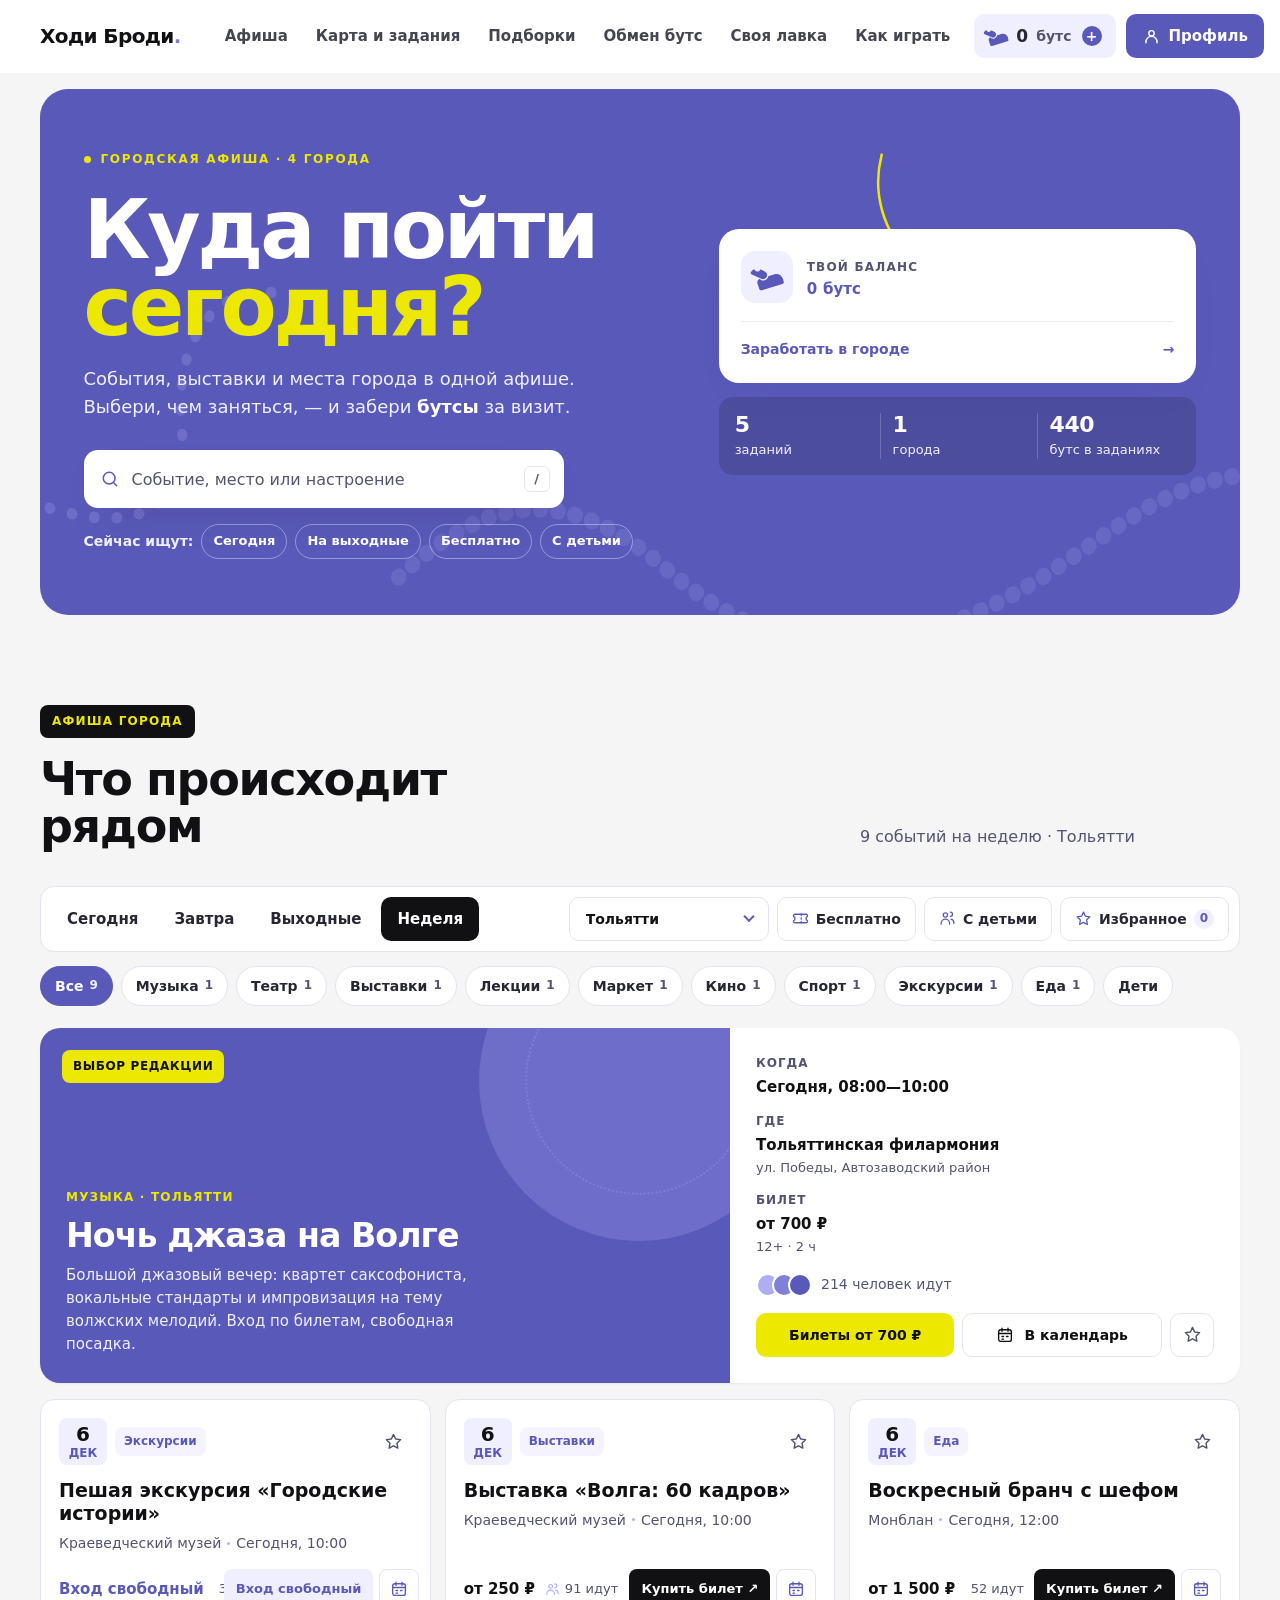
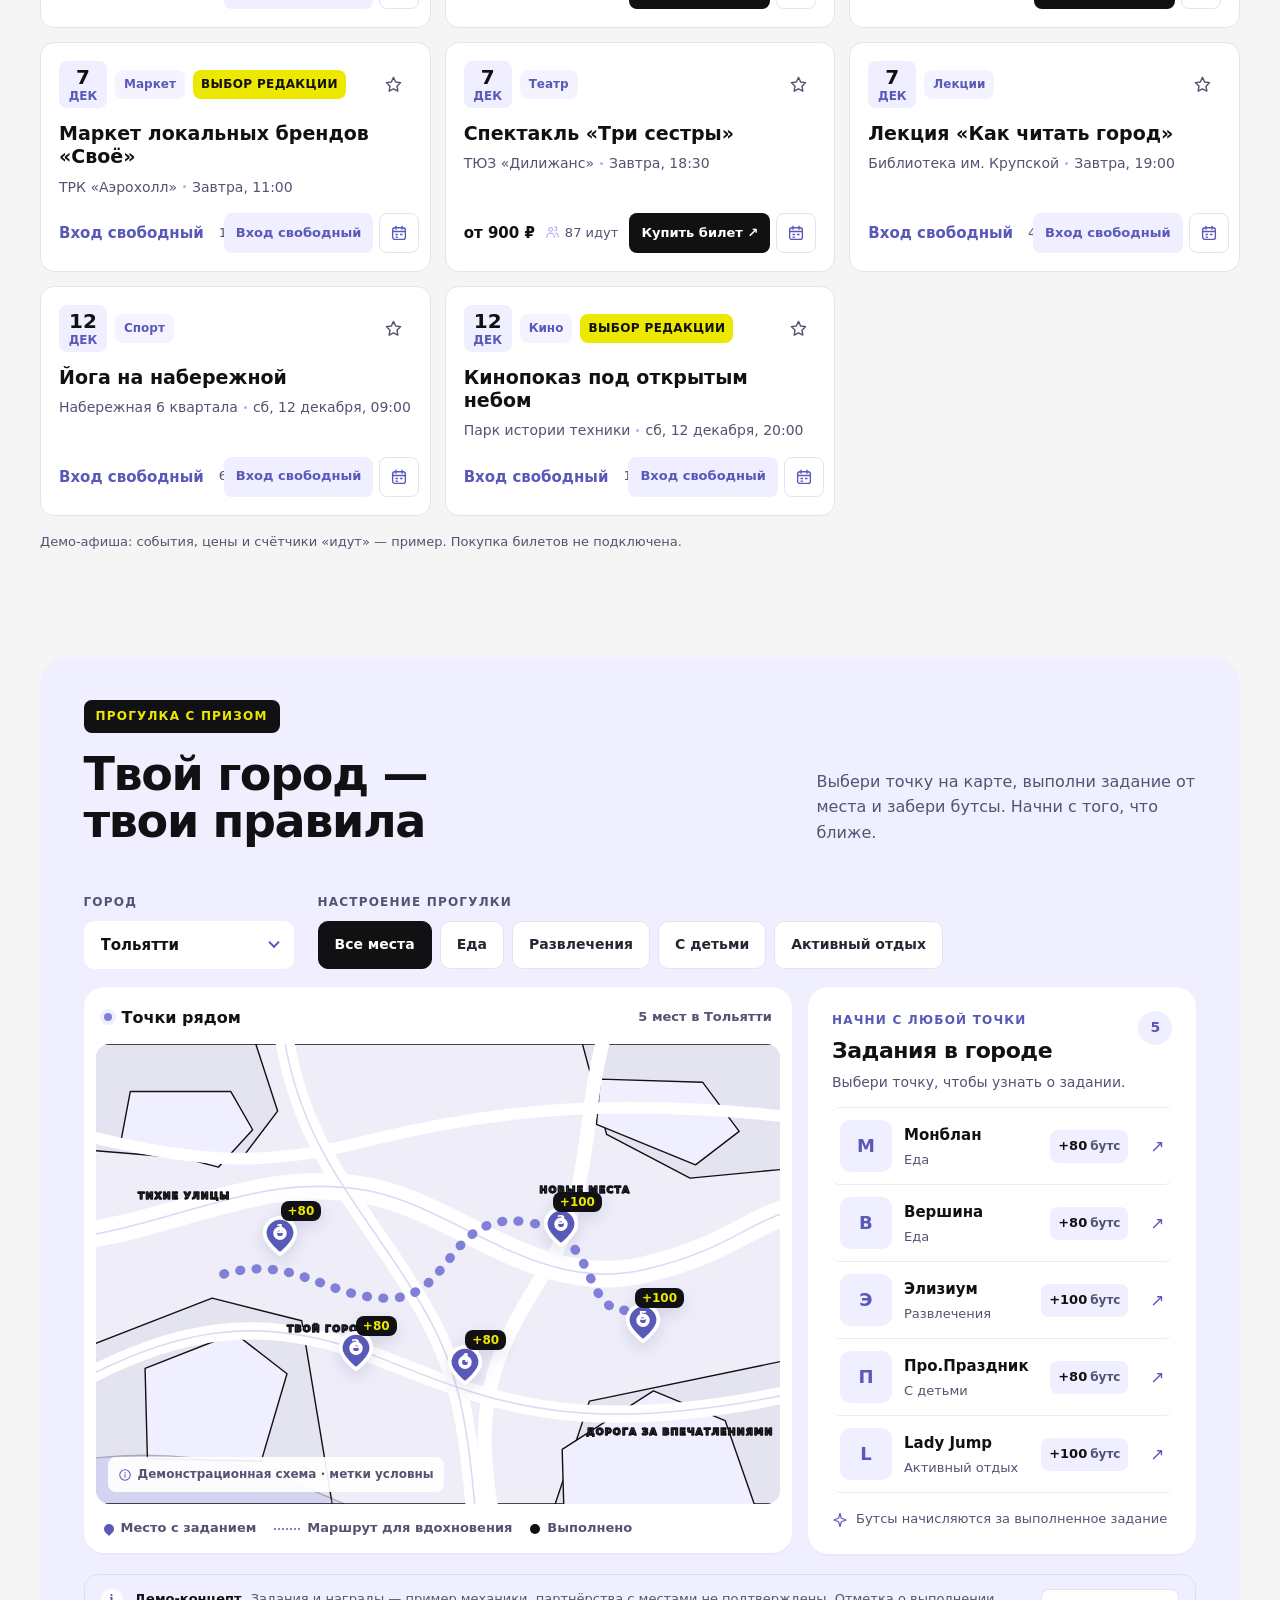
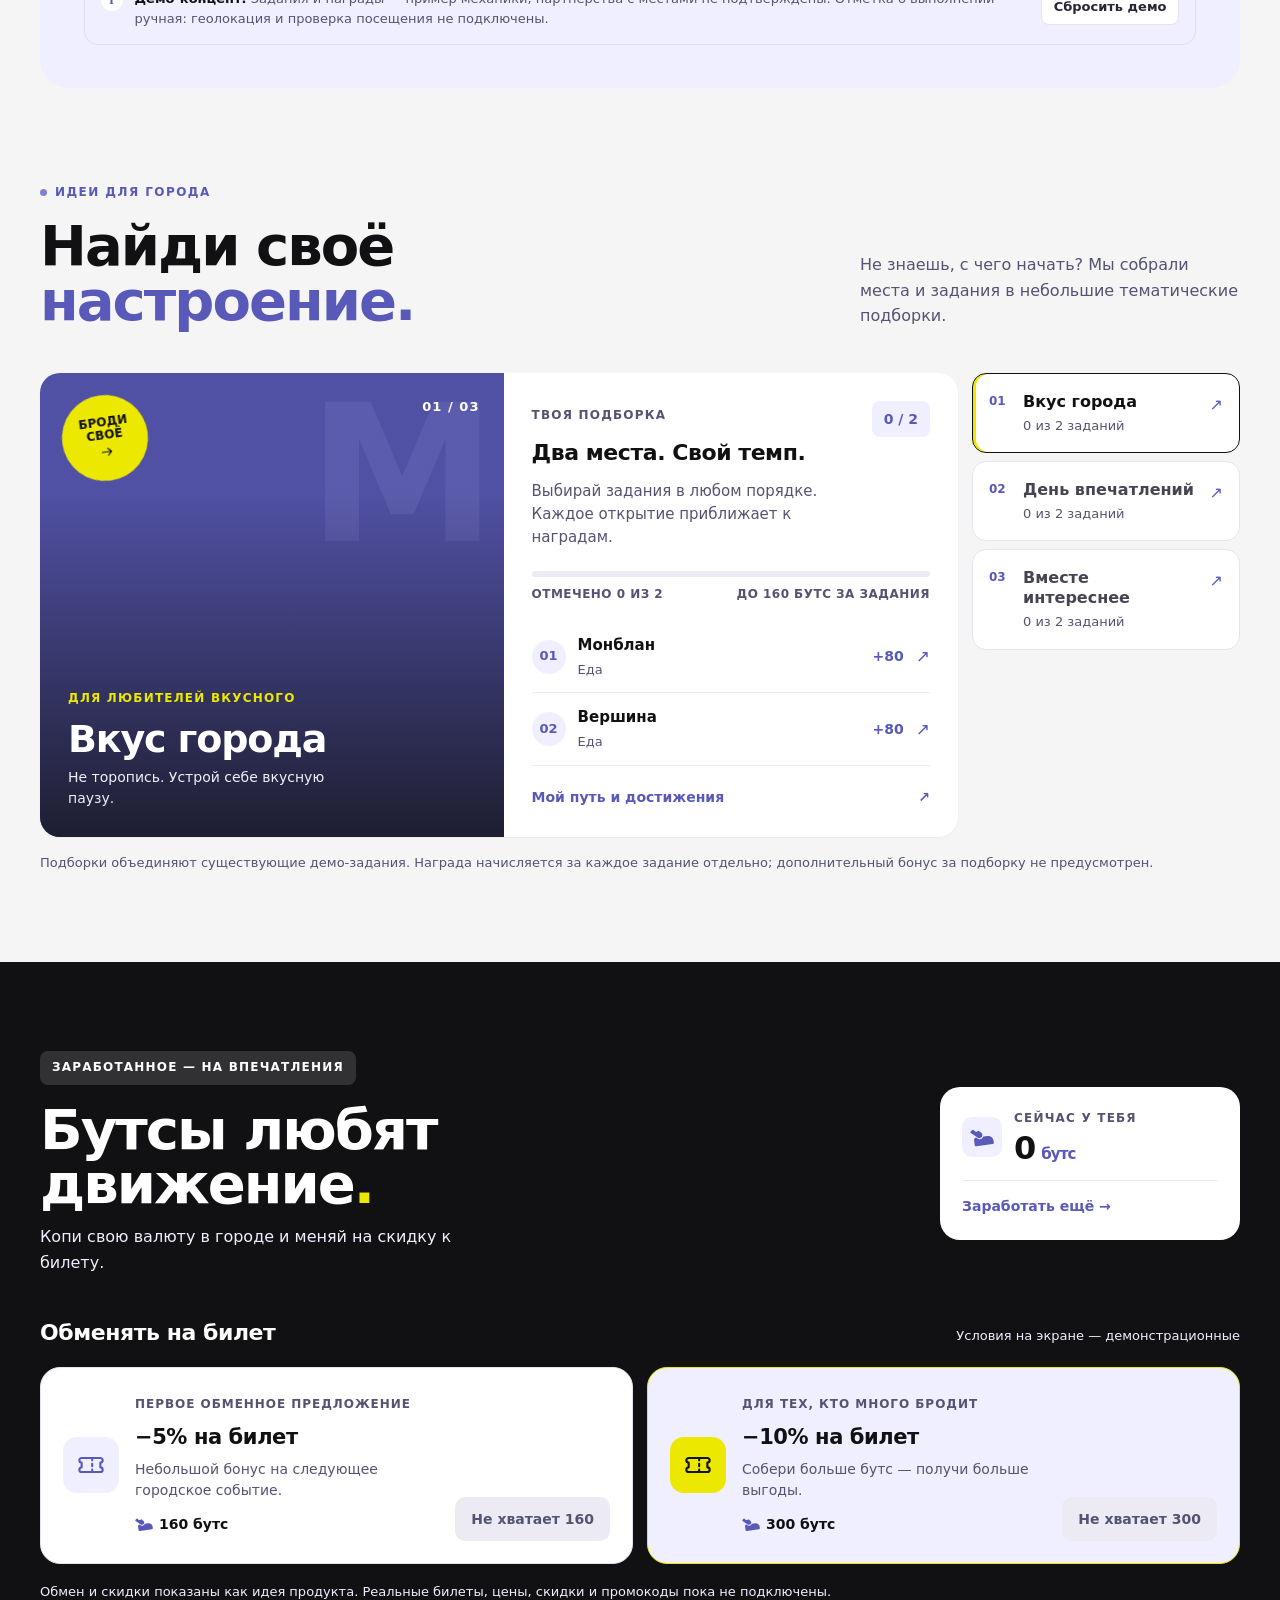
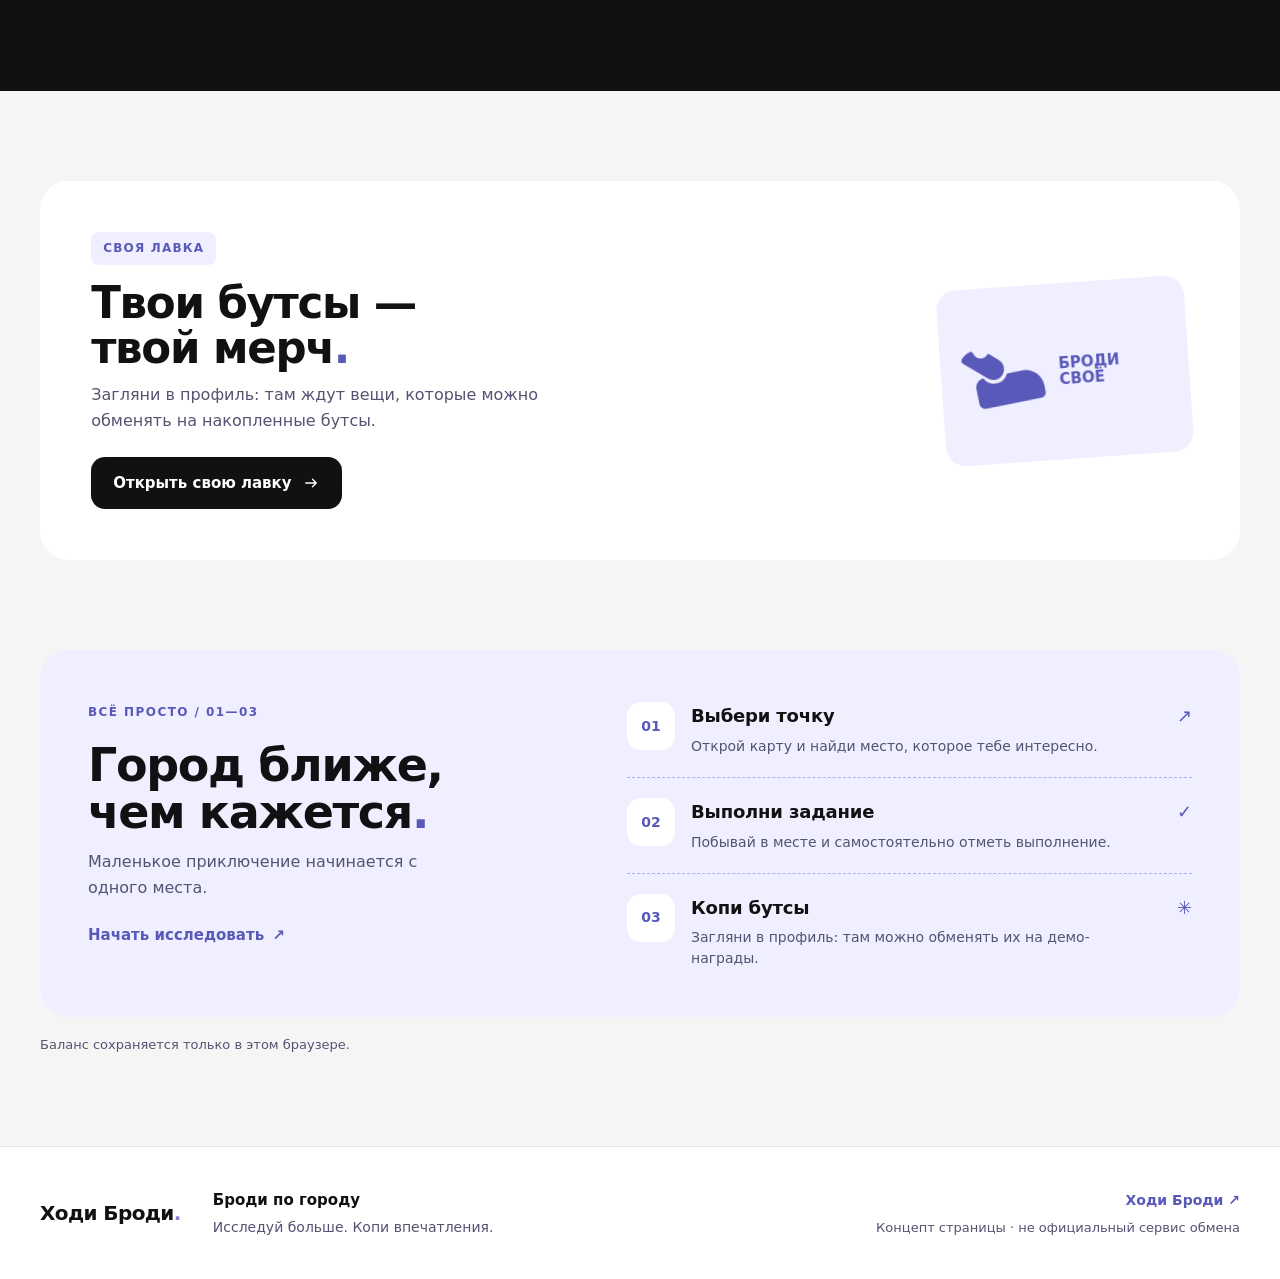
==== commit 510dd417: "Афиша, поиск с подсказками и экспорт в календарь Закрыт разрыв между заявленным продуктом (городская" ====
--- a/index.html
+++ b/index.html
@@ -4,9 +4,9 @@
   <meta charset="utf-8">
   <meta name="viewport" content="width=device-width, initial-scale=1">
   <meta name="theme-color" content="#8080d8">
-  <meta name="description" content="Ходи Броди — городская афиша и задания: исследуй места, выполняй задания и копи бутсы на скидки и мерч.">
-  <title>Ходи Броди — задания, бутсы, открытия</title>
-  <link rel="stylesheet" href="styles.css?v=20261122-redesign">
+  <meta name="description" content="Ходи Броди — городская афиша: события, выставки, лекции и места в Тольятти и Самаре. Выбери, куда пойти сегодня.">
+  <title>Ходи Броди — афиша города, события и места</title>
+  <link rel="stylesheet" href="styles.css?v=20261122-events">
 </head>
 <body>
 <svg class="svg-defs" xmlns="http://www.w3.org/2000/svg" aria-hidden="true" focusable="false">
@@ -23,6 +23,8 @@
   <symbol id="i-spark" viewBox="0 0 24 24"><path d="m12 2 1.8 7.1L21 12l-7.2 2.7L12 22l-2-7.3L3 12l7-2.9L12 2Z"/></symbol>
   <symbol id="i-check" viewBox="0 0 24 24"><path d="m5 12 5 5L20 7"/></symbol>
   <symbol id="i-info" viewBox="0 0 24 24"><circle cx="12" cy="12" r="9"/><path d="M12 11v5"/><circle cx="12" cy="7.8" r="1.1" fill="currentColor" stroke="none"/></symbol>
+  <symbol id="i-search" viewBox="0 0 24 24"><circle cx="11" cy="11" r="7"/><path d="m20 20-3.6-3.6"/></symbol>
+  <symbol id="i-calendar" viewBox="0 0 24 24"><rect x="3.5" y="5" width="17" height="15.5" rx="3"/><path d="M8 3v4m8-4v4M3.5 10h17M8 14h2m4 0h2m-8 3.5h2"/></symbol>
   <symbol id="i-menu" viewBox="0 0 24 24"><path d="M4 7h16M4 12h16M4 17h10"/></symbol>
   <symbol id="i-close" viewBox="0 0 24 24"><path d="m6 6 12 12M18 6 6 18"/></symbol>
 </svg>
@@ -36,6 +38,7 @@
       <span class="brand-word" aria-hidden="true">Ходи Броди</span>
     </a>
     <nav class="primary-nav" aria-label="Главная навигация">
+      <a href="#events">Афиша</a>
       <a href="#map-section">Карта и задания</a>
       <a href="#collections">Подборки</a>
       <a href="#exchange">Обмен бутс</a>
@@ -59,6 +62,7 @@
     </div>
   </div>
   <nav class="mobile-nav" id="mobile-nav" aria-label="Мобильная навигация">
+    <a href="#events">Афиша</a>
     <a href="#map-section">Карта и задания</a>
     <a href="#collections">Подборки</a>
     <a href="#exchange">Обмен бутс</a>
@@ -77,12 +81,24 @@
     </svg>
     <div class="hero-inner">
       <div class="hero-copy">
-        <span class="hero-kicker">Новый способ исследовать город</span>
-        <h1 class="hero-title" id="hero-title">Броди.<br>Выполняй.<br><em>Копи.</em></h1>
-        <p class="hero-lead">Исследуй городские места, закрывай задания и собирай <strong>бутсы</strong> — свою валюту впечатлений.</p>
-        <div class="hero-actions">
-          <a class="btn btn--primary" href="#map-section">На карту <svg aria-hidden="true"><use href="#i-arrow"/></svg></a>
-          <a class="btn btn--ghost" href="#exchange">Куда потратить бутсы</a>
+        <span class="hero-kicker">Городская афиша · 4 города</span>
+        <h1 class="hero-title" id="hero-title">Куда пойти<br><em>сегодня?</em></h1>
+        <p class="hero-lead">События, выставки и места города в одной афише. Выбери, чем заняться, — и забери <strong>бутсы</strong> за визит.</p>
+        <form class="hero-search" id="hero-search" role="search" autocomplete="off">
+          <svg class="hero-search-icon" aria-hidden="true"><use href="#i-search"/></svg>
+          <label class="visually-hidden" for="search-input">Поиск событий и мест</label>
+          <input id="search-input" name="q" type="search" placeholder="Событие, место или настроение" aria-describedby="search-hint"
+                 role="combobox" aria-expanded="false" aria-controls="search-results" aria-autocomplete="list">
+          <kbd class="hero-search-kbd" aria-hidden="true">/</kbd>
+          <div class="search-panel" id="search-results" role="listbox" aria-label="Результаты поиска" hidden></div>
+          <p class="visually-hidden" id="search-hint">Начните вводить название события, места или категорию. Стрелки — навигация, Enter — выбор.</p>
+        </form>
+        <div class="hero-quick" id="hero-quick" aria-label="Быстрые фильтры афиши">
+          <span>Сейчас ищут:</span>
+          <a href="#events" data-quick="today">Сегодня</a>
+          <a href="#events" data-quick="weekend">На выходные</a>
+          <a href="#events" data-quick="free">Бесплатно</a>
+          <a href="#events" data-quick="kids">С детьми</a>
         </div>
       </div>
       <div class="hero-aside">
@@ -102,6 +118,56 @@
           <li><b id="hero-reward">440</b><span>бутс в заданиях</span></li>
         </ul>
       </div>
+    </div>
+  </section>
+
+  <section class="events-section" id="events" aria-labelledby="events-title">
+    <div class="container">
+      <div class="events-head">
+        <div>
+          <span class="eyebrow">Афиша города</span>
+          <h2 class="section-title" id="events-title">Что происходит<br>рядом</h2>
+        </div>
+        <p class="section-text" id="events-summary" aria-live="polite" aria-atomic="true">Собираем события на ближайшие дни. Выбирай по дате, теме и цене.</p>
+      </div>
+
+      <div class="events-controls">
+        <div class="period-tabs" id="period-tabs" role="group" aria-label="Период афиши">
+          <button type="button" data-period="today" aria-pressed="false">Сегодня</button>
+          <button type="button" data-period="tomorrow" aria-pressed="false">Завтра</button>
+          <button type="button" data-period="weekend" aria-pressed="false">Выходные</button>
+          <button type="button" data-period="week" aria-pressed="true">Неделя</button>
+        </div>
+        <div class="events-filters">
+          <label class="field field--compact">
+            <span class="visually-hidden">Город афиши</span>
+            <span class="select-wrap select-wrap--sm">
+              <select id="events-city">
+                <option>Тольятти</option>
+                <option>Самара</option>
+                <option>Жигулёвск</option>
+                <option>Новокуйбышевск</option>
+              </select>
+            </span>
+          </label>
+          <button type="button" class="chip chip--filter" id="events-free" aria-pressed="false">
+            <svg aria-hidden="true"><use href="#i-ticket"/></svg> Бесплатно
+          </button>
+          <button type="button" class="chip chip--filter" id="events-kids" aria-pressed="false">
+            <svg aria-hidden="true"><use href="#i-family"/></svg> С детьми
+          </button>
+          <button type="button" class="chip chip--filter" id="events-saved" aria-pressed="false">
+            <svg aria-hidden="true"><use href="#i-star"/></svg> Избранное <span id="events-saved-count">0</span>
+          </button>
+        </div>
+      </div>
+
+      <div class="events-catbar" id="events-categories" role="group" aria-label="Категории событий"></div>
+
+      <div class="events-feature" id="events-feature"></div>
+      <div class="events-feed" id="events-feed"></div>
+      <div class="events-empty" id="events-empty" hidden></div>
+      <p class="events-caption">Демо-афиша: события, цены и счётчики «идут» — пример. Покупка билетов не подключена.</p>
     </div>
   </section>
 
@@ -316,7 +382,7 @@
 </footer>
 
 <div class="toast" id="toast" role="status" aria-live="polite"></div>
-<script src="data.js?v=20261122-redesign"></script>
-<script src="app.js?v=20261122-redesign"></script>
+<script src="data.js?v=20261122-events"></script>
+<script src="app.js?v=20261122-events"></script>
 </body>
 </html>
--- a/styles.css
+++ b/styles.css
@@ -1762,6 +1762,7 @@
 
 .collection-progress-meta {
   display: flex;
+  flex-wrap: wrap;
   justify-content: space-between;
   gap: 12px;
   margin-top: 8px;
@@ -2013,9 +2014,10 @@
 
 .offer-heading {
   display: flex;
+  flex-wrap: wrap;
   align-items: baseline;
   justify-content: space-between;
-  gap: 16px;
+  gap: 6px 16px;
   margin: 40px 0 16px;
 }
 
@@ -3066,3 +3068,896 @@
     transition: none !important;
   }
 }
+
+/* ==========================================================================
+   Афиша: поиск в hero, лента событий, карточки, календарь
+   ========================================================================== */
+
+/* Поиск в hero */
+.hero-search {
+  position: relative;
+  display: flex;
+  align-items: center;
+  gap: 10px;
+  width: min(100%, 480px);
+  min-height: 58px;
+  margin-top: 28px;
+  padding: 0 14px 0 16px;
+  border-radius: var(--r-md);
+  background: var(--white);
+  color: var(--ink);
+  box-shadow: 0 18px 40px -26px rgba(17, 17, 19, 0.6);
+}
+
+.hero-search-icon {
+  width: 20px;
+  height: 20px;
+  color: var(--purple-text);
+  flex: none;
+}
+
+.hero-search input {
+  flex: 1;
+  min-width: 0;
+  height: 56px;
+  border: 0;
+  background: transparent;
+  color: var(--ink);
+  font: inherit;
+  font-size: 16px;
+}
+
+.hero-search input::placeholder {
+  color: var(--muted);
+}
+
+.hero-search input:focus-visible {
+  outline: none;
+}
+
+.hero-search:focus-within {
+  outline: 3px solid var(--yellow);
+  outline-offset: 2px;
+}
+
+.hero-search input::-webkit-search-cancel-button {
+  accent-color: var(--purple-text);
+}
+
+.hero-search-kbd {
+  display: grid;
+  place-items: center;
+  width: 26px;
+  height: 26px;
+  border: 1px solid var(--line);
+  border-radius: 6px;
+  color: var(--muted);
+  font-family: inherit;
+  font-size: 13px;
+  font-weight: 700;
+  flex: none;
+}
+
+.search-panel {
+  position: absolute;
+  top: calc(100% + 8px);
+  right: 0;
+  left: 0;
+  z-index: 30;
+  max-height: 392px;
+  padding: 8px;
+  border-radius: var(--r-md);
+  background: var(--white);
+  box-shadow: var(--shadow-l);
+  overflow-y: auto;
+}
+
+.search-panel[hidden] {
+  display: none;
+}
+
+.search-hit {
+  display: grid;
+  grid-template-columns: 76px minmax(0, 1fr) 16px;
+  gap: 10px;
+  align-items: center;
+  width: 100%;
+  padding: 10px 10px;
+  border-radius: var(--r-xs);
+  text-align: left;
+}
+
+.search-hit:hover,
+.search-hit.is-active {
+  background: var(--pale);
+}
+
+.search-hit-type {
+  color: var(--purple-text);
+  font-size: 12px;
+  font-weight: 800;
+  letter-spacing: 0.06em;
+  text-transform: uppercase;
+}
+
+.search-hit-copy b {
+  display: block;
+  color: var(--ink);
+  font-size: 15px;
+  font-weight: 700;
+}
+
+.search-hit-copy small {
+  display: block;
+  margin-top: 2px;
+  color: var(--muted);
+  font-size: 13px;
+}
+
+.search-hit-arrow {
+  color: var(--purple-text);
+  font-size: 15px;
+  text-align: right;
+}
+
+.search-empty {
+  padding: 14px 12px;
+  color: var(--muted);
+  font-size: 14px;
+  line-height: 1.5;
+}
+
+.hero-quick {
+  display: flex;
+  flex-wrap: wrap;
+  align-items: center;
+  gap: 8px;
+  margin-top: 16px;
+  color: var(--pale);
+  font-size: 14px;
+}
+
+.hero-quick > span {
+  font-weight: 600;
+}
+
+.hero-quick a {
+  padding: 6px 11px;
+  border: 1px solid rgba(240, 239, 255, 0.42);
+  border-radius: var(--r-pill);
+  color: var(--white);
+  font-size: 13px;
+  font-weight: 700;
+  transition: background-color var(--speed) linear, border-color var(--speed) linear;
+}
+
+.hero-quick a:hover {
+  background: var(--hover-light);
+  border-color: var(--yellow);
+}
+
+/* Секция афиши */
+.events-section {
+  padding-block: var(--section-y);
+}
+
+.events-head {
+  display: grid;
+  grid-template-columns: minmax(0, 1fr) minmax(280px, 380px);
+  gap: clamp(20px, 4vw, 64px);
+  align-items: end;
+  margin-bottom: clamp(24px, 3vw, 36px);
+}
+
+.events-controls {
+  display: flex;
+  flex-wrap: wrap;
+  align-items: center;
+  justify-content: space-between;
+  gap: 12px;
+  padding: 10px;
+  border: 1px solid var(--line);
+  border-radius: var(--r-md);
+  background: var(--white);
+}
+
+.period-tabs {
+  display: inline-flex;
+  flex-wrap: wrap;
+  gap: 4px;
+}
+
+.period-tabs button {
+  min-height: 44px;
+  padding: 0 16px;
+  border-radius: var(--r-sm);
+  color: var(--text);
+  font-size: 15px;
+  font-weight: 700;
+  transition: background-color var(--speed) linear, color var(--speed) linear;
+}
+
+.period-tabs button:hover {
+  background: var(--pale-hover);
+}
+
+.period-tabs button[aria-pressed="true"] {
+  background: var(--ink);
+  color: var(--white);
+}
+
+.events-filters {
+  display: flex;
+  flex-wrap: wrap;
+  align-items: center;
+  gap: 8px;
+}
+
+.select-wrap--sm select {
+  height: 44px;
+  min-width: 150px;
+  border: 1.5px solid var(--line);
+  font-size: 14px;
+}
+
+.select-wrap--sm select:hover {
+  border-color: var(--purple-light);
+}
+
+.chip--filter {
+  min-height: 44px;
+  gap: 7px;
+  padding: 0 14px;
+  font-size: 14px;
+}
+
+.chip--filter svg {
+  width: 17px;
+  height: 17px;
+  color: var(--purple-text);
+}
+
+.chip--filter[aria-pressed="true"] svg {
+  color: var(--yellow);
+}
+
+.chip--filter span {
+  display: grid;
+  place-items: center;
+  min-width: 20px;
+  height: 20px;
+  padding: 0 6px;
+  border-radius: var(--r-pill);
+  background: var(--pale);
+  color: var(--purple-text);
+  font-size: 12px;
+  font-weight: 800;
+}
+
+.events-catbar {
+  display: flex;
+  gap: 8px;
+  margin: 14px 0 18px;
+  padding-bottom: 4px;
+  overflow-x: auto;
+  scrollbar-width: none;
+}
+
+.events-catbar::-webkit-scrollbar {
+  display: none;
+}
+
+.tag-chip {
+  display: inline-flex;
+  align-items: center;
+  gap: 6px;
+  min-height: 40px;
+  padding: 0 14px;
+  border: 1.5px solid var(--line);
+  border-radius: var(--r-pill);
+  background: var(--white);
+  color: var(--text);
+  font-size: 14px;
+  font-weight: 700;
+  white-space: nowrap;
+  transition: background-color var(--speed) linear, border-color var(--speed) linear, color var(--speed) linear;
+}
+
+.tag-chip:hover {
+  border-color: var(--purple-light);
+  background: var(--pale-hover);
+}
+
+.tag-chip span {
+  color: var(--muted);
+  font-size: 12px;
+  font-variant-numeric: tabular-nums;
+}
+
+.tag-chip[aria-pressed="true"] {
+  border-color: var(--purple-ink);
+  background: var(--purple-ink);
+  color: var(--white);
+}
+
+.tag-chip[aria-pressed="true"] span {
+  color: var(--pale);
+}
+
+/* Подборка дня */
+.events-feature {
+  margin-bottom: 16px;
+}
+
+.feature-ev {
+  display: grid;
+  grid-template-columns: minmax(0, 1.15fr) minmax(0, 0.85fr);
+  border-radius: var(--r-lg);
+  background: var(--white);
+  box-shadow: var(--shadow-s);
+  overflow: hidden;
+}
+
+.feature-ev-media {
+  position: relative;
+  display: flex;
+  flex-direction: column;
+  justify-content: flex-end;
+  min-height: 300px;
+  padding: 26px;
+  background: var(--purple-ink);
+  color: var(--white);
+  overflow: hidden;
+}
+
+.feature-ev-wash {
+  position: absolute;
+  inset: -30% -10% auto auto;
+  width: 320px;
+  height: 320px;
+  border-radius: 50%;
+  background: var(--purple);
+  opacity: 0.55;
+}
+
+.feature-ev-wash::after {
+  content: "";
+  position: absolute;
+  inset: 46px;
+  border: 2px dotted var(--purple-light);
+  border-radius: 50%;
+  opacity: 0.6;
+}
+
+.feature-ev-flag {
+  position: absolute;
+  top: 22px;
+  left: 22px;
+  z-index: 1;
+  padding: 7px 11px;
+  border-radius: var(--r-xs);
+  background: var(--yellow);
+  color: var(--ink);
+  font-size: 12px;
+  font-weight: 900;
+  letter-spacing: 0.05em;
+  text-transform: uppercase;
+}
+
+.feature-ev-title {
+  position: relative;
+  z-index: 1;
+}
+
+.feature-ev-cat {
+  color: var(--yellow);
+  font-size: 12px;
+  font-weight: 800;
+  letter-spacing: 0.1em;
+  text-transform: uppercase;
+}
+
+.feature-ev-title h3 {
+  margin: 10px 0 10px;
+  font-size: clamp(26px, 2.6vw, 36px);
+  line-height: 1.04;
+  letter-spacing: -0.03em;
+  font-weight: 900;
+  text-wrap: balance;
+}
+
+.feature-ev-title p {
+  max-width: 46ch;
+  color: var(--pale);
+  font-size: 15px;
+  line-height: 1.55;
+}
+
+.feature-ev-side {
+  display: flex;
+  flex-direction: column;
+  gap: 16px;
+  padding: 26px;
+}
+
+.feature-ev-facts {
+  display: grid;
+  gap: 14px;
+  margin: 0;
+}
+
+.feature-ev-facts dt {
+  color: var(--muted);
+  font-size: 12px;
+  font-weight: 800;
+  letter-spacing: 0.08em;
+  text-transform: uppercase;
+}
+
+.feature-ev-facts dd {
+  margin: 4px 0 0;
+  color: var(--ink);
+  font-size: 15px;
+  font-weight: 700;
+  line-height: 1.4;
+}
+
+.feature-ev-facts small {
+  display: block;
+  margin-top: 3px;
+  color: var(--muted);
+  font-size: 13px;
+  font-weight: 500;
+  line-height: 1.4;
+}
+
+.feature-ev-going {
+  display: flex;
+  align-items: center;
+  gap: 9px;
+  color: var(--muted);
+  font-size: 14px;
+}
+
+.going-faces {
+  display: inline-flex;
+}
+
+.going-faces i {
+  width: 24px;
+  height: 24px;
+  border: 2px solid var(--white);
+  border-radius: 50%;
+  background: var(--purple-light);
+}
+
+.going-faces i:nth-child(2) {
+  margin-left: -8px;
+  background: var(--purple);
+}
+
+.going-faces i:nth-child(3) {
+  margin-left: -8px;
+  background: var(--purple-ink);
+}
+
+.feature-ev-actions {
+  display: flex;
+  flex-wrap: wrap;
+  gap: 8px;
+  margin-top: auto;
+}
+
+.feature-ev-actions .btn {
+  flex: 1 1 auto;
+}
+
+/* Лента событий */
+.events-feed {
+  display: grid;
+  grid-template-columns: repeat(3, minmax(0, 1fr));
+  gap: 14px;
+}
+
+.ev-card {
+  display: flex;
+  flex-direction: column;
+  padding: 18px;
+  border: 1px solid var(--line);
+  border-radius: var(--r-md);
+  background: var(--white);
+  transition: border-color var(--speed) linear, transform var(--speed) var(--ease), box-shadow var(--speed) ease;
+}
+
+.ev-card:hover {
+  border-color: var(--purple-light);
+  transform: translateY(-2px);
+  box-shadow: var(--shadow-m);
+}
+
+.ev-card-top {
+  display: flex;
+  align-items: center;
+  gap: 8px;
+  margin-bottom: 14px;
+}
+
+.ev-date {
+  display: grid;
+  place-items: center;
+  min-width: 48px;
+  padding: 6px 4px;
+  border-radius: var(--r-xs);
+  background: var(--pale);
+  color: var(--ink);
+  line-height: 1;
+}
+
+.ev-date b {
+  font-size: 20px;
+  font-weight: 900;
+  font-variant-numeric: tabular-nums;
+}
+
+.ev-date span {
+  margin-top: 3px;
+  color: var(--purple-text);
+  font-size: 12px;
+  font-weight: 800;
+  text-transform: uppercase;
+}
+
+.ev-cat {
+  padding: 5px 9px;
+  border-radius: var(--r-xs);
+  background: var(--pale-hover);
+  color: var(--purple-text);
+  font-size: 12px;
+  font-weight: 800;
+}
+
+.ev-pick {
+  padding: 5px 8px;
+  border-radius: var(--r-xs);
+  background: var(--yellow);
+  color: var(--ink);
+  font-size: 12px;
+  font-weight: 900;
+  letter-spacing: 0.03em;
+  text-transform: uppercase;
+}
+
+.ev-save {
+  display: grid;
+  place-items: center;
+  width: 36px;
+  height: 36px;
+  margin-left: auto;
+  border-radius: 50%;
+  color: var(--muted);
+  transition: color var(--speed) linear, background-color var(--speed) linear;
+}
+
+.ev-save svg {
+  width: 19px;
+  height: 19px;
+}
+
+.ev-save:hover {
+  background: var(--pale);
+  color: var(--purple-text);
+}
+
+.ev-save.is-saved {
+  background: var(--yellow);
+  color: var(--ink);
+}
+
+.ev-save.is-saved svg {
+  fill: currentColor;
+}
+
+.ev-save--lg {
+  width: 44px;
+  height: 44px;
+  margin-left: 0;
+  border: 1.5px solid var(--line);
+  border-radius: var(--r-sm);
+  background: var(--white);
+}
+
+.ev-save--lg:hover {
+  border-color: var(--purple-light);
+}
+
+.ev-title {
+  font-size: 19px;
+  line-height: 1.22;
+  letter-spacing: -0.02em;
+  font-weight: 900;
+}
+
+.ev-title-btn {
+  padding: 0;
+  color: var(--ink);
+  font: inherit;
+  text-align: left;
+}
+
+.ev-title-btn:hover {
+  color: var(--purple-text);
+  text-decoration: underline;
+  text-underline-offset: 3px;
+}
+
+.ev-meta {
+  display: flex;
+  flex-wrap: wrap;
+  align-items: center;
+  gap: 6px;
+  margin-top: 8px;
+  color: var(--muted);
+  font-size: 14px;
+  line-height: 1.45;
+}
+
+.ev-dot {
+  width: 3px;
+  height: 3px;
+  border-radius: 50%;
+  background: var(--purple-light);
+}
+
+.feature-ev-price {
+  cursor: default;
+}
+
+.feature-ev-price:hover {
+  transform: none;
+}
+
+.ev-foot {
+  display: grid;
+  grid-template-columns: auto minmax(0, 1fr) auto;
+  align-items: center;
+  gap: 10px;
+  margin-top: auto;
+  padding-top: 16px;
+}
+
+.ev-price {
+  color: var(--ink);
+  font-size: 15px;
+  font-weight: 800;
+  font-variant-numeric: tabular-nums;
+  white-space: nowrap;
+}
+
+.ev-price.is-free {
+  color: var(--purple-text);
+}
+
+.ev-going {
+  display: inline-flex;
+  align-items: center;
+  gap: 5px;
+  color: var(--muted);
+  font-size: 13px;
+  white-space: nowrap;
+}
+
+.ev-going svg {
+  width: 15px;
+  height: 15px;
+  color: var(--purple-light);
+}
+
+.ev-actions {
+  display: inline-flex;
+  align-items: center;
+  gap: 6px;
+}
+
+.ev-cta {
+  display: inline-flex;
+  align-items: center;
+  gap: 6px;
+  min-height: 40px;
+  padding: 0 12px;
+  border-radius: var(--r-xs);
+  background: var(--ink);
+  color: var(--white);
+  font-size: 13px;
+  font-weight: 800;
+  white-space: nowrap;
+}
+
+.ev-cta.is-free {
+  background: var(--pale);
+  color: var(--purple-text);
+}
+
+.ev-cal {
+  display: grid;
+  place-items: center;
+  width: 40px;
+  height: 40px;
+  border: 1.5px solid var(--line);
+  border-radius: var(--r-xs);
+  color: var(--purple-text);
+  transition: border-color var(--speed) linear, background-color var(--speed) linear;
+}
+
+.ev-cal:hover {
+  border-color: var(--purple-light);
+  background: var(--pale-hover);
+}
+
+.ev-cal svg {
+  width: 18px;
+  height: 18px;
+}
+
+/* Пустое состояние афиши */
+.events-empty {
+  margin-top: 4px;
+  padding: 40px 20px;
+  border: 1px dashed var(--purple-light);
+  border-radius: var(--r-lg);
+  background: var(--white);
+  text-align: center;
+}
+
+.events-empty[hidden] {
+  display: none;
+}
+
+.events-empty-icon {
+  display: grid;
+  place-items: center;
+  width: 56px;
+  height: 56px;
+  margin: 0 auto 14px;
+  border-radius: var(--r-md);
+  background: var(--pale);
+  color: var(--purple-ink);
+}
+
+.events-empty-icon svg {
+  width: 28px;
+  height: 28px;
+}
+
+.events-empty b {
+  display: block;
+  font-size: 19px;
+  font-weight: 900;
+}
+
+.events-empty p {
+  max-width: 42ch;
+  margin: 8px auto 18px;
+  color: var(--muted);
+  font-size: 15px;
+  line-height: 1.5;
+}
+
+.events-caption {
+  margin-top: 16px;
+  color: var(--muted);
+  font-size: 13px;
+  line-height: 1.5;
+}
+
+/* Афиша: адаптив */
+@media (max-width: 1080px) {
+  .events-feed {
+    grid-template-columns: repeat(2, minmax(0, 1fr));
+  }
+}
+
+@media (max-width: 980px) {
+  .feature-ev {
+    grid-template-columns: 1fr;
+  }
+
+  .feature-ev-media {
+    min-height: 240px;
+  }
+
+  .events-head {
+    grid-template-columns: 1fr;
+    gap: 16px;
+    align-items: start;
+  }
+}
+
+@media (max-width: 760px) {
+  .events-controls {
+    display: block;
+    padding: 8px;
+  }
+
+  .period-tabs {
+    display: grid;
+    grid-template-columns: repeat(2, 1fr);
+    gap: 6px;
+  }
+
+  .period-tabs button {
+    padding: 0 10px;
+  }
+
+  .events-filters {
+    margin-top: 10px;
+  }
+
+  .events-filters .field,
+  .events-filters .select-wrap,
+  .select-wrap--sm select {
+    width: 100%;
+  }
+
+  .events-filters .chip--filter {
+    flex: 1 1 auto;
+    justify-content: center;
+  }
+
+  .events-feed {
+    grid-template-columns: 1fr;
+  }
+
+  .feature-ev-media {
+    min-height: 220px;
+    padding: 20px;
+  }
+
+  .feature-ev-side {
+    padding: 20px;
+  }
+
+  .hero-search {
+    min-height: 54px;
+    margin-top: 22px;
+  }
+
+  .hero-search input {
+    height: 52px;
+  }
+
+  .hero-search-kbd {
+    display: none;
+  }
+
+  .search-hit {
+    grid-template-columns: 64px minmax(0, 1fr);
+  }
+
+  .search-hit-arrow {
+    display: none;
+  }
+
+  .ev-foot {
+    grid-template-columns: auto auto;
+    row-gap: 12px;
+  }
+
+  .ev-going {
+    justify-content: flex-end;
+  }
+
+  .ev-actions {
+    grid-column: 1 / -1;
+  }
+
+  .ev-cta {
+    flex: 1;
+    justify-content: center;
+  }
+}
+
+@media (prefers-reduced-motion: reduce) {
+  .ev-card:hover {
+    transform: none;
+  }
+}
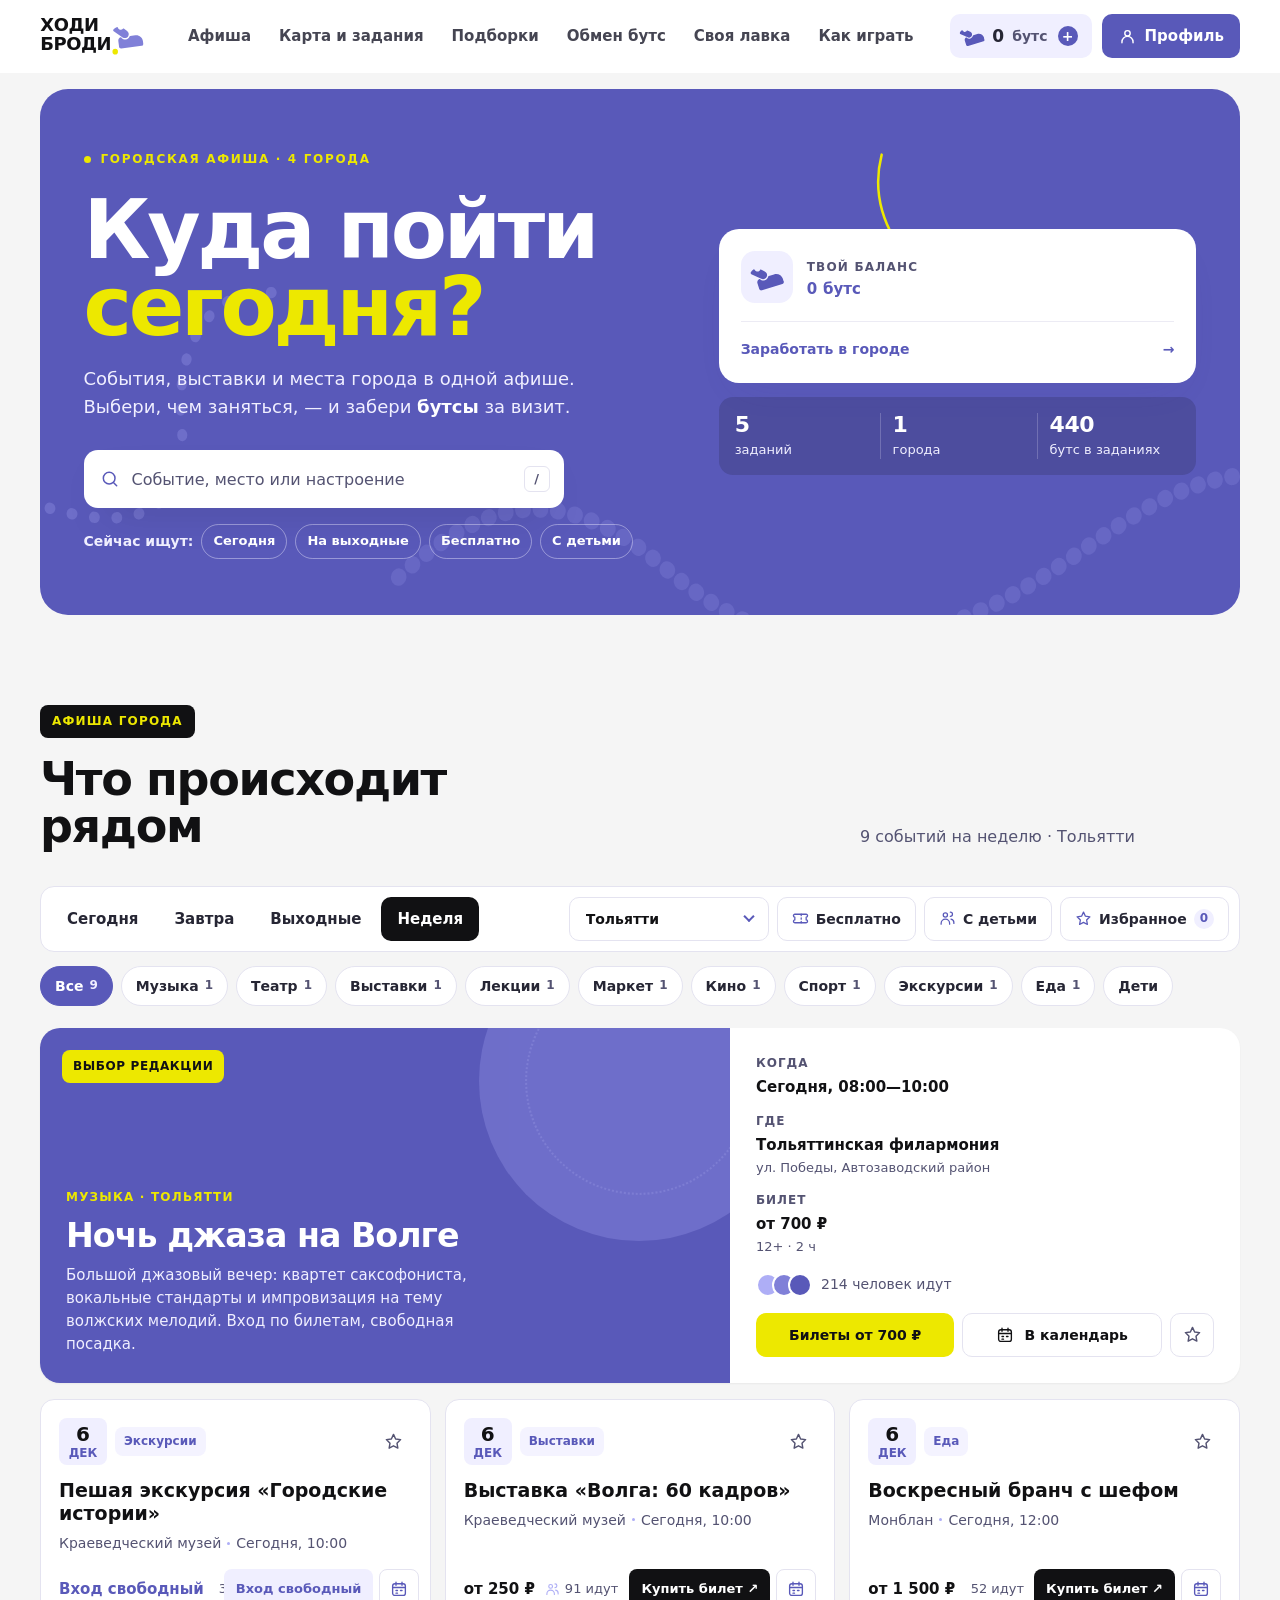
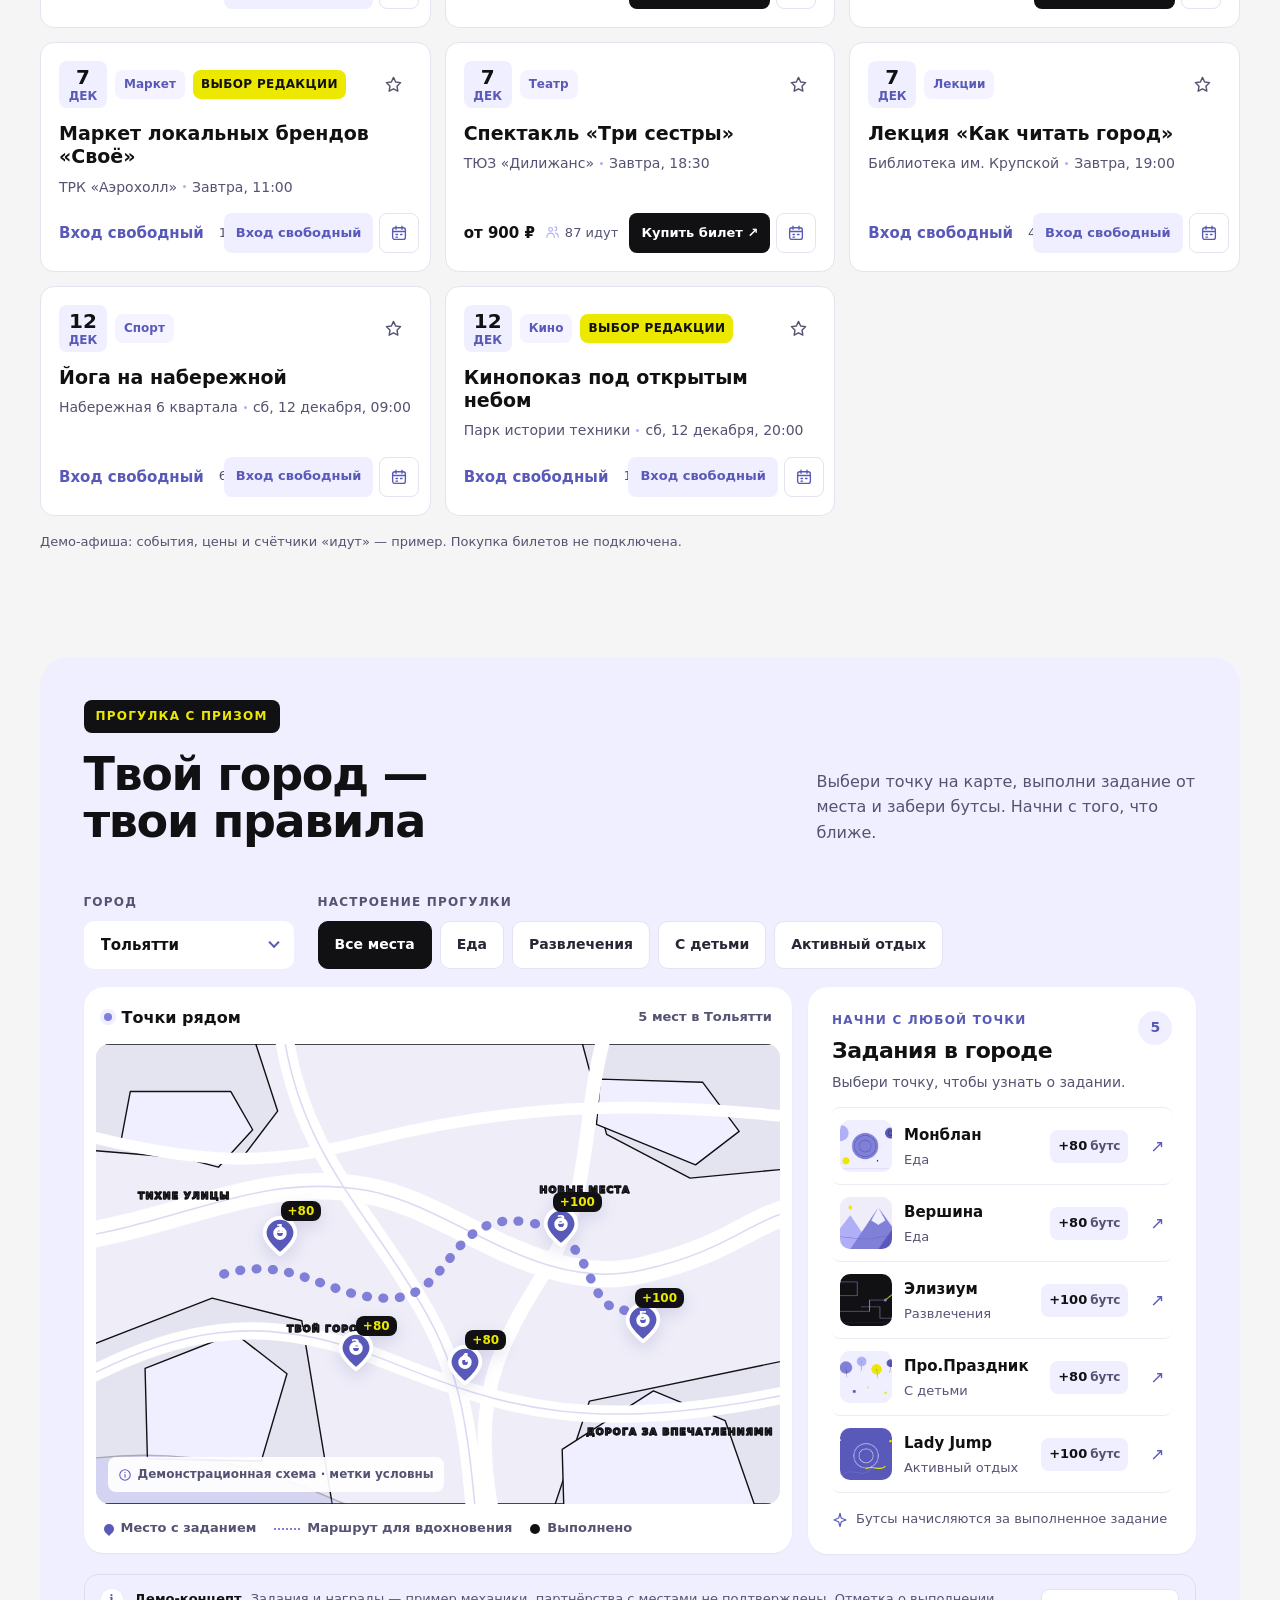
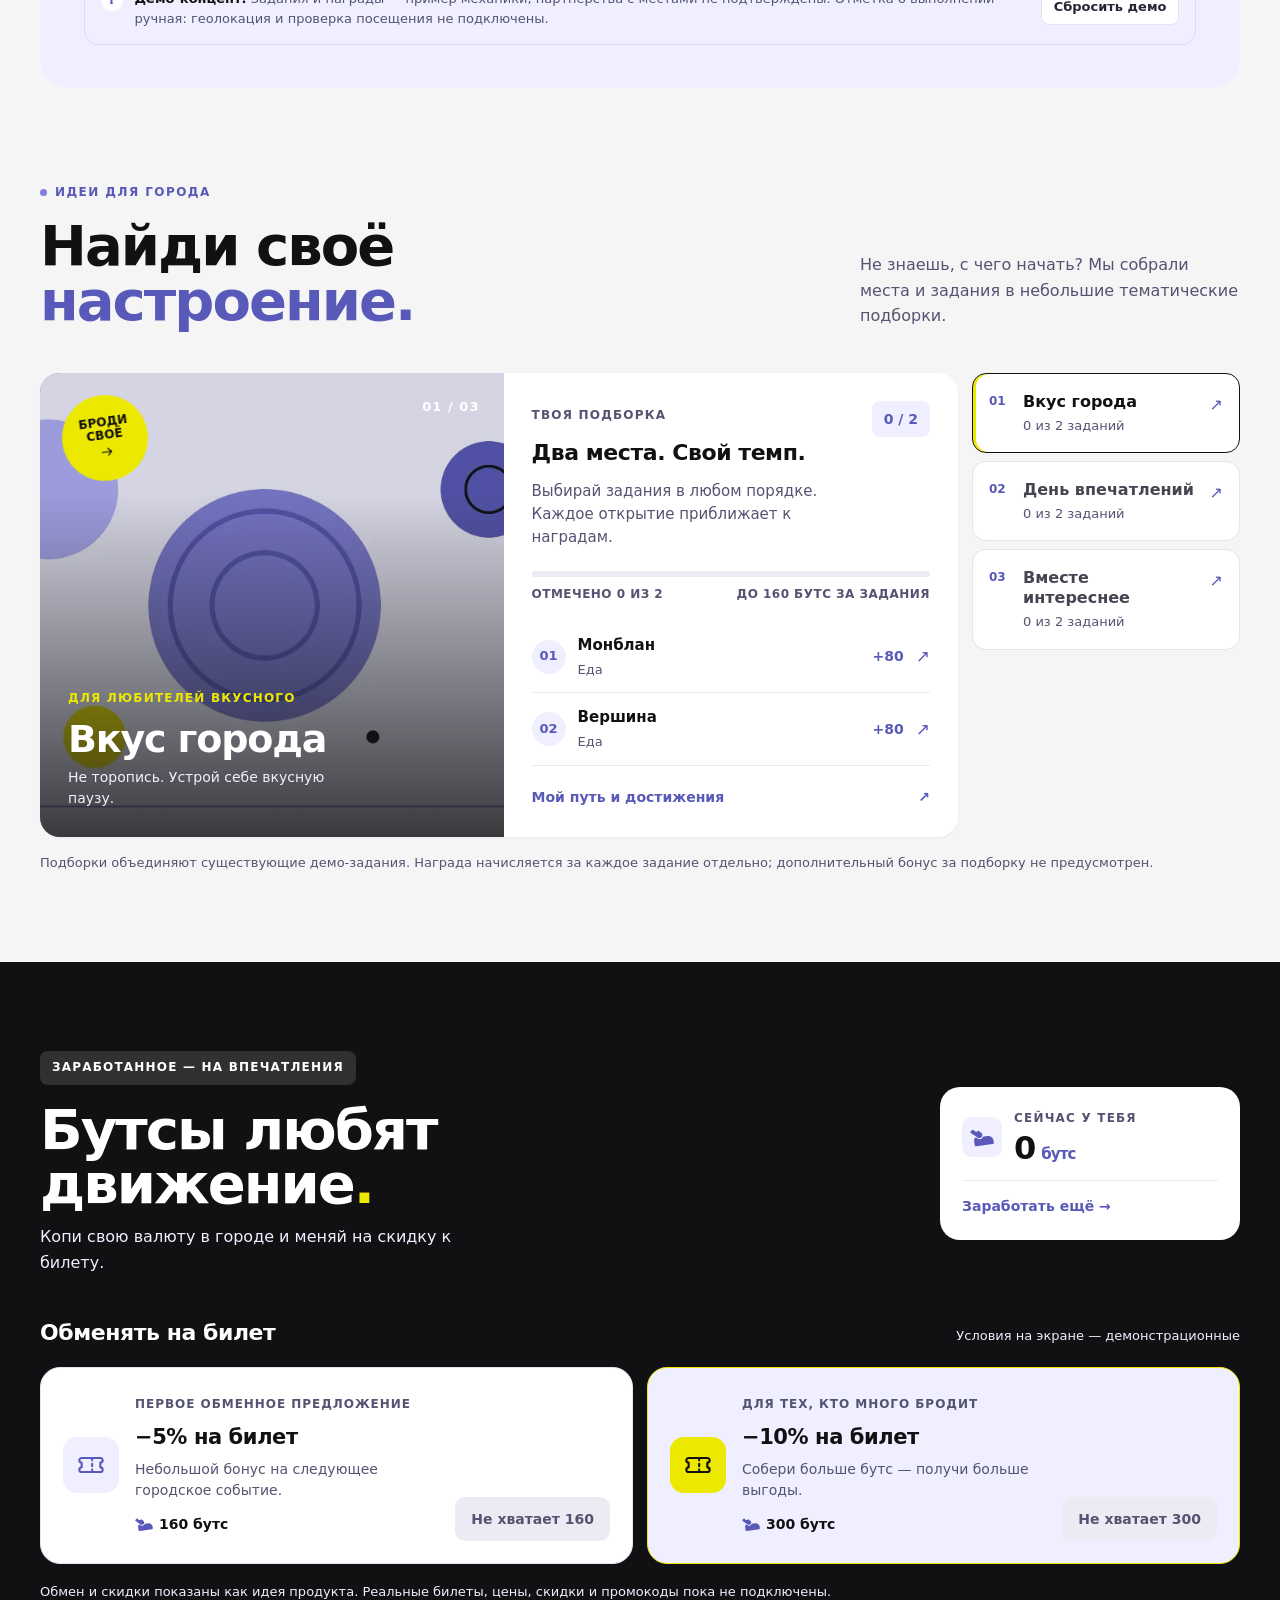
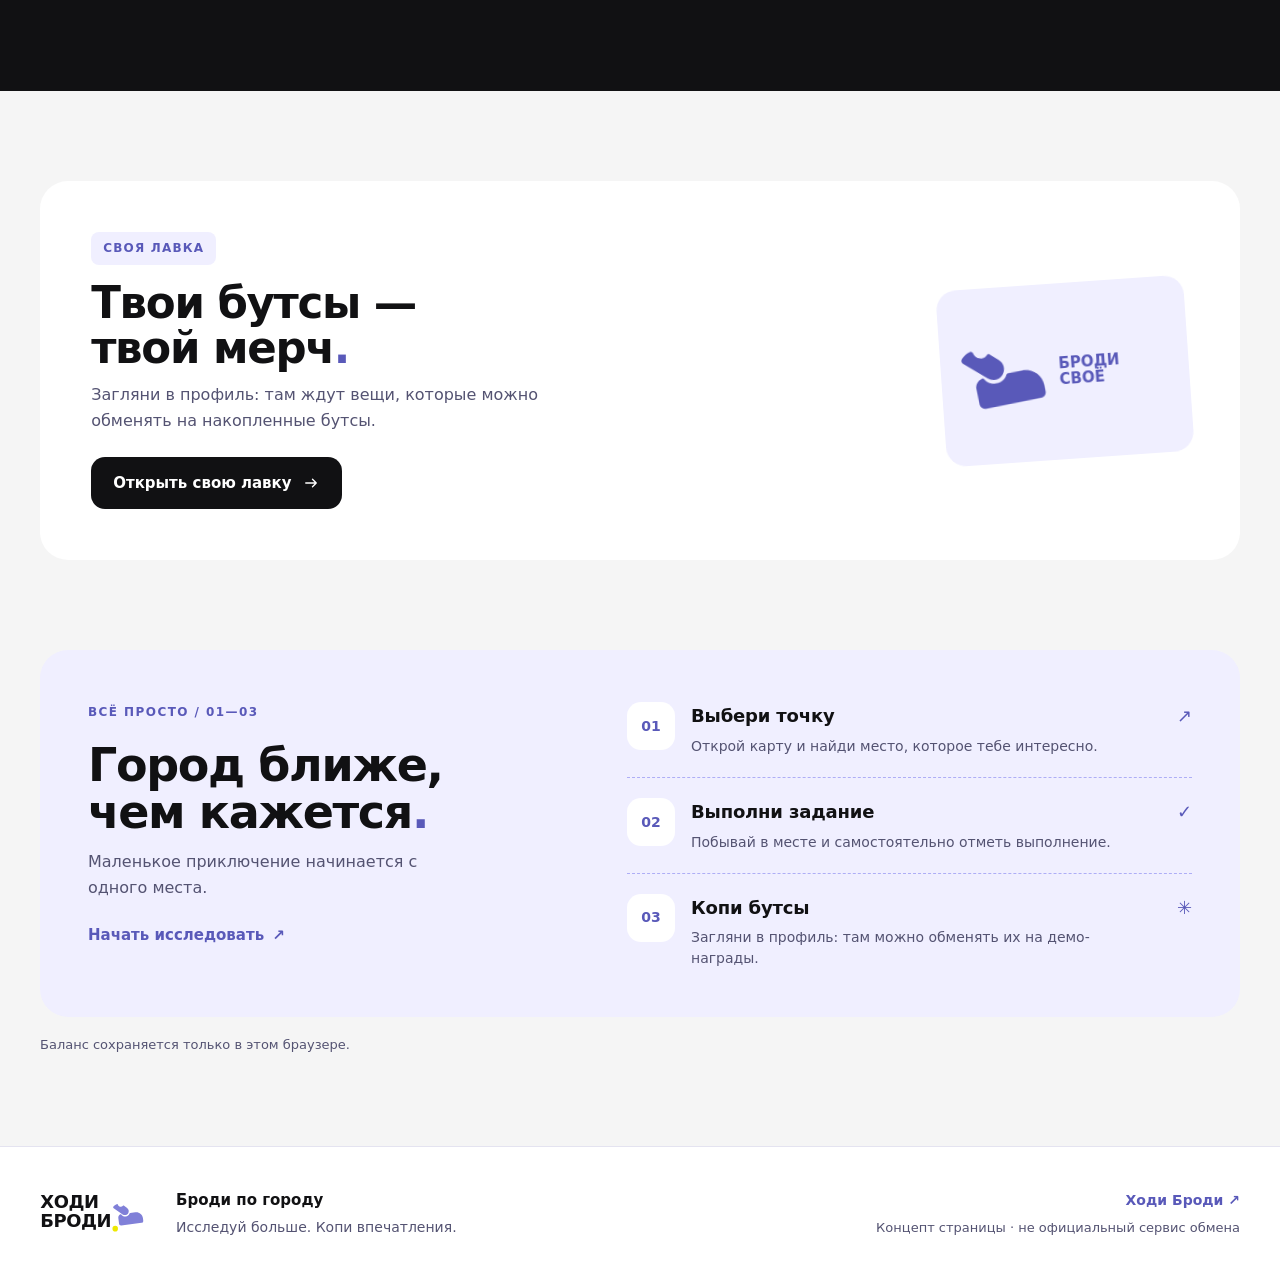
==== commit 40adca67: "Починить превью: добавить assets/ и собственный сервер Страница отдавалась с 404 на всех изображения" ====
--- a/index.html
+++ b/index.html
@@ -4,9 +4,10 @@
   <meta charset="utf-8">
   <meta name="viewport" content="width=device-width, initial-scale=1">
   <meta name="theme-color" content="#8080d8">
+  <link rel="icon" href="assets/favicon.svg" type="image/svg+xml">
   <meta name="description" content="Ходи Броди — городская афиша: события, выставки, лекции и места в Тольятти и Самаре. Выбери, куда пойти сегодня.">
   <title>Ходи Броди — афиша города, события и места</title>
-  <link rel="stylesheet" href="styles.css?v=20261122-events">
+  <link rel="stylesheet" href="styles.css?v=20261122-assets">
 </head>
 <body>
 <svg class="svg-defs" xmlns="http://www.w3.org/2000/svg" aria-hidden="true" focusable="false">
@@ -382,7 +383,7 @@
 </footer>
 
 <div class="toast" id="toast" role="status" aria-live="polite"></div>
-<script src="data.js?v=20261122-events"></script>
-<script src="app.js?v=20261122-events"></script>
+<script src="data.js?v=20261122-assets"></script>
+<script src="app.js?v=20261122-assets"></script>
 </body>
 </html>
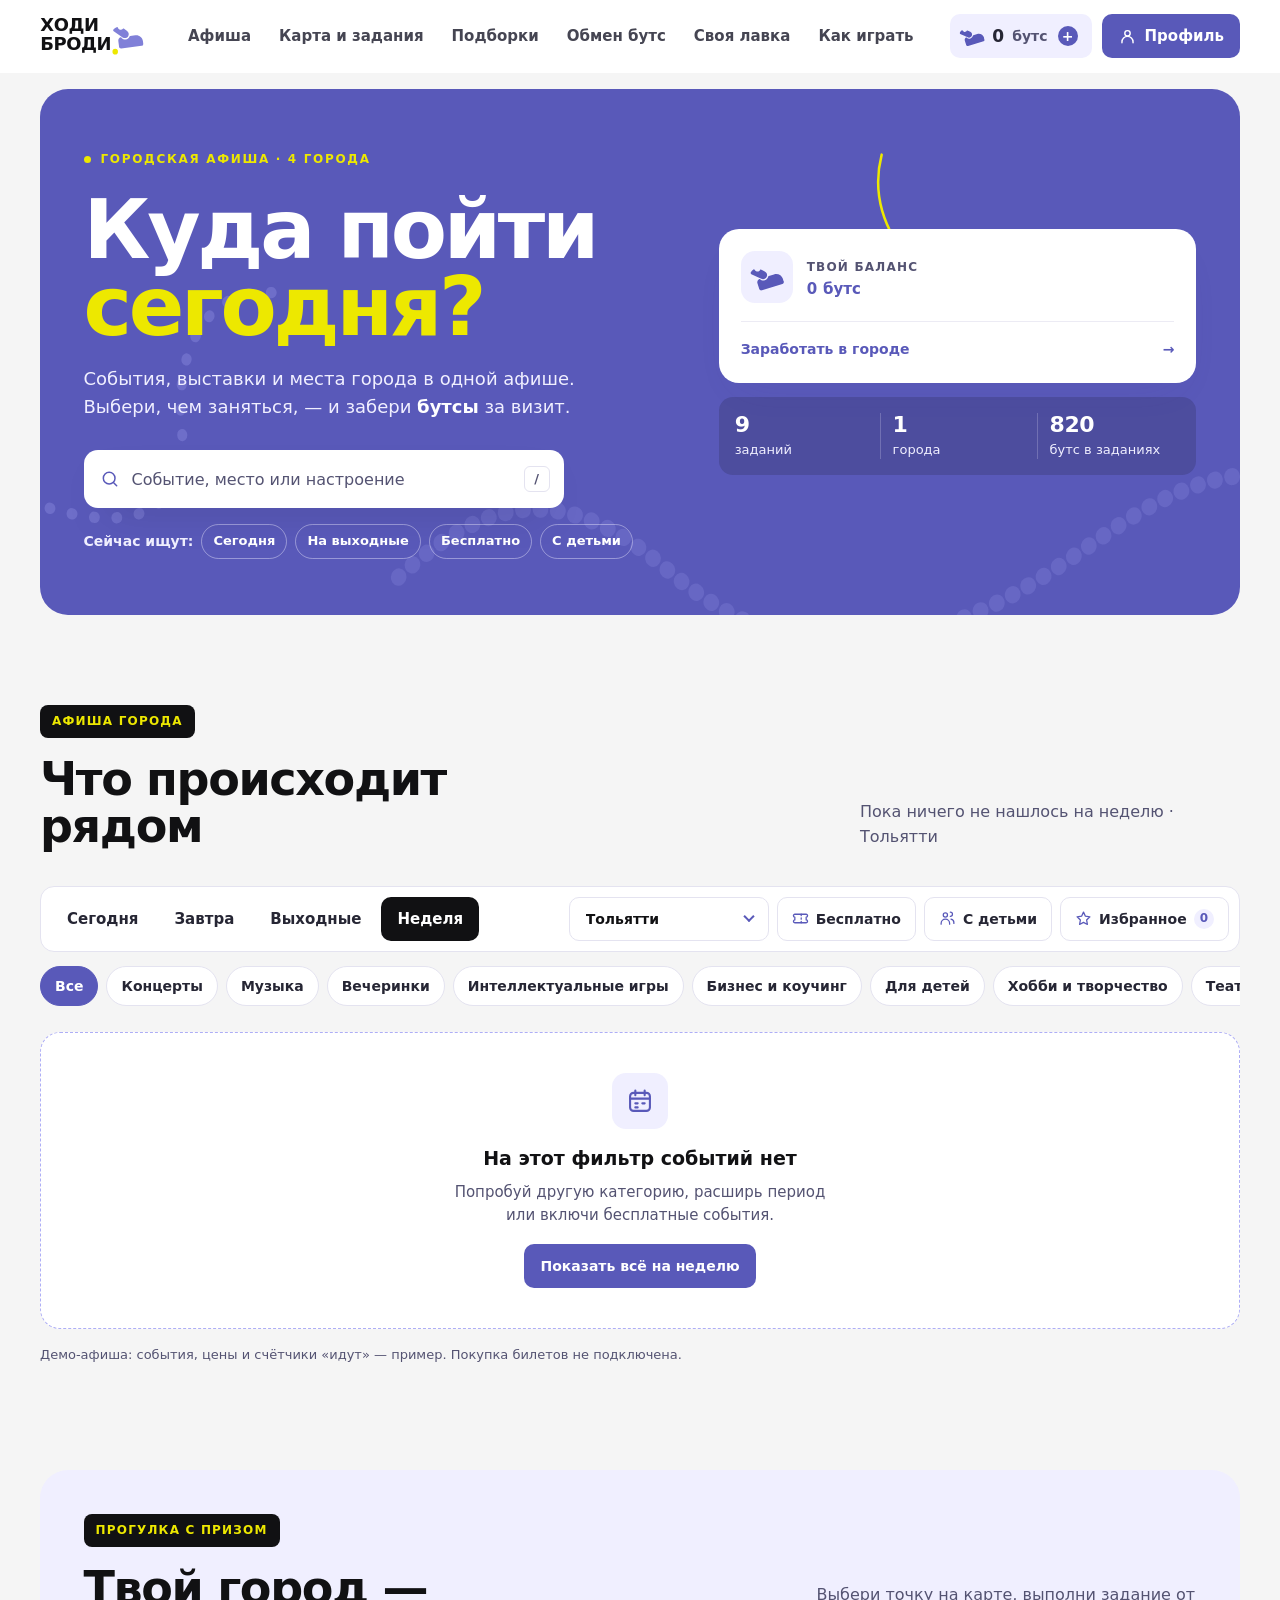
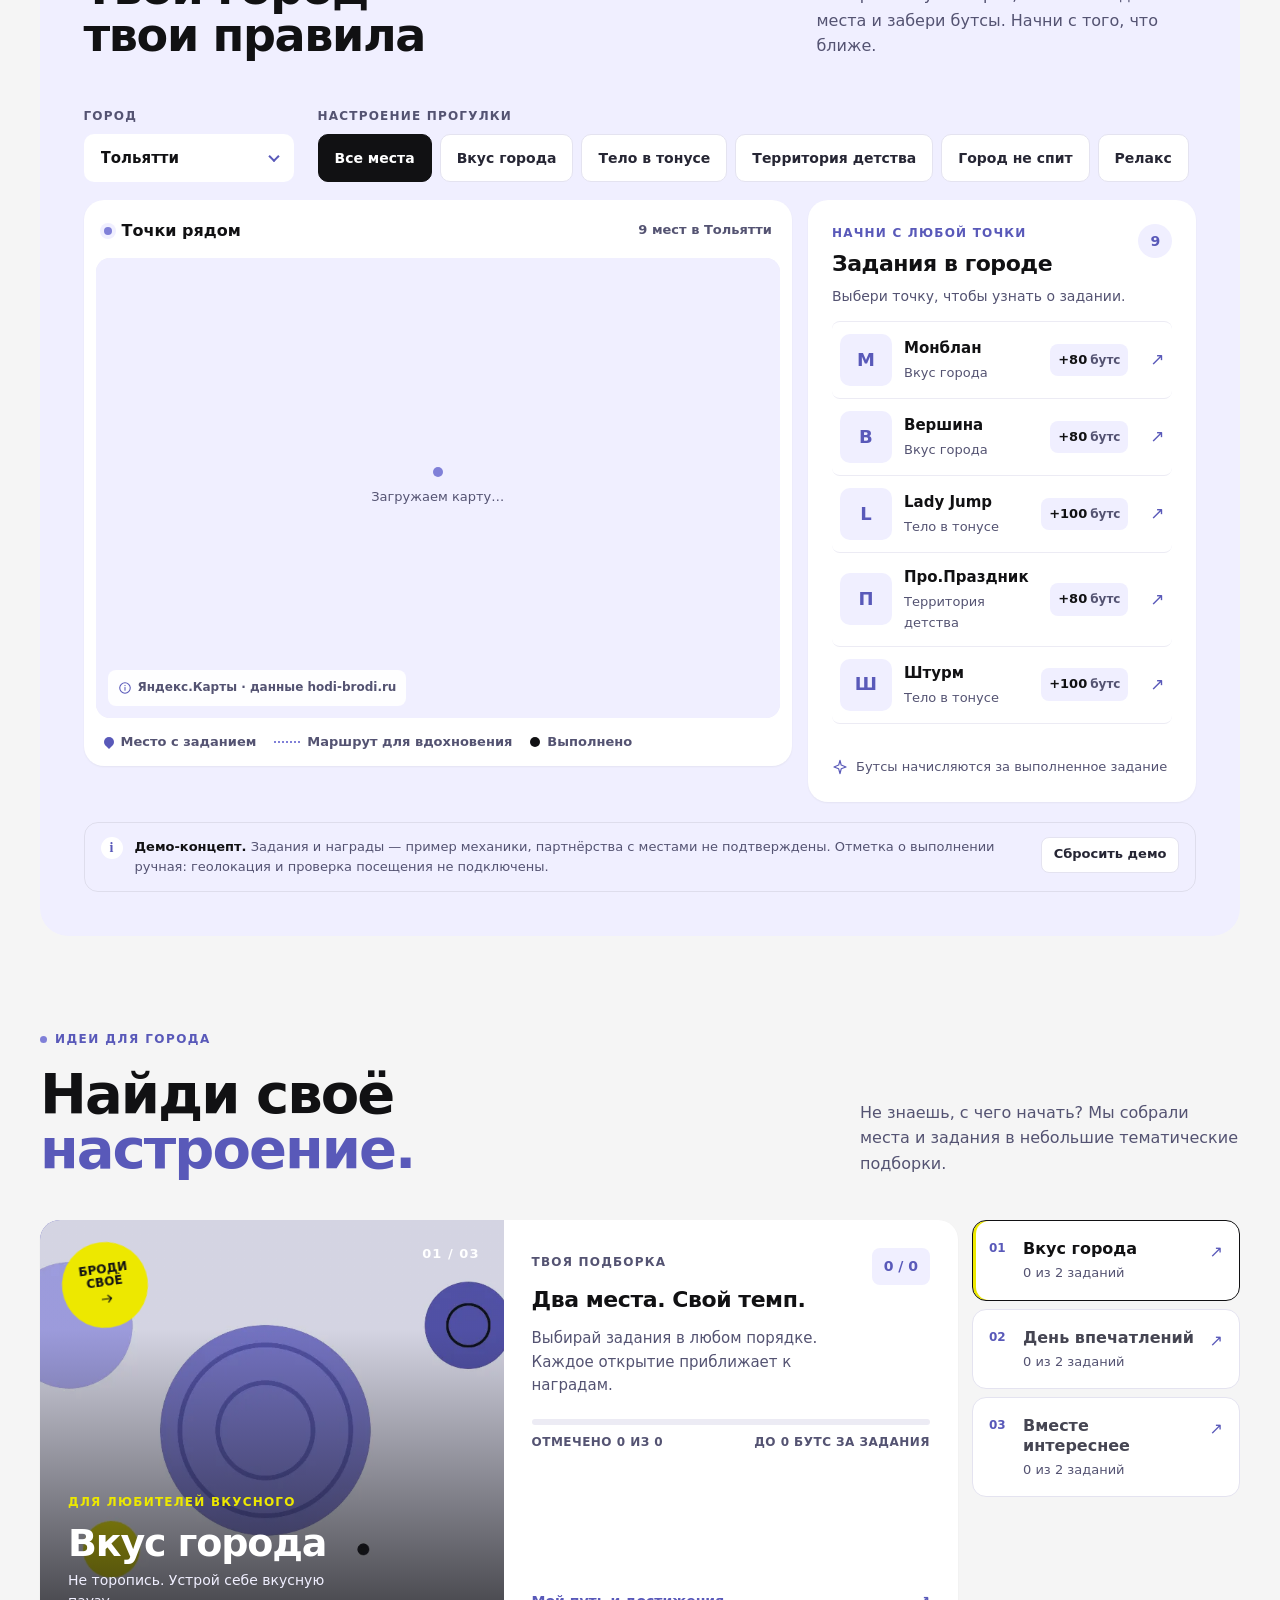
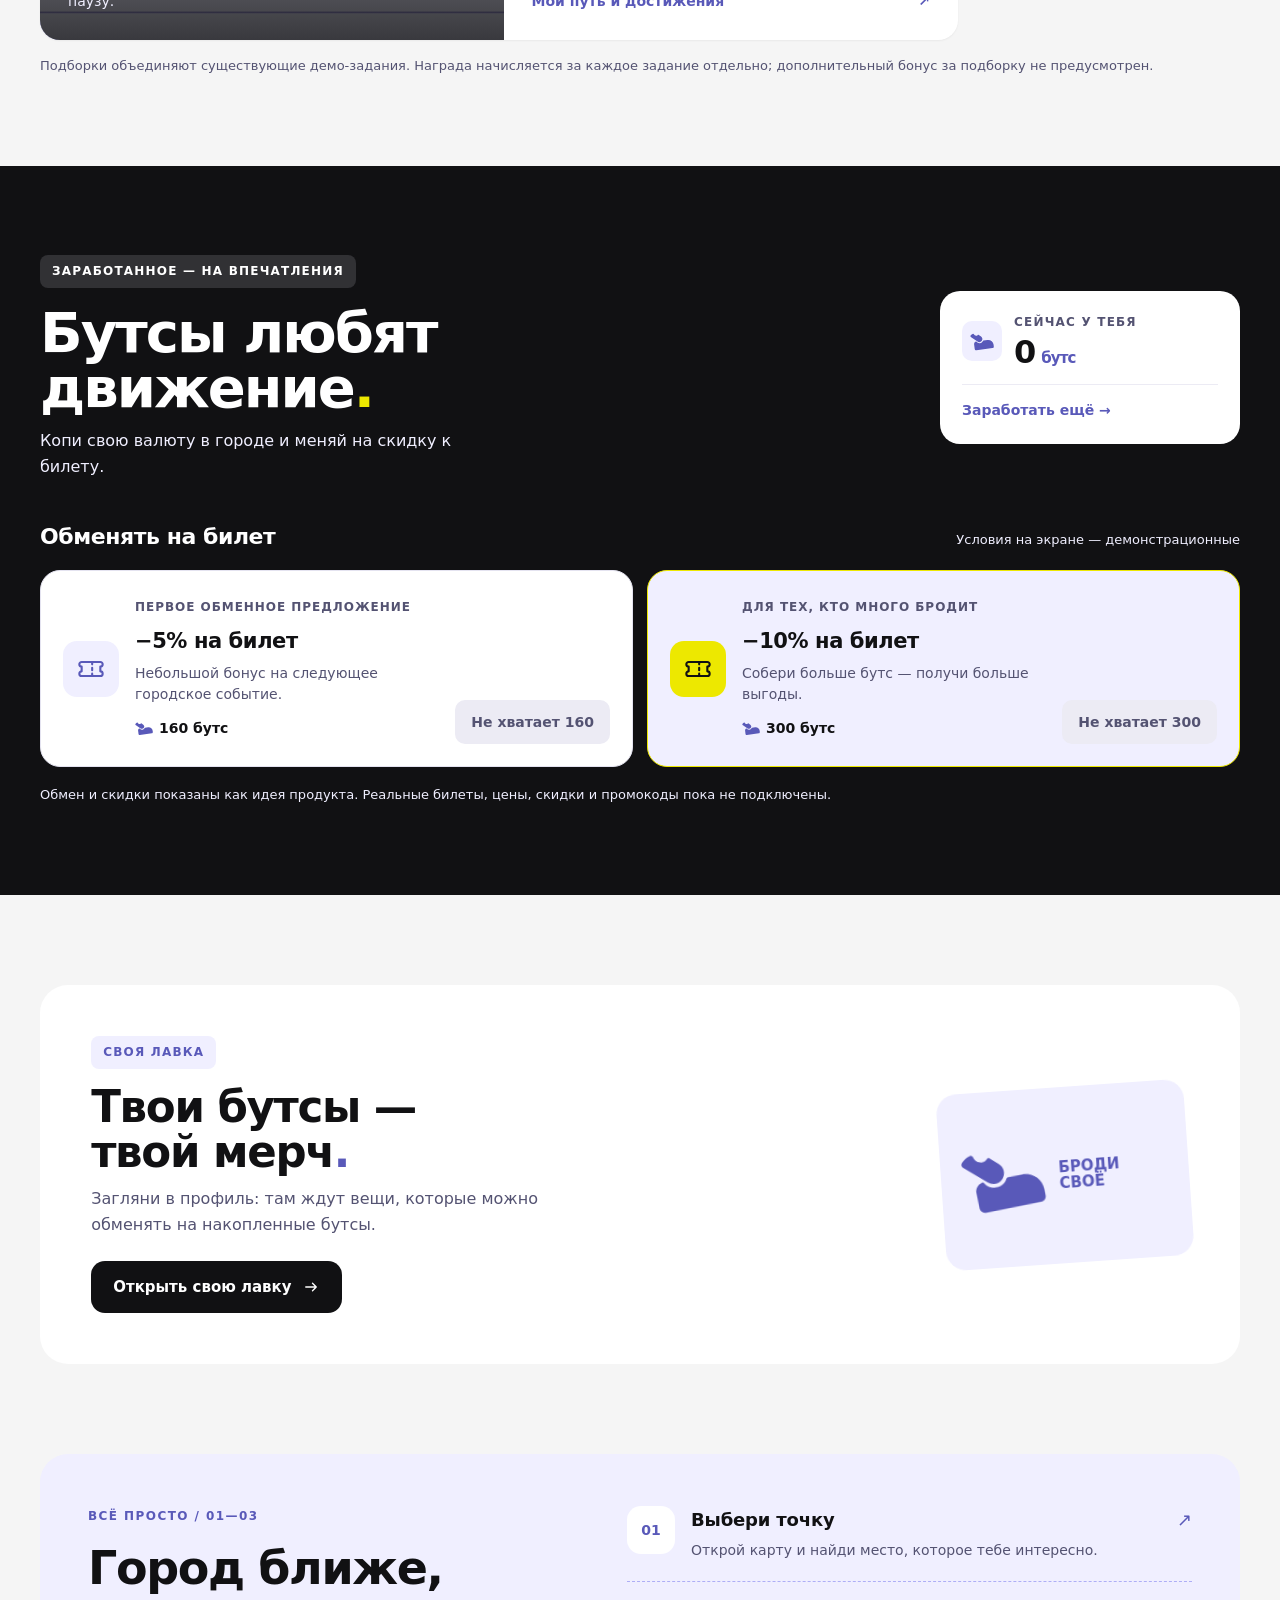
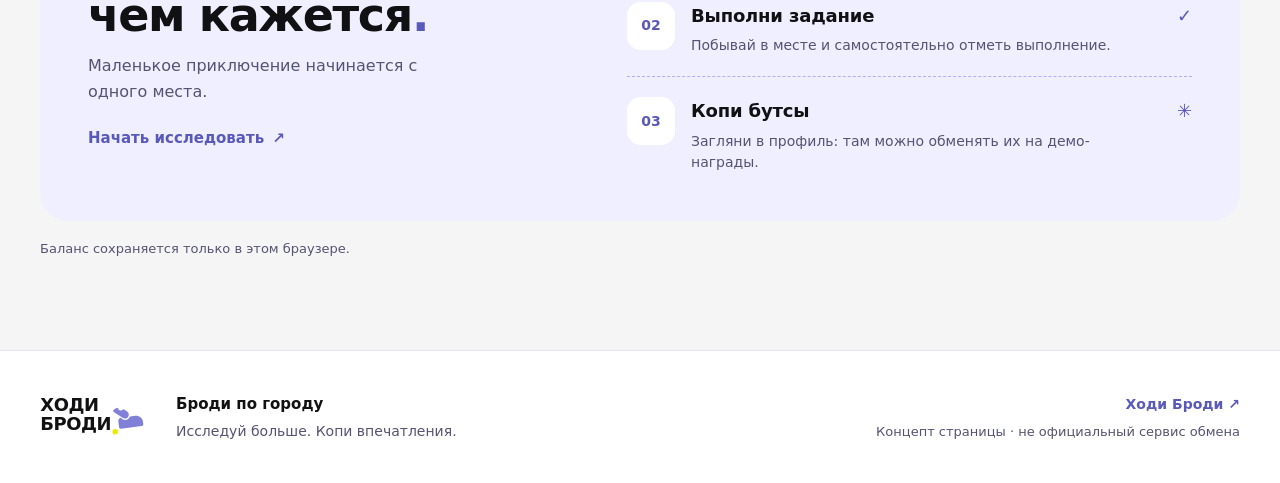
==== commit ca168de9: "Реальные данные с сайта и Яндекс.Карты вместо схемы Афиша и места собраны с hodi-brodi.ru: 16 событи" ====
--- a/index.html
+++ b/index.html
@@ -205,40 +205,20 @@
           <div class="map-card-title"><span class="live-dot" aria-hidden="true"></span> Точки рядом</div>
           <span class="map-card-meta" id="place-count">5 мест в Тольятти</span>
         </div>
-        <div class="city-map" id="city-map" role="group" aria-label="Схема карты: выберите метку, чтобы открыть задание">
-          <svg class="map-drawing" viewBox="0 0 900 590" preserveAspectRatio="xMidYMid slice" aria-hidden="true">
-            <rect width="900" height="590" fill="#eeedf8"/>
-            <path d="M0 0h216l28 86-50 66L0 136Zm635 0h265v160l-127 12-107-56ZM0 388l160-62 115 29 39 235H0Zm644 70 256-53v185H600Z" fill="#e4e3f0"/>
-            <path d="M55 61h129l28 49-44 48-125-33Zm603-16 131 4 47 63-56 43-127-52ZM74 416l115-45 67 52-33 112-146-3Zm535 104 117-75 92 38 38 109H611Z" fill="#f0efff"/>
-            <path d="M0 532c152-18 245 21 330 58H0Z" fill="#aeaef6" opacity=".28"/>
-            <g fill="none" stroke="#ffffff" stroke-linecap="round">
-              <path stroke-width="34" d="M-28 250c151-20 246-87 387-62 111 20 218 133 353 102s144-80 230-79"/>
-              <path stroke-width="24" d="M250-25c18 144 88 218 154 320s81 153 95 320"/>
-              <path stroke-width="22" d="M-30 443c141-81 255-99 401-42s257 111 565 40"/>
-              <path stroke-width="18" d="M669-30c-37 113-18 217-78 315s-103 162-70 325"/>
-              <path stroke-width="15" d="M-30 110c181 49 266 45 390 14s295-62 569-27"/>
-            </g>
-            <g fill="none" stroke="#dcdaf2" stroke-width="2">
-              <path d="M-28 250c151-20 246-87 387-62 111 20 218 133 353 102s144-80 230-79"/>
-              <path d="M250-25c18 144 88 218 154 320s81 153 95 320"/>
-              <path d="M-30 443c141-81 255-99 401-42s257 111 565 40"/>
-            </g>
-            <g class="map-label">
-              <text x="65" y="199">ТИХИЕ УЛИЦЫ</text>
-              <text x="580" y="191">НОВЫЕ МЕСТА</text>
-              <text x="256" y="369">ТВОЙ ГОРОД</text>
-              <text x="640" y="502">ДОРОГА ЗА ВПЕЧАТЛЕНИЯМИ</text>
-            </g>
-            <path d="M175 295c92-26 133 33 214 31s73-116 178-97 55 142 156 106" class="route-path"/>
-          </svg>
-          <div id="map-markers" class="map-markers"></div>
+        <div class="city-map" id="city-map">
+          <div id="yandex-map" class="yandex-map" role="application"
+               aria-label="Карта города: выберите метку, чтобы открыть информацию о месте"></div>
+          <div class="map-loading" id="map-loading">
+            <span class="map-loading-dot" aria-hidden="true"></span>
+            Загружаем карту…
+          </div>
           <div id="map-empty" class="map-empty" hidden>
             <span class="map-empty-icon" aria-hidden="true"><svg><use href="#i-pin"/></svg></span>
             <b>Пока тут тихо</b>
-            <p>В этом городе заданий ещё нет. Загляни в Тольятти — там есть точки.</p>
+            <p>В этом городе точек ещё нет. Загляни в Тольятти — там есть места.</p>
             <button id="back-to-city" class="btn btn--sm btn--purple" type="button">Выбрать Тольятти</button>
           </div>
-          <div class="map-note"><svg aria-hidden="true"><use href="#i-info"/></svg> Демонстрационная схема · метки условны</div>
+          <div class="map-note"><svg aria-hidden="true"><use href="#i-info"/></svg> Яндекс.Карты · данные hodi-brodi.ru</div>
         </div>
         <div class="map-legend">
           <span><i class="legend-pin" aria-hidden="true"></i> Место с заданием</span>
@@ -383,7 +363,11 @@
 </footer>
 
 <div class="toast" id="toast" role="status" aria-live="polite"></div>
-<script src="data.js?v=20261122-assets"></script>
-<script src="app.js?v=20261122-assets"></script>
+<script src="eventsData.js?v=20261122-real"></script>
+<script src="data.js?v=20261122-real"></script>
+<script src="app.js?v=20261122-real"></script>
+<script src="map.js?v=20261122-real"></script>
+<script src="https://api-maps.yandex.ru/2.1/?apikey=ac0dd8aa-6124-4239-89b1-31db39165c0a&lang=ru_RU&load=package.standard"
+        async onerror="window.__ymapsFailed = true"></script>
 </body>
 </html>
--- a/styles.css
+++ b/styles.css
@@ -3961,3 +3961,285 @@
     transform: none;
   }
 }
+
+/* ── Реальные фото и Яндекс.Карты ──────────────────────────────────────── */
+
+/* Фото события в карточке. Контейнер держит пропорции и служит фоном
+   для фолбэка, поэтому вёрстка не прыгает, если картинка не пришла. */
+.ev-media {
+  position: relative;
+  aspect-ratio: 16 / 10;
+  margin: -18px -18px 16px;
+  border-radius: var(--r-md) var(--r-md) 0 0;
+  overflow: hidden;
+  background: linear-gradient(135deg, var(--purple-ink), var(--purple));
+}
+
+.ev-media img {
+  display: block;
+  width: 100%;
+  height: 100%;
+  object-fit: cover;
+  transition: transform var(--speed) var(--ease);
+}
+
+.ev-card:hover .ev-media img {
+  transform: scale(1.03);
+}
+
+/* Фолбэк: монограмма на брендовом градиенте + подпись. */
+.ev-media.is-empty img,
+.ev-media img.is-broken {
+  display: none;
+}
+
+.ev-media.is-empty::after,
+.ev-media img.is-broken + .ev-media-fallback {
+  content: attr(data-initial);
+  position: absolute;
+  inset: 0;
+  display: grid;
+  place-items: center;
+  font-size: clamp(28px, 5vw, 44px);
+  font-weight: 900;
+  line-height: 1;
+  letter-spacing: -0.03em;
+  color: var(--white);
+  background:
+    radial-gradient(circle at 72% 18%, rgba(237, 232, 0, 0.28), transparent 55%),
+    linear-gradient(135deg, var(--purple-ink), var(--purple));
+}
+
+.ev-media-pick {
+  position: absolute;
+  top: 10px;
+  left: 10px;
+  padding: 5px 9px;
+  border-radius: 999px;
+  background: var(--yellow);
+  color: var(--ink);
+  font-size: 11px;
+  font-weight: 700;
+  letter-spacing: 0.02em;
+  text-transform: uppercase;
+}
+
+/* Кнопка «На карте» в подвале карточки. */
+.ev-map {
+  display: inline-flex;
+  align-items: center;
+  gap: 5px;
+  min-height: 32px;
+  padding: 4px 10px;
+  border: 1px solid var(--line);
+  border-radius: 999px;
+  background: var(--white);
+  color: var(--purple-text);
+  font: inherit;
+  font-size: 12px;
+  font-weight: 600;
+  cursor: pointer;
+  transition: border-color var(--speed) linear, background var(--speed) linear;
+}
+
+.ev-map svg {
+  width: 13px;
+  height: 13px;
+}
+
+.ev-map:hover {
+  border-color: var(--purple-light);
+  background: var(--pale);
+}
+
+/* Фото в «Выборе редакции» — фоном под текстом. */
+.feature-ev-photo {
+  position: absolute;
+  inset: 0;
+  width: 100%;
+  height: 100%;
+  object-fit: cover;
+  opacity: 0.42;
+}
+
+.feature-ev-media.is-empty .feature-ev-photo {
+  display: none;
+}
+
+/* Балун Яндекс.Карт. */
+.ym-balloon {
+  width: 268px;
+  overflow: hidden;
+  font-family: inherit;
+}
+
+.ym-balloon-photo {
+  display: block;
+  width: 100%;
+  aspect-ratio: 16 / 9;
+  object-fit: cover;
+  border-radius: 10px 10px 0 0;
+  background: linear-gradient(135deg, var(--purple-ink), var(--purple));
+}
+
+.ym-balloon-photo.is-broken {
+  display: none;
+}
+
+.ym-balloon-body {
+  display: grid;
+  gap: 3px;
+  padding: 10px 12px 12px;
+}
+
+.ym-balloon-tag {
+  font-size: 11px;
+  font-weight: 700;
+  letter-spacing: 0.04em;
+  text-transform: uppercase;
+  color: var(--purple-text);
+}
+
+.ym-balloon-title {
+  font-size: 15px;
+  line-height: 1.25;
+  letter-spacing: -0.01em;
+  color: var(--ink);
+}
+
+.ym-balloon-when,
+.ym-balloon-addr,
+.ym-balloon-price {
+  font-size: 12px;
+  line-height: 1.35;
+  color: var(--muted);
+}
+
+.ym-balloon-price {
+  font-weight: 700;
+  color: var(--ink);
+}
+
+.ym-balloon-link {
+  margin-top: 6px;
+  font-size: 12px;
+  font-weight: 700;
+  color: var(--purple-text);
+  text-decoration: none;
+}
+
+.ym-balloon-link:hover {
+  text-decoration: underline;
+}
+
+/* Контейнер карты и состояния загрузки. */
+.yandex-map {
+  position: absolute;
+  inset: 0;
+}
+
+.map-loading {
+  position: absolute;
+  inset: 0;
+  display: grid;
+  place-content: center;
+  gap: 10px;
+  justify-items: center;
+  padding: 24px;
+  text-align: center;
+  font-size: 13px;
+  color: var(--muted);
+  background: var(--pale);
+}
+
+.map-loading.is-error {
+  color: var(--ink);
+}
+
+.map-loading.is-error b {
+  font-size: 15px;
+}
+
+.map-loading-dot {
+  width: 10px;
+  height: 10px;
+  border-radius: 50%;
+  background: var(--purple);
+  animation: map-pulse 1.1s ease-in-out infinite;
+}
+
+@keyframes map-pulse {
+  0%, 100% { transform: scale(0.7); opacity: 0.5; }
+  50%      { transform: scale(1);   opacity: 1; }
+}
+
+@media (prefers-reduced-motion: reduce) {
+  .map-loading-dot { animation: none; }
+  .ev-card:hover .ev-media img { transform: none; }
+}
+
+/* Заглушка, если ключ Яндекс.Карт не подходит для текущего домена. */
+.map-key-notice {
+  display: grid;
+  gap: 10px;
+  max-width: 460px;
+  text-align: left;
+}
+
+.map-key-notice b {
+  font-size: 15px;
+  color: var(--ink);
+}
+
+.map-key-notice p {
+  margin: 0;
+  font-size: 13px;
+  line-height: 1.5;
+  color: var(--muted);
+}
+
+.map-key-notice code {
+  padding: 1px 5px;
+  border-radius: 4px;
+  background: var(--white);
+  border: 1px solid var(--line);
+  font-size: 12px;
+  word-break: break-all;
+}
+
+.map-key-list {
+  display: grid;
+  gap: 6px;
+  margin: 2px 0;
+  padding: 0;
+  list-style: none;
+}
+
+.map-key-list a {
+  display: grid;
+  gap: 1px;
+  padding: 8px 10px;
+  border: 1px solid var(--line);
+  border-radius: 10px;
+  background: var(--white);
+  font-size: 13px;
+  font-weight: 600;
+  color: var(--purple-text);
+  text-decoration: none;
+  transition: border-color var(--speed) linear, background var(--speed) linear;
+}
+
+.map-key-list a:hover {
+  border-color: var(--purple-light);
+  background: var(--pale);
+}
+
+.map-key-list a span {
+  font-size: 11px;
+  font-weight: 400;
+  color: var(--muted);
+}
+
+.map-key-hint {
+  font-size: 12px !important;
+}
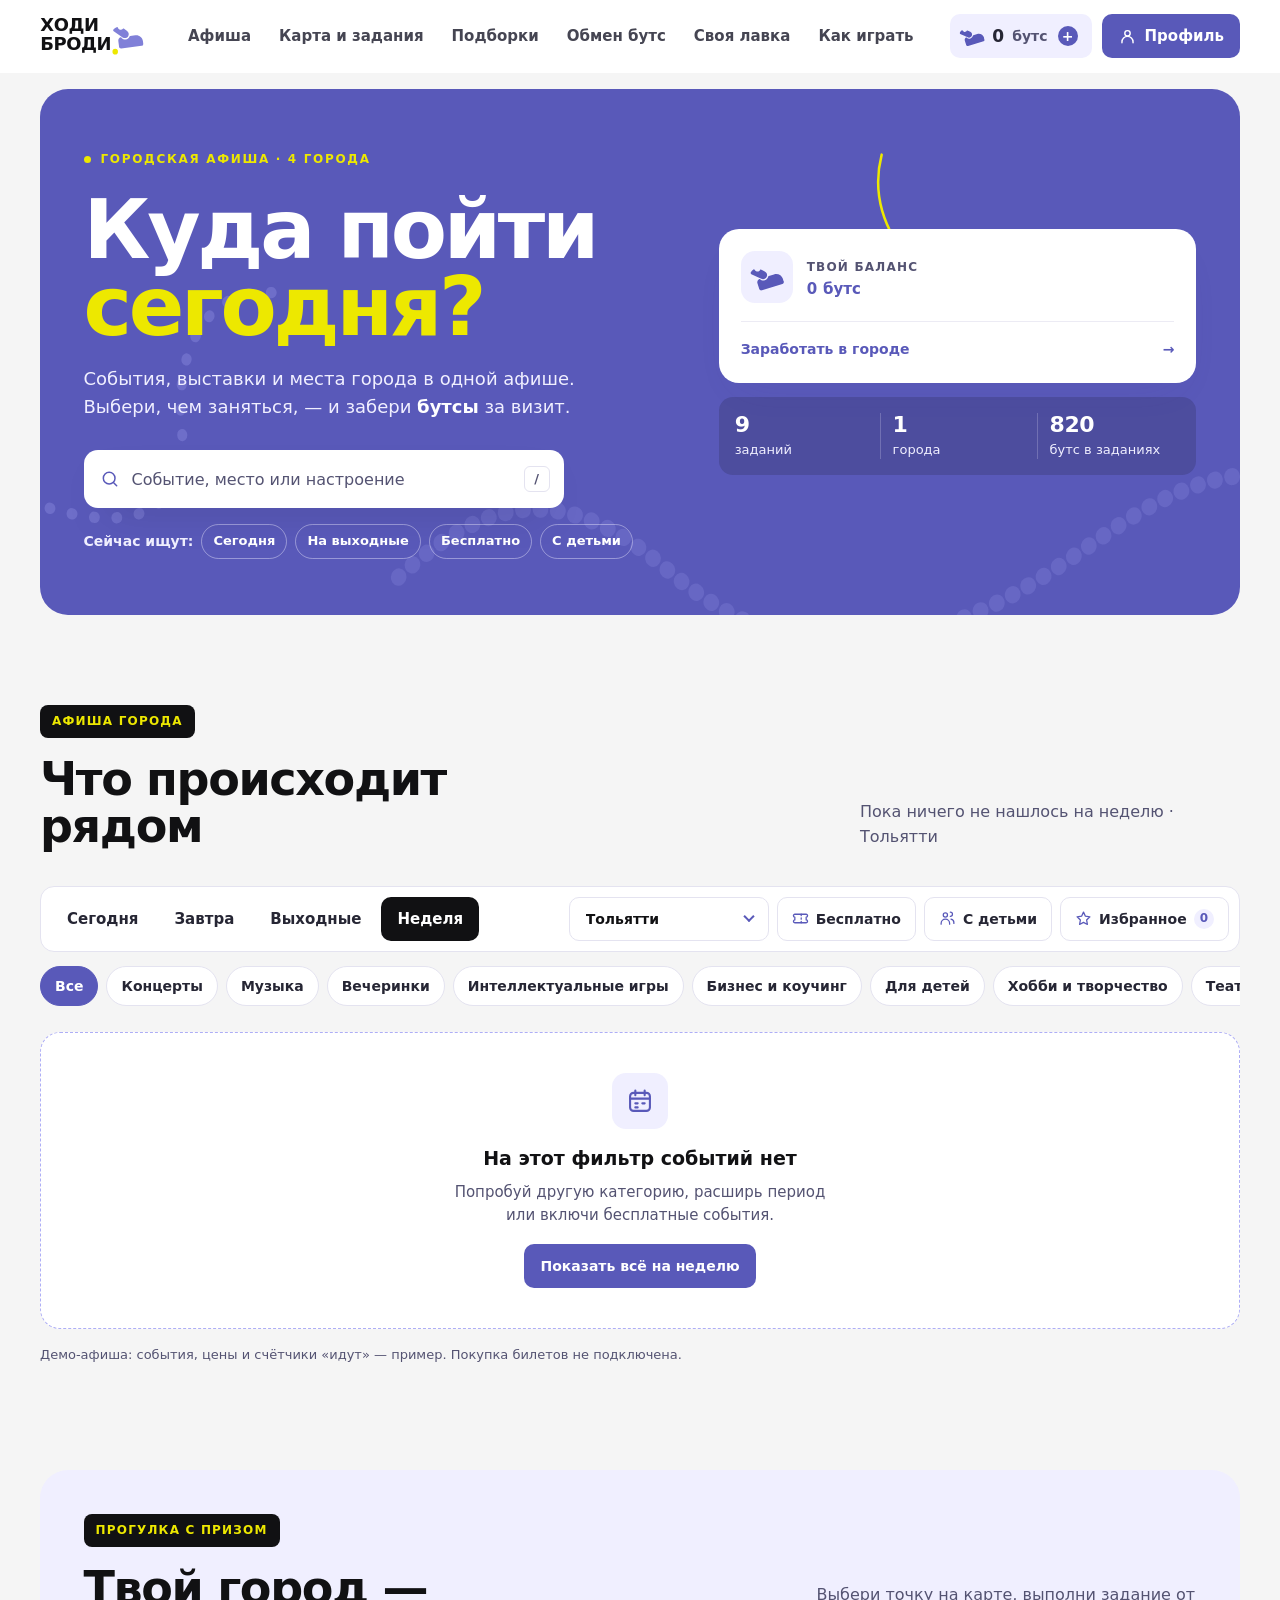
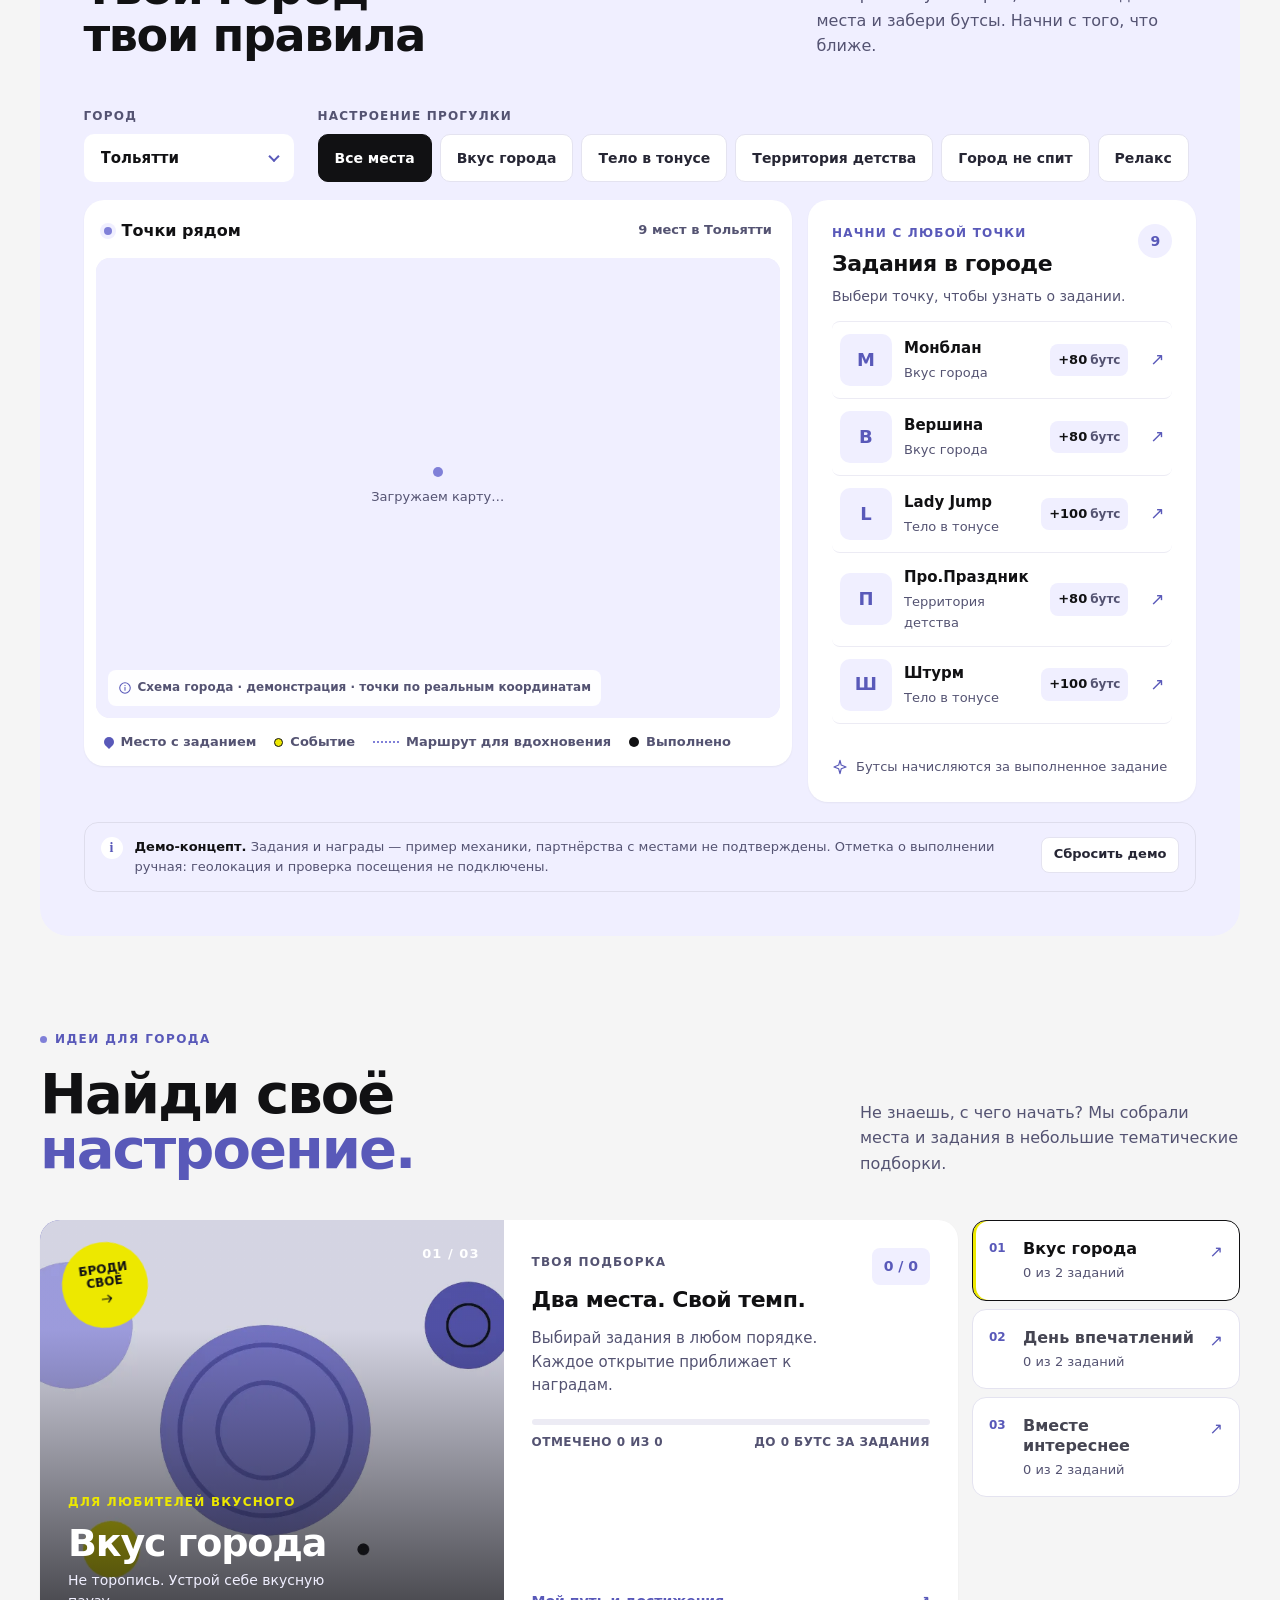
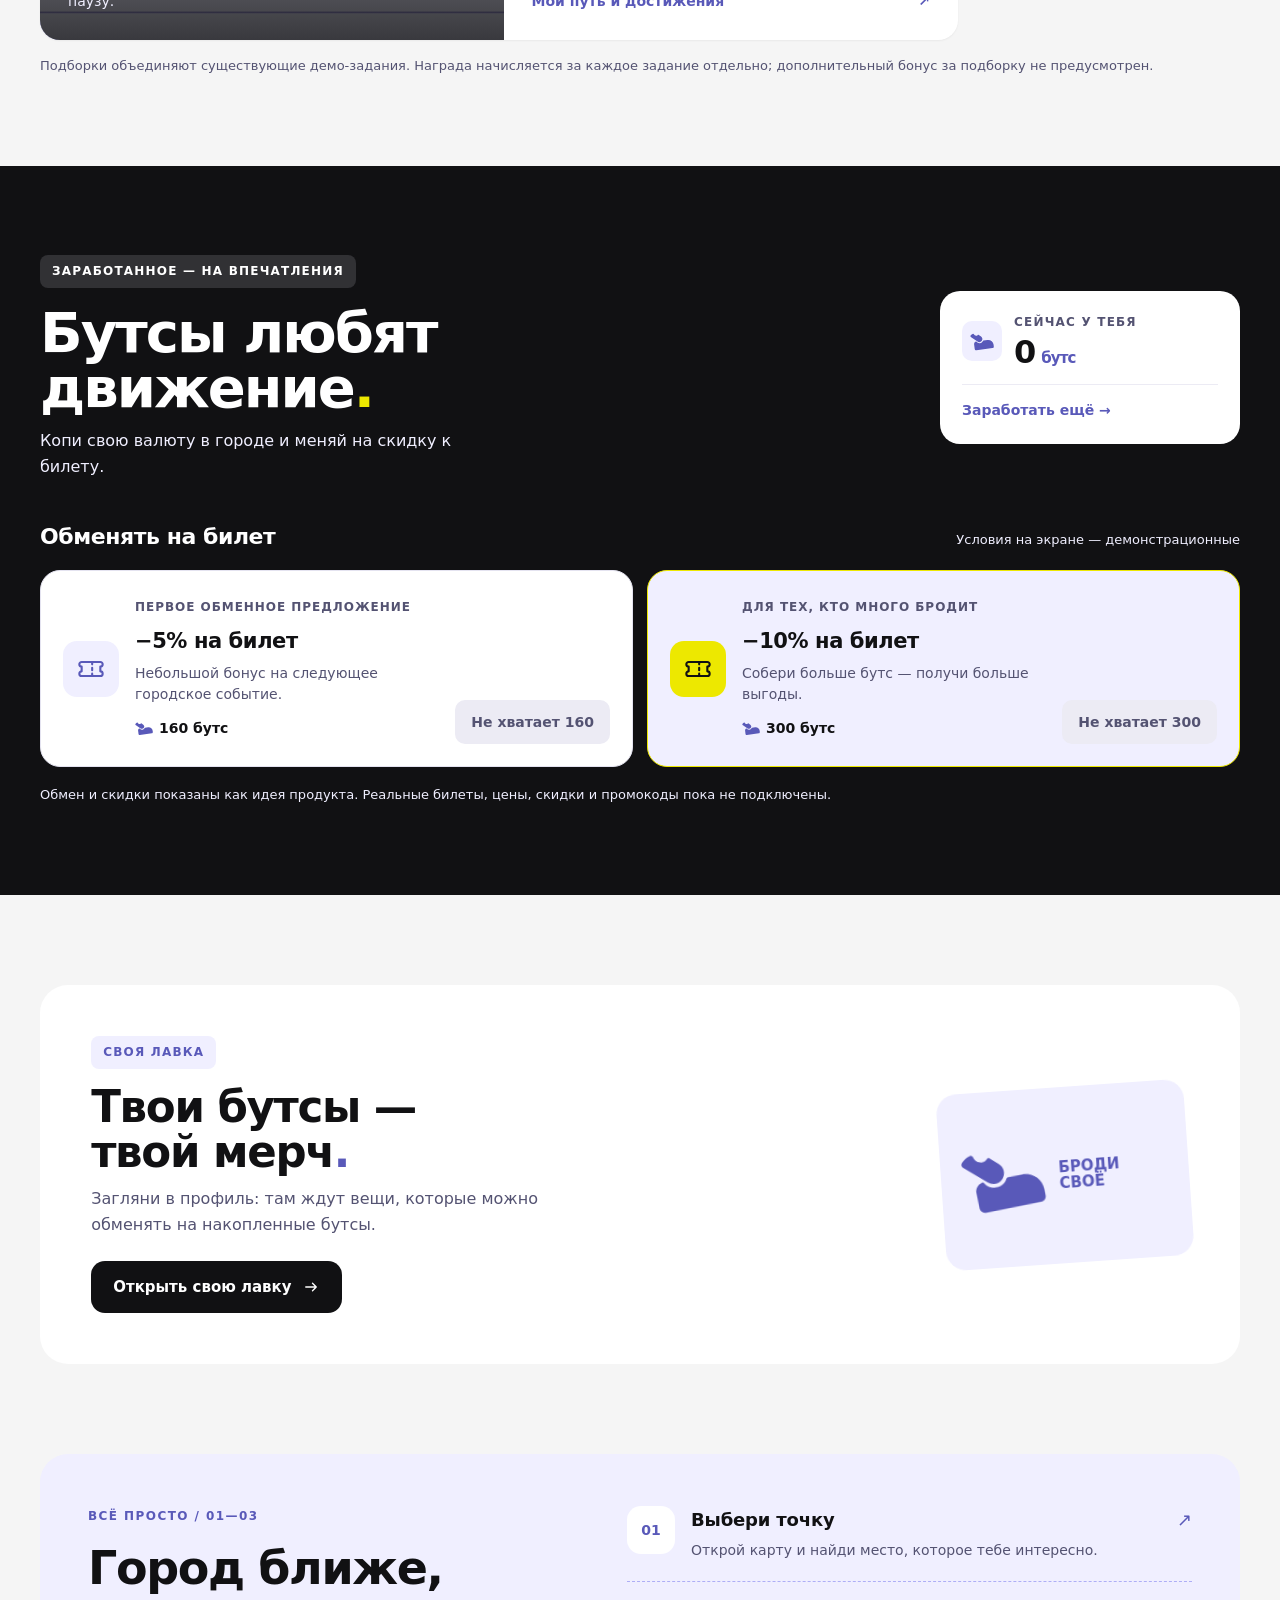
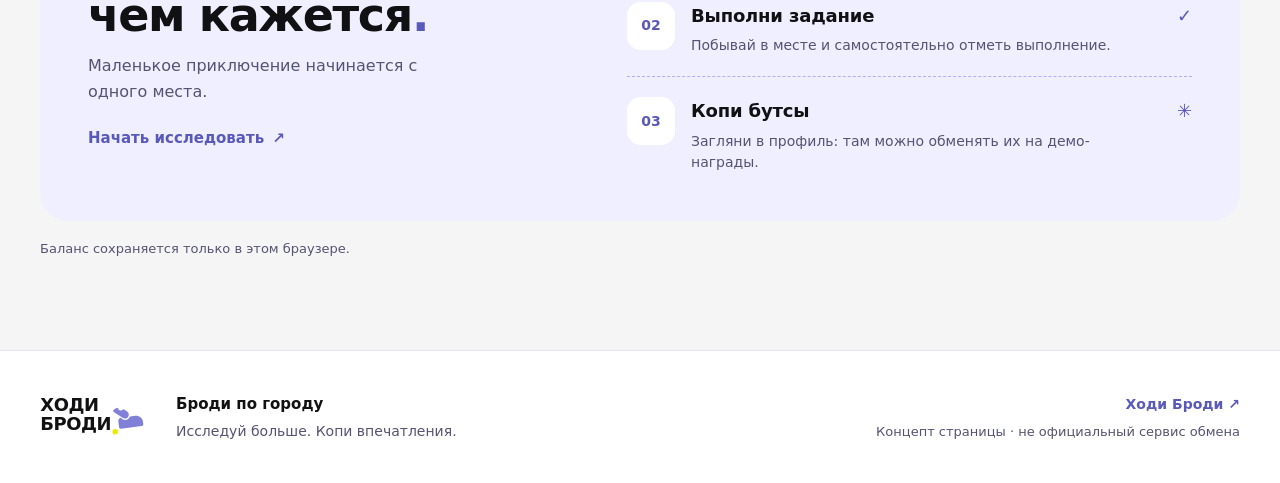
==== commit 71cdd957: "Карта: нарисованная схема города вместо Яндекс.Карт Яндекс.Карты требовали ключ, привязанный к домен" ====
--- a/index.html
+++ b/index.html
@@ -7,7 +7,7 @@
   <link rel="icon" href="assets/favicon.svg" type="image/svg+xml">
   <meta name="description" content="Ходи Броди — городская афиша: события, выставки, лекции и места в Тольятти и Самаре. Выбери, куда пойти сегодня.">
   <title>Ходи Броди — афиша города, события и места</title>
-  <link rel="stylesheet" href="styles.css?v=20261122-assets">
+  <link rel="stylesheet" href="styles.css?v=20261122-real">
 </head>
 <body>
 <svg class="svg-defs" xmlns="http://www.w3.org/2000/svg" aria-hidden="true" focusable="false">
@@ -206,8 +206,9 @@
           <span class="map-card-meta" id="place-count">5 мест в Тольятти</span>
         </div>
         <div class="city-map" id="city-map">
-          <div id="yandex-map" class="yandex-map" role="application"
-               aria-label="Карта города: выберите метку, чтобы открыть информацию о месте"></div>
+          <div class="map-scheme" id="map-scheme" aria-hidden="true"></div>
+          <div class="map-markers" id="map-markers" role="application"
+               aria-label="Схема города: выберите метку, чтобы открыть информацию о месте"></div>
           <div class="map-loading" id="map-loading">
             <span class="map-loading-dot" aria-hidden="true"></span>
             Загружаем карту…
@@ -218,10 +219,11 @@
             <p>В этом городе точек ещё нет. Загляни в Тольятти — там есть места.</p>
             <button id="back-to-city" class="btn btn--sm btn--purple" type="button">Выбрать Тольятти</button>
           </div>
-          <div class="map-note"><svg aria-hidden="true"><use href="#i-info"/></svg> Яндекс.Карты · данные hodi-brodi.ru</div>
+          <div class="map-note"><svg aria-hidden="true"><use href="#i-info"/></svg> Схема города · демонстрация · точки по реальным координатам</div>
         </div>
         <div class="map-legend">
           <span><i class="legend-pin" aria-hidden="true"></i> Место с заданием</span>
+          <span><i class="legend-event" aria-hidden="true"></i> Событие</span>
           <span><i class="legend-route" aria-hidden="true"></i> Маршрут для вдохновения</span>
           <span><i class="legend-done" aria-hidden="true"></i> Выполнено</span>
         </div>
@@ -366,8 +368,6 @@
 <script src="eventsData.js?v=20261122-real"></script>
 <script src="data.js?v=20261122-real"></script>
 <script src="app.js?v=20261122-real"></script>
-<script src="map.js?v=20261122-real"></script>
-<script src="https://api-maps.yandex.ru/2.1/?apikey=ac0dd8aa-6124-4239-89b1-31db39165c0a&lang=ru_RU&load=package.standard"
-        async onerror="window.__ymapsFailed = true"></script>
+<script src="map.js?v=20261123-scheme"></script>
 </body>
 </html>
--- a/styles.css
+++ b/styles.css
@@ -943,6 +943,103 @@
   height: 100%;
 }
 
+/* Слой подложки: рисунок растягивается по контейнеру карты. */
+.map-scheme {
+  position: absolute;
+  inset: 0;
+}
+
+.map-scheme .map-drawing {
+  display: block;
+}
+
+/* Слой меток лежит поверх подложки и не мешает карте:
+   клики принимают только сами кнопки. */
+.map-markers {
+  position: absolute;
+  inset: 0;
+  z-index: 1;
+}
+
+/* ── Метка точки на схеме ───────────────────────────────────────────────
+   Позиция задаётся в процентах от размеров схемы, поэтому метки
+   остаются на своих местах при любом размере контейнера. */
+.ym-pin {
+  position: absolute;
+  display: grid;
+  place-items: center;
+  width: 20px;
+  height: 20px;
+  padding: 0;
+  border: 2px solid var(--white);
+  border-radius: 50%;
+  background: var(--purple-ink);
+  transform: translate(-50%, -50%);
+  box-shadow: 0 2px 6px rgba(17, 17, 19, 0.3);
+  cursor: pointer;
+  pointer-events: auto;
+  transition: transform var(--speed) var(--ease), box-shadow var(--speed) linear;
+}
+
+/* События — фирменный жёлтый, места — фиолетовый. Палитра не меняется. */
+.ym-pin--event {
+  width: 16px;
+  height: 16px;
+  background: var(--yellow);
+  border-color: var(--ink);
+}
+
+.ym-pin--place { background: var(--purple-ink); }
+
+.ym-pin-dot {
+  width: 6px;
+  height: 6px;
+  border-radius: 50%;
+  background: var(--white);
+  opacity: 0.92;
+}
+
+.ym-pin--event .ym-pin-dot {
+  background: var(--ink);
+  opacity: 0.6;
+}
+
+.ym-pin:hover,
+.ym-pin:focus-visible {
+  transform: translate(-50%, -50%) scale(1.35);
+  z-index: 3;
+}
+
+.ym-pin.is-open {
+  transform: translate(-50%, -50%) scale(1.35);
+  box-shadow: 0 0 0 4px rgba(128, 128, 216, 0.3), 0 3px 10px rgba(17, 17, 19, 0.32);
+  z-index: 4;
+}
+
+.ym-pin.is-expanded {
+  box-shadow: 0 0 0 3px rgba(255, 255, 255, 0.9), 0 2px 8px rgba(17, 17, 19, 0.28);
+}
+
+.ym-pin.is-done { background: var(--ink); }
+
+/* Группа точек: круг с числом. */
+.ym-pin--cluster {
+  width: auto;
+  min-width: 30px;
+  height: 30px;
+  padding: 0 7px;
+  border-radius: 999px;
+  background: var(--purple-ink);
+}
+
+.ym-cluster-count {
+  color: var(--white);
+  font-size: 13px;
+  font-weight: 800;
+  line-height: 1;
+  font-variant-numeric: tabular-nums;
+}
+
 .map-drawing .route-path {
   fill: none;
   stroke: var(--purple);
@@ -1146,6 +1243,14 @@
   height: 10px;
   border-radius: 50%;
   background: var(--ink);
+}
+
+.legend-event {
+  width: 9px;
+  height: 9px;
+  border: 1.5px solid var(--ink);
+  border-radius: 50%;
+  background: var(--yellow);
 }
 
 .task-panel {
@@ -3962,7 +4067,7 @@
   }
 }
 
-/* ── Реальные фото и Яндекс.Карты ──────────────────────────────────────── */
+/* ── Реальные фото и карта города ──────────────────────────────────────── */
 
 /* Фото события в карточке. Контейнер держит пропорции и служит фоном
    для фолбэка, поэтому вёрстка не прыгает, если картинка не пришла. */
@@ -4066,7 +4171,125 @@
   display: none;
 }
 
-/* Балун Яндекс.Карт. */
+/* ── Схема города: метки, группы, карточка ──────────────────────────────
+   В v3 маркер — это обычный DOM-элемент, поэтому вид точки задаётся
+   здесь, а не пресетом иконок, как было в v2.1. */
+
+/* Метка точки: «капля» с точкой внутри. */
+.ym-pin {
+  position: relative;
+  display: grid;
+  place-items: center;
+  width: 22px;
+  height: 22px;
+  padding: 0;
+  border: 2px solid var(--white);
+  border-radius: 50%;
+  background: var(--purple-ink);
+  box-shadow: 0 2px 8px rgba(17, 17, 19, 0.28);
+  cursor: pointer;
+  transition: transform var(--speed) var(--ease), background var(--speed) linear;
+}
+
+/* События — фирменный жёлтый, места — фиолетовый. Палитра не меняется. */
+.ym-pin--event { background: var(--yellow); }
+.ym-pin--place { background: var(--purple-ink); }
+
+.ym-pin-dot {
+  width: 6px;
+  height: 6px;
+  border-radius: 50%;
+  background: var(--ink);
+  opacity: 0.55;
+}
+
+.ym-pin--event .ym-pin-dot { background: var(--ink); }
+.ym-pin--place .ym-pin-dot { background: var(--white); opacity: 0.9; }
+
+.ym-pin:hover,
+.ym-pin:focus-visible {
+  transform: scale(1.25);
+  z-index: 2;
+}
+
+.ym-pin.is-open {
+  transform: scale(1.3);
+  box-shadow: 0 0 0 4px rgba(128, 128, 216, 0.28), 0 2px 10px rgba(17, 17, 19, 0.3);
+}
+
+/* Кластер: круг с числом точек. */
+.ym-cluster {
+  display: grid;
+  place-items: center;
+  min-width: 34px;
+  height: 34px;
+  padding: 0 6px;
+  border: 2px solid var(--white);
+  border-radius: 999px;
+  background: var(--purple-ink);
+  color: var(--white);
+  font-size: 13px;
+  font-weight: 800;
+  line-height: 1;
+  font-variant-numeric: tabular-nums;
+  box-shadow: 0 2px 10px rgba(17, 17, 19, 0.3);
+  cursor: pointer;
+}
+
+/* Карточка точки — своя, для схемы. Раскрывается над меткой
+   и не перекрывает её саму. */
+.ym-card {
+  position: absolute;
+  bottom: calc(100% + 12px);
+  left: 50%;
+  transform: translateX(-50%);
+  z-index: 10;
+  width: 268px;
+  overflow: hidden;
+  border-radius: 12px;
+  background: var(--white);
+  box-shadow: 0 16px 40px -12px rgba(17, 17, 19, 0.4);
+  text-align: left;
+  cursor: default;
+}
+
+/* Хвостик карточки к точке. */
+.ym-card::after {
+  content: "";
+  position: absolute;
+  top: 100%;
+  left: 50%;
+  width: 10px;
+  height: 10px;
+  margin: -5px 0 0 -5px;
+  background: var(--white);
+  transform: rotate(45deg);
+  box-shadow: 2px 2px 6px -2px rgba(17, 17, 19, 0.25);
+}
+
+.ym-balloon-close {
+  position: absolute;
+  top: 8px;
+  right: 8px;
+  z-index: 2;
+  display: grid;
+  place-items: center;
+  width: 26px;
+  height: 26px;
+  padding: 0;
+  border-radius: 50%;
+  background: rgba(17, 17, 19, 0.55);
+  color: var(--white);
+  font-size: 12px;
+  line-height: 1;
+  cursor: pointer;
+}
+
+.ym-balloon-close:hover {
+  background: var(--ink);
+}
+
+/* Содержимое карточки точки (класс исторический, разметка та же). */
 .ym-balloon {
   width: 268px;
   overflow: hidden;
@@ -4133,11 +4356,6 @@
 }
 
 /* Контейнер карты и состояния загрузки. */
-.yandex-map {
-  position: absolute;
-  inset: 0;
-}
-
 .map-loading {
   position: absolute;
   inset: 0;
@@ -4152,6 +4370,13 @@
   background: var(--pale);
 }
 
+/* Атрибут hidden работает только если авторский CSS не задаёт свой display.
+   Здесь display: grid перебивал правило браузера, и слой с надписью
+   «Загружаем карту…» оставался поверх уже готовой карты навсегда. */
+.map-loading[hidden] {
+  display: none;
+}
+
 .map-loading.is-error {
   color: var(--ink);
 }
@@ -4178,68 +4403,4 @@
   .ev-card:hover .ev-media img { transform: none; }
 }
 
-/* Заглушка, если ключ Яндекс.Карт не подходит для текущего домена. */
-.map-key-notice {
-  display: grid;
-  gap: 10px;
-  max-width: 460px;
-  text-align: left;
-}
-
-.map-key-notice b {
-  font-size: 15px;
-  color: var(--ink);
-}
-
-.map-key-notice p {
-  margin: 0;
-  font-size: 13px;
-  line-height: 1.5;
-  color: var(--muted);
-}
-
-.map-key-notice code {
-  padding: 1px 5px;
-  border-radius: 4px;
-  background: var(--white);
-  border: 1px solid var(--line);
-  font-size: 12px;
-  word-break: break-all;
-}
-
-.map-key-list {
-  display: grid;
-  gap: 6px;
-  margin: 2px 0;
-  padding: 0;
-  list-style: none;
-}
-
-.map-key-list a {
-  display: grid;
-  gap: 1px;
-  padding: 8px 10px;
-  border: 1px solid var(--line);
-  border-radius: 10px;
-  background: var(--white);
-  font-size: 13px;
-  font-weight: 600;
-  color: var(--purple-text);
-  text-decoration: none;
-  transition: border-color var(--speed) linear, background var(--speed) linear;
-}
-
-.map-key-list a:hover {
-  border-color: var(--purple-light);
-  background: var(--pale);
-}
-
-.map-key-list a span {
-  font-size: 11px;
-  font-weight: 400;
-  color: var(--muted);
-}
-
-.map-key-hint {
-  font-size: 12px !important;
-}
+
